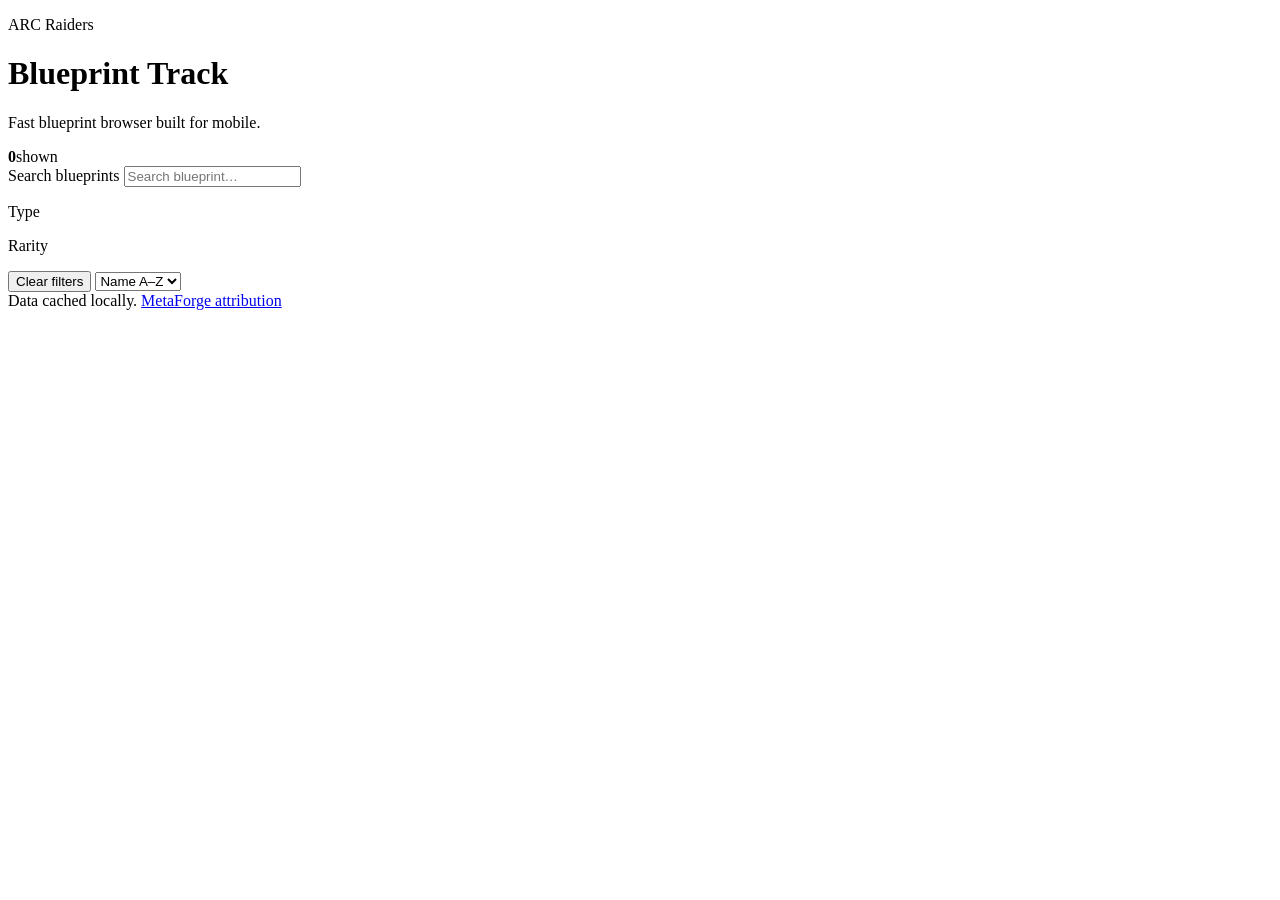
==== index.html @ 200c7482 "Add initial catalog UI" ====
<!doctype html>
<html lang="en">
<head>
  <meta charset="utf-8" />
  <meta name="viewport" content="width=device-width, initial-scale=1" />
  <meta name="theme-color" content="#101316" />
  <title>ARC BP Track</title>
  <link rel="stylesheet" href="css/app.css" />
</head>
<body>
  <header class="site-header">
    <div>
      <p class="eyebrow">ARC Raiders</p>
      <h1>Blueprint Track</h1>
      <p class="subtitle">Fast blueprint browser built for mobile.</p>
    </div>
    <div class="count-pill"><strong id="visibleCount">0</strong><span>shown</span></div>
  </header>

  <main>
    <section class="controls" aria-label="Blueprint filters">
      <label class="search-box">
        <span class="sr-only">Search blueprints</span>
        <input id="searchInput" type="search" placeholder="Search blueprint…" autocomplete="off" />
      </label>

      <div>
        <p class="filter-label">Type</p>
        <div id="typeFilters" class="chip-row"></div>
      </div>

      <div>
        <p class="filter-label">Rarity</p>
        <div id="rarityFilters" class="chip-row"></div>
      </div>

      <div class="toolbar">
        <button id="clearFilters" class="text-button" type="button">Clear filters</button>
        <select id="sortSelect" aria-label="Sort blueprints">
          <option value="name">Name A–Z</option>
          <option value="rarity">Rarity</option>
          <option value="type">Type</option>
        </select>
      </div>
    </section>

    <section id="grid" class="blueprint-grid" aria-live="polite"></section>

    <div id="emptyState" class="empty-state" hidden>
      No blueprint matches these filters.
    </div>
  </main>

  <dialog id="detailDialog" class="detail-dialog">
    <article>
      <button id="closeDialog" class="close-button" type="button" aria-label="Close">×</button>
      <div id="detailHero" class="detail-hero"></div>
      <div id="detailContent"></div>
    </article>
  </dialog>

  <footer>
    <span>Data cached locally.</span>
    <a href="https://metaforge.app/arc-raiders" rel="noopener noreferrer">MetaForge attribution</a>
  </footer>

  <script type="module" src="js/app.js"></script>
</body>
</html>
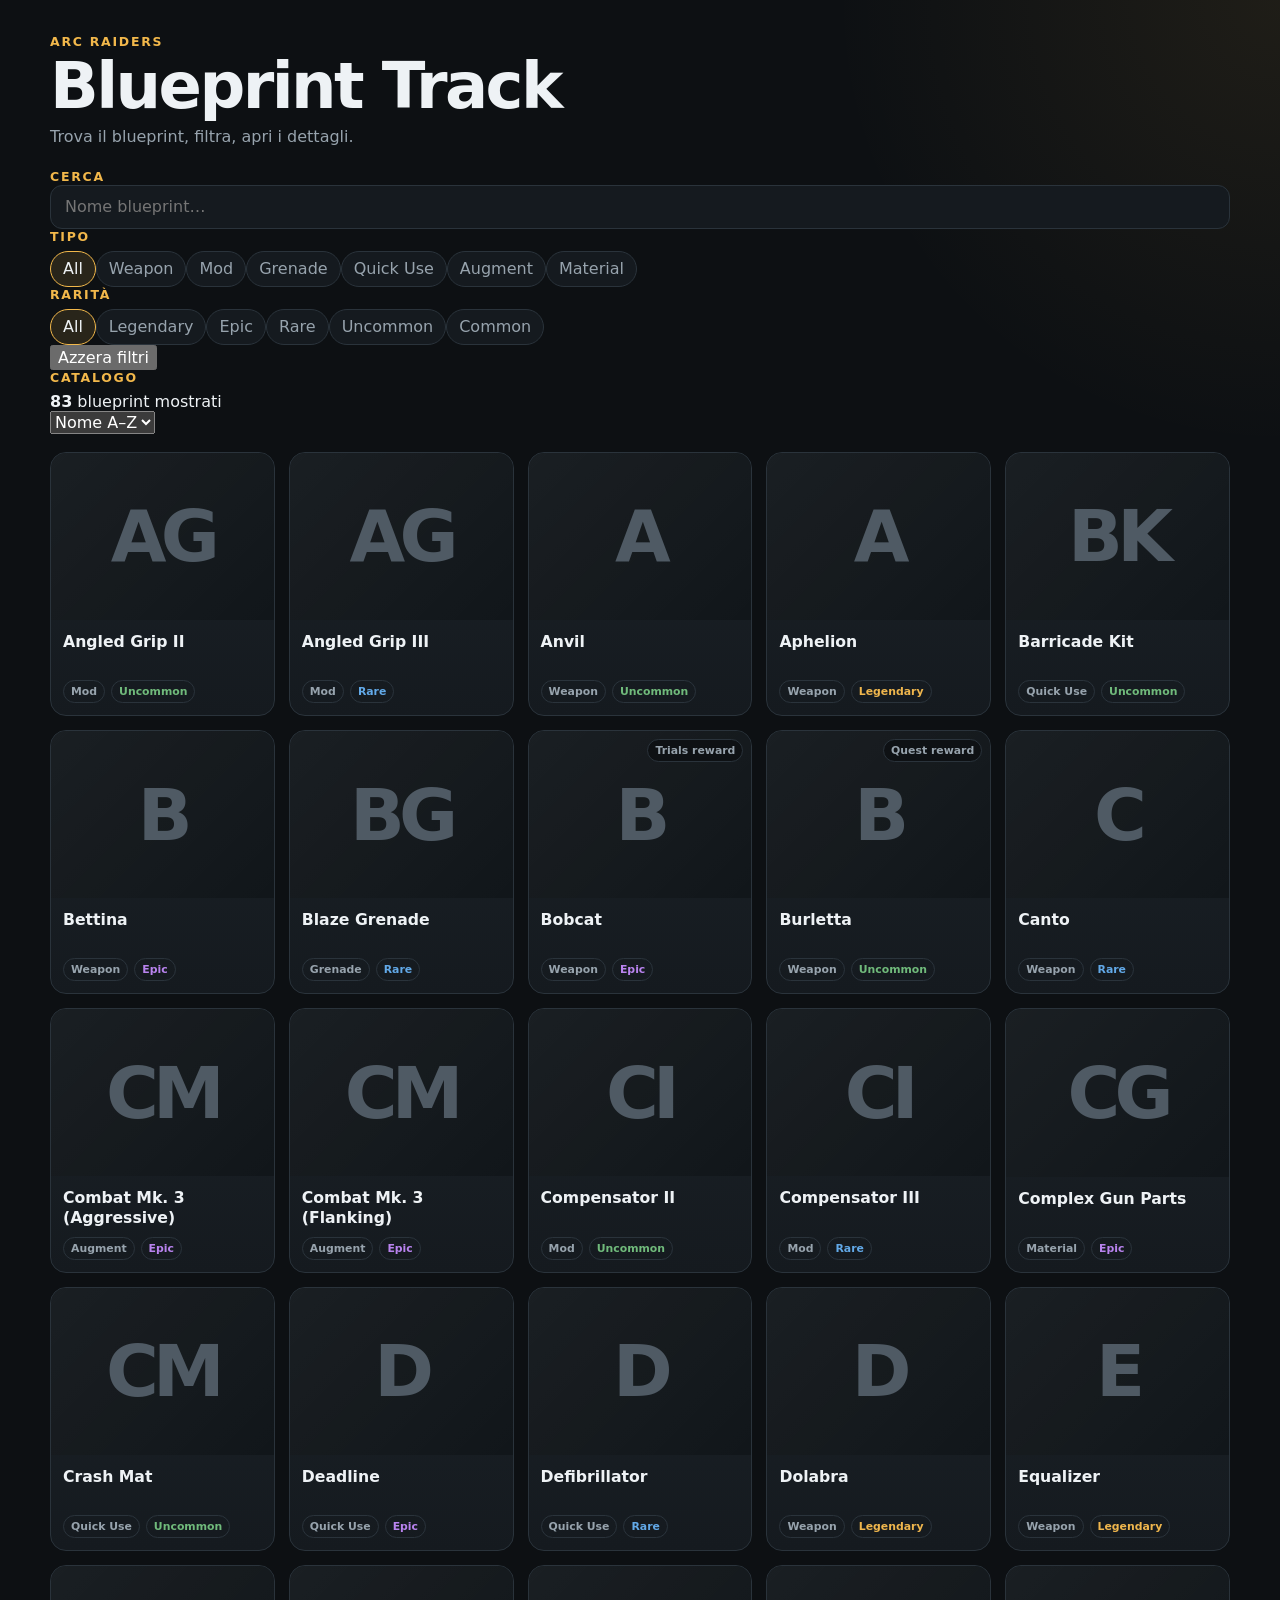
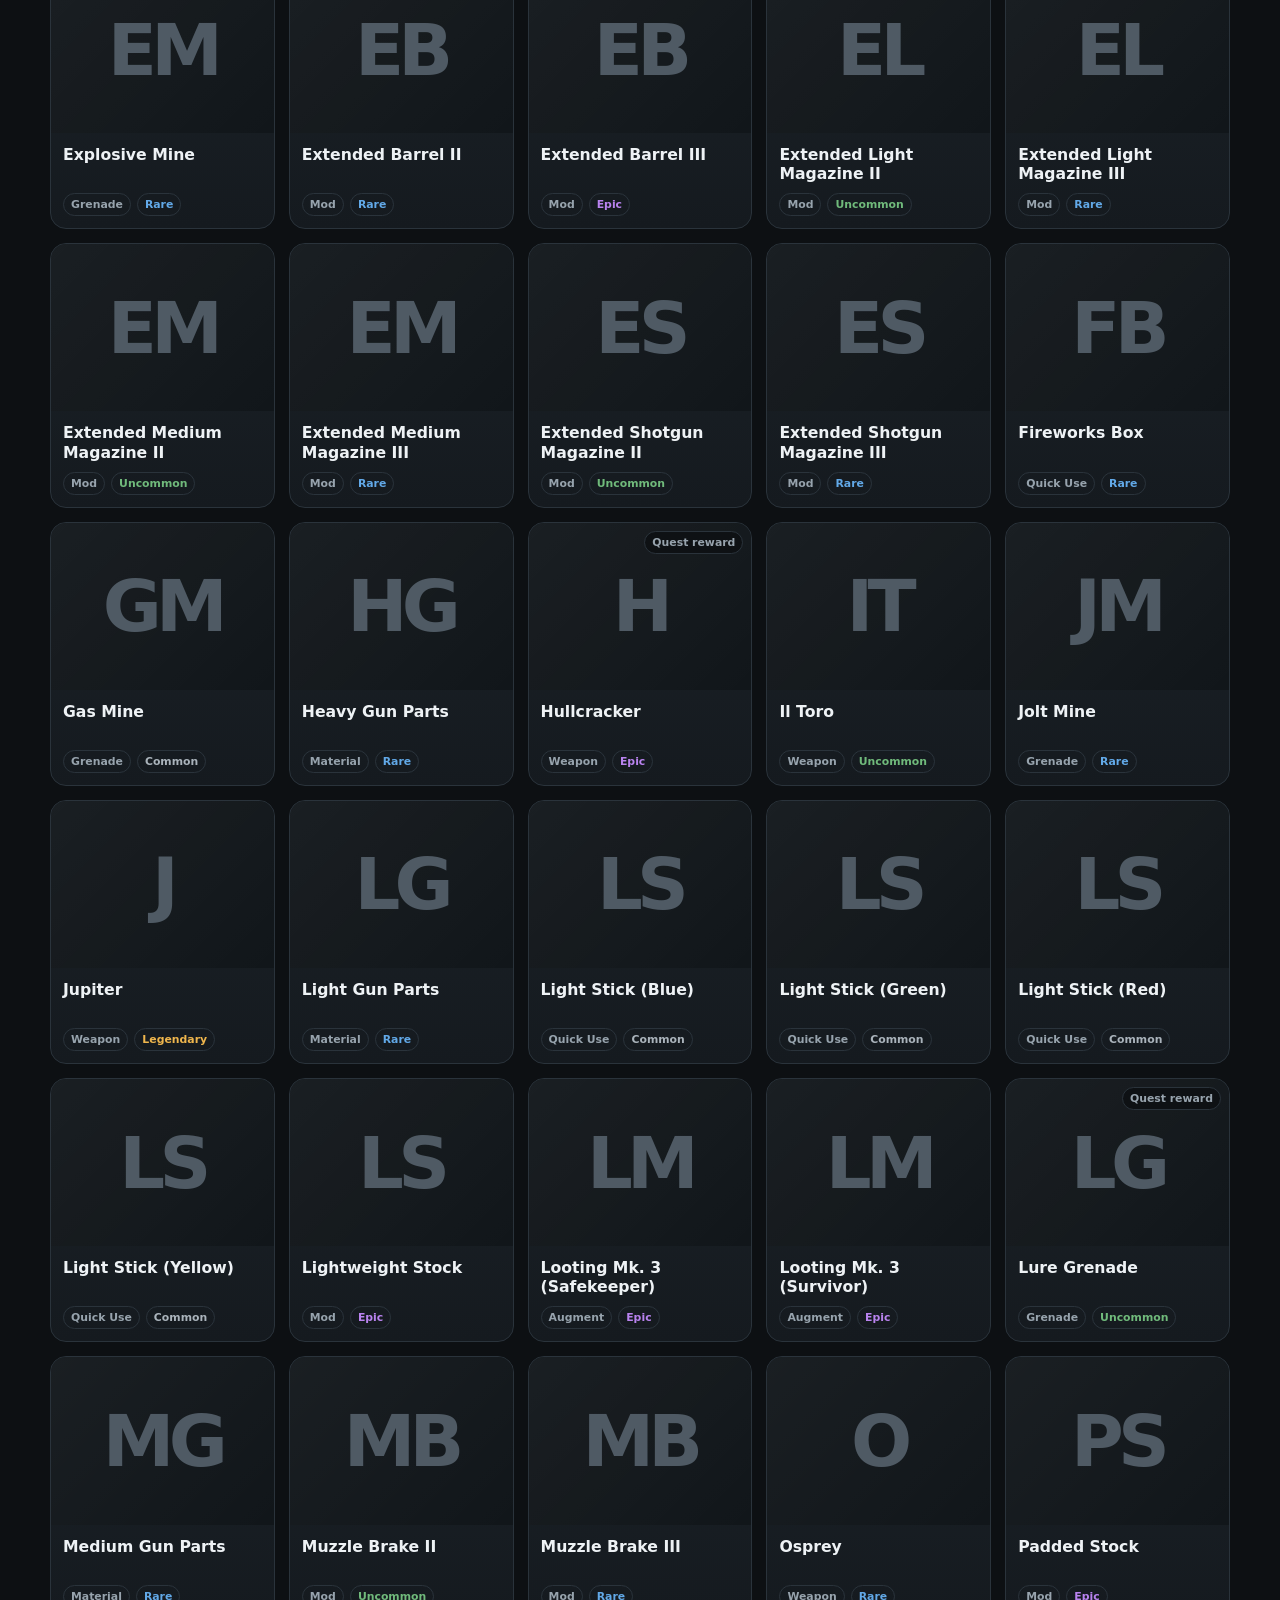
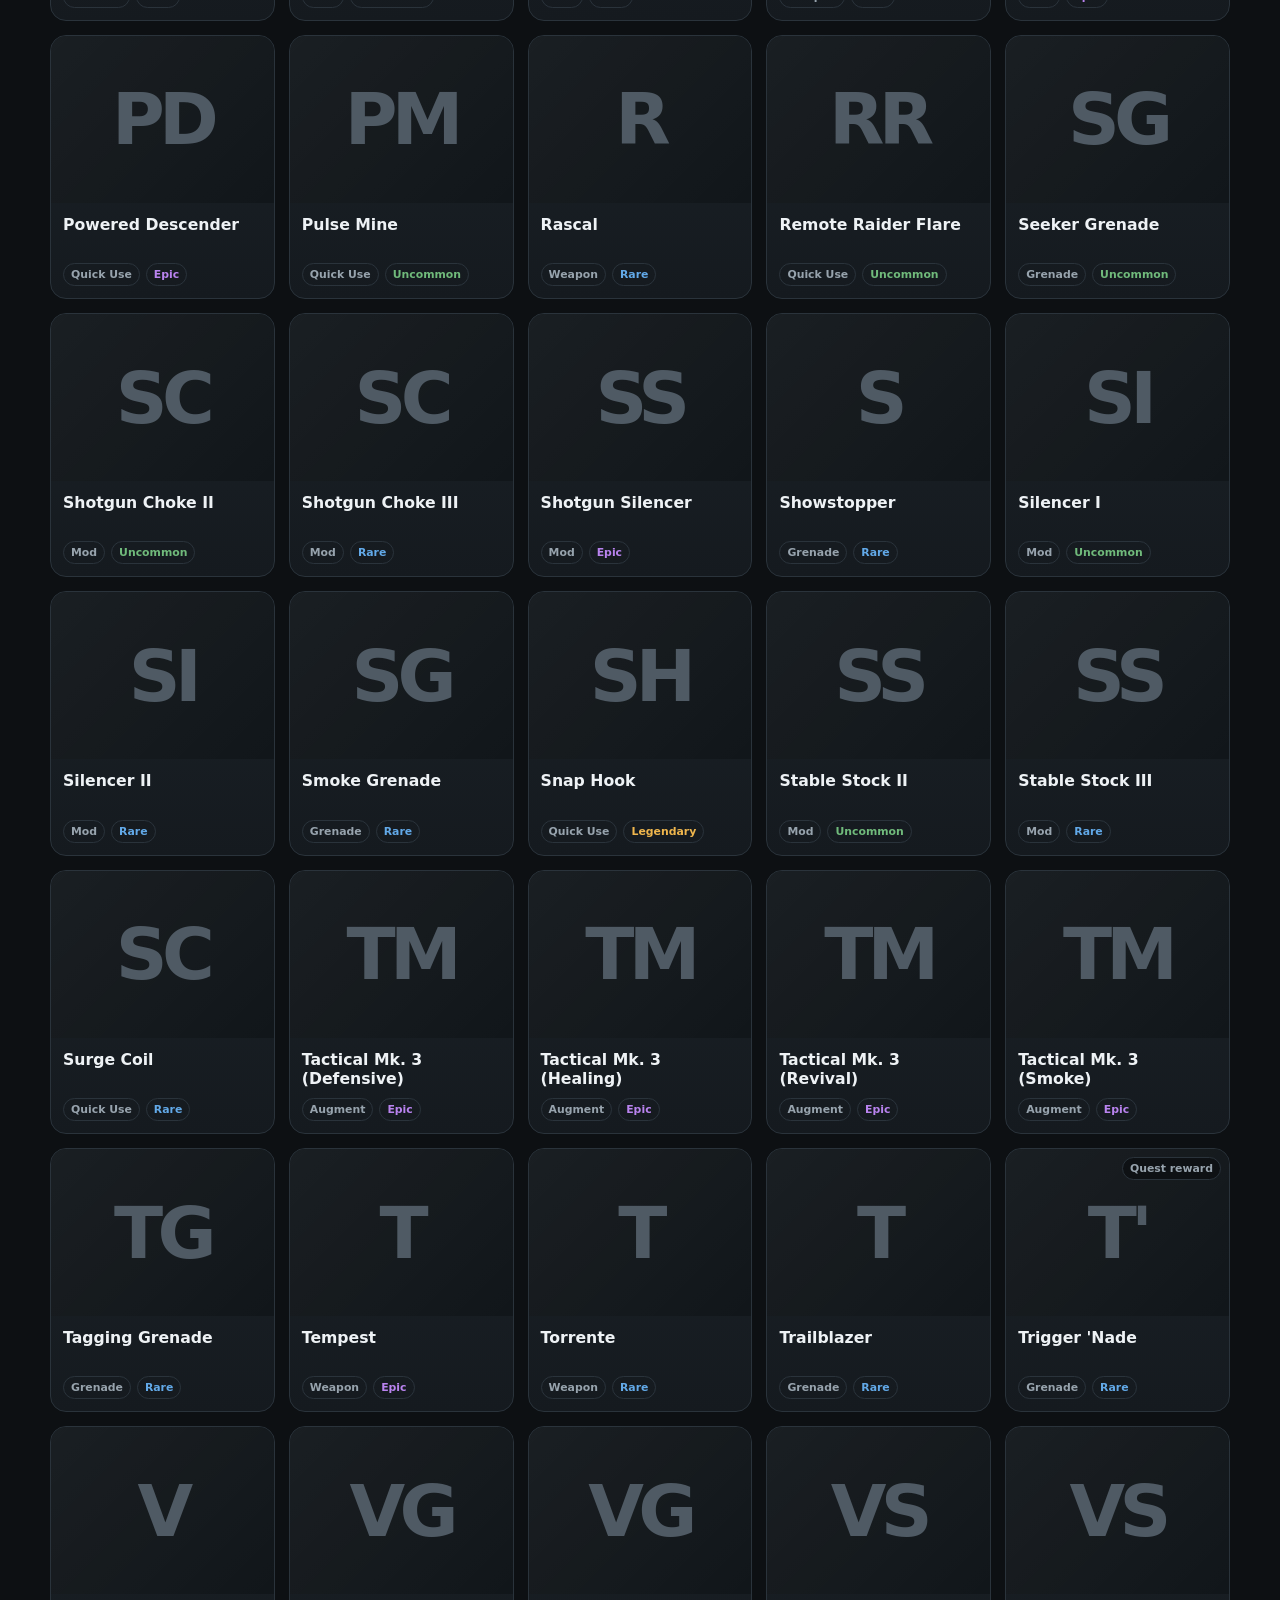
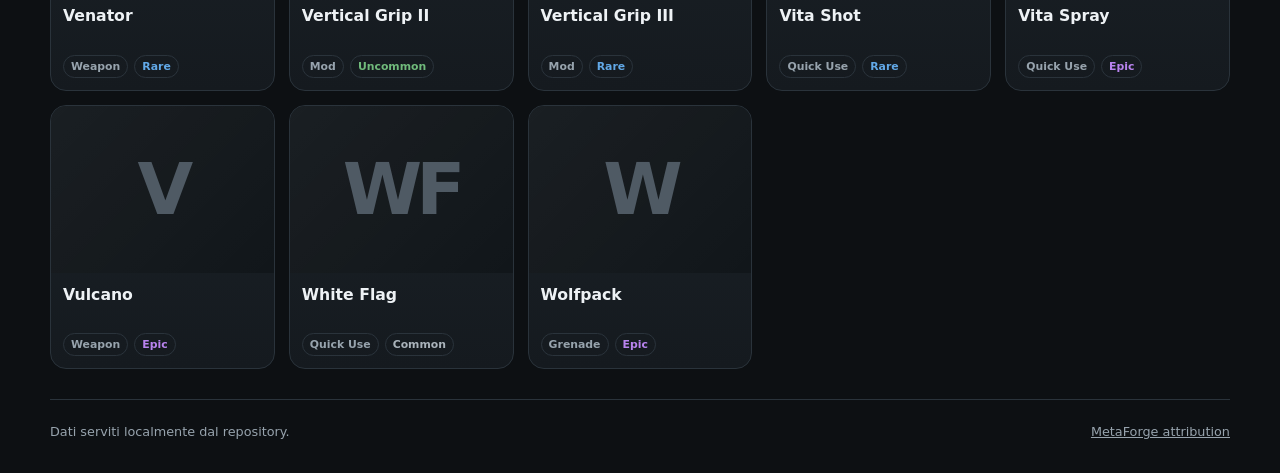
==== commit 3aa9fc93: "Redesign catalog with left filter sidebar" ====
--- a/index.html
+++ b/index.html
@@ -1,5 +1,5 @@
 <!doctype html>
-<html lang="en">
+<html lang="it">
 <head>
   <meta charset="utf-8" />
   <meta name="viewport" content="width=device-width, initial-scale=1" />
@@ -12,55 +12,62 @@
     <div>
       <p class="eyebrow">ARC Raiders</p>
       <h1>Blueprint Track</h1>
-      <p class="subtitle">Fast blueprint browser built for mobile.</p>
+      <p class="subtitle">Trova il blueprint, filtra, apri i dettagli.</p>
     </div>
-    <div class="count-pill"><strong id="visibleCount">0</strong><span>shown</span></div>
   </header>
 
-  <main>
-    <section class="controls" aria-label="Blueprint filters">
+  <main class="app-layout">
+    <aside class="filters-panel" aria-label="Filtri blueprint">
       <label class="search-box">
-        <span class="sr-only">Search blueprints</span>
-        <input id="searchInput" type="search" placeholder="Search blueprint…" autocomplete="off" />
+        <span class="filter-label">Cerca</span>
+        <input id="searchInput" type="search" placeholder="Nome blueprint…" autocomplete="off" />
       </label>
 
-      <div>
-        <p class="filter-label">Type</p>
-        <div id="typeFilters" class="chip-row"></div>
+      <section class="filter-group">
+        <p class="filter-label">Tipo</p>
+        <div id="typeFilters" class="chip-stack"></div>
+      </section>
+
+      <section class="filter-group">
+        <p class="filter-label">Rarità</p>
+        <div id="rarityFilters" class="chip-stack"></div>
+      </section>
+
+      <button id="clearFilters" class="clear-button" type="button">Azzera filtri</button>
+    </aside>
+
+    <section class="catalog-panel">
+      <div class="catalog-toolbar">
+        <div>
+          <p class="eyebrow">Catalogo</p>
+          <div class="catalog-count"><strong id="visibleCount">0</strong> blueprint mostrati</div>
+        </div>
+
+        <select id="sortSelect" aria-label="Ordina blueprint">
+          <option value="name">Nome A–Z</option>
+          <option value="rarity">Rarità</option>
+          <option value="type">Tipo</option>
+        </select>
       </div>
 
-      <div>
-        <p class="filter-label">Rarity</p>
-        <div id="rarityFilters" class="chip-row"></div>
-      </div>
+      <section id="grid" class="blueprint-grid" aria-live="polite"></section>
 
-      <div class="toolbar">
-        <button id="clearFilters" class="text-button" type="button">Clear filters</button>
-        <select id="sortSelect" aria-label="Sort blueprints">
-          <option value="name">Name A–Z</option>
-          <option value="rarity">Rarity</option>
-          <option value="type">Type</option>
-        </select>
+      <div id="emptyState" class="empty-state" hidden>
+        Nessun blueprint corrisponde ai filtri selezionati.
       </div>
     </section>
-
-    <section id="grid" class="blueprint-grid" aria-live="polite"></section>
-
-    <div id="emptyState" class="empty-state" hidden>
-      No blueprint matches these filters.
-    </div>
   </main>
 
   <dialog id="detailDialog" class="detail-dialog">
     <article>
-      <button id="closeDialog" class="close-button" type="button" aria-label="Close">×</button>
+      <button id="closeDialog" class="close-button" type="button" aria-label="Chiudi">×</button>
       <div id="detailHero" class="detail-hero"></div>
       <div id="detailContent"></div>
     </article>
   </dialog>
 
   <footer>
-    <span>Data cached locally.</span>
+    <span>Dati serviti localmente dal repository.</span>
     <a href="https://metaforge.app/arc-raiders" rel="noopener noreferrer">MetaForge attribution</a>
   </footer>
 
--- a/css/app.css
+++ b/css/app.css
@@ -0,0 +1,369 @@
+:root {
+  color-scheme: dark;
+  --bg: #0d1013;
+  --panel: #151a1f;
+  --panel-2: #1b2228;
+  --border: #2a333b;
+  --text: #eef2f5;
+  --muted: #97a3ad;
+  --accent: #f2b84b;
+  --common: #aab3bb;
+  --uncommon: #70ba7b;
+  --rare: #62a9e8;
+  --epic: #b983ef;
+  --legendary: #efb64d;
+  --radius: 16px;
+}
+
+* { box-sizing: border-box; }
+
+html { background: var(--bg); }
+
+body {
+  margin: 0;
+  min-height: 100vh;
+  background:
+    radial-gradient(circle at top right, rgba(242,184,75,.08), transparent 28rem),
+    var(--bg);
+  color: var(--text);
+  font-family: Inter, ui-sans-serif, system-ui, -apple-system, BlinkMacSystemFont, "Segoe UI", sans-serif;
+}
+
+button, input, select { font: inherit; }
+
+.site-header,
+main,
+footer {
+  width: min(1180px, calc(100% - 28px));
+  margin-inline: auto;
+}
+
+.site-header {
+  display: flex;
+  justify-content: space-between;
+  align-items: end;
+  gap: 18px;
+  padding: 34px 0 20px;
+}
+
+.eyebrow,
+.filter-label {
+  margin: 0 0 7px;
+  color: var(--accent);
+  font-size: .78rem;
+  font-weight: 800;
+  letter-spacing: .14em;
+  text-transform: uppercase;
+}
+
+h1 {
+  margin: 0;
+  font-size: clamp(2rem, 7vw, 4rem);
+  line-height: .95;
+  letter-spacing: -.04em;
+}
+
+.subtitle {
+  margin: 10px 0 0;
+  color: var(--muted);
+}
+
+.count-pill {
+  min-width: 82px;
+  padding: 10px 14px;
+  border: 1px solid var(--border);
+  border-radius: 999px;
+  background: rgba(21,26,31,.85);
+  text-align: center;
+}
+
+.count-pill strong,
+.count-pill span {
+  display: block;
+}
+
+.count-pill strong { font-size: 1.2rem; }
+.count-pill span { color: var(--muted); font-size: .72rem; }
+
+.controls {
+  position: sticky;
+  top: 0;
+  z-index: 10;
+  display: grid;
+  gap: 16px;
+  padding: 14px;
+  border: 1px solid var(--border);
+  border-radius: var(--radius);
+  background: rgba(13,16,19,.93);
+  backdrop-filter: blur(14px);
+  box-shadow: 0 14px 38px rgba(0,0,0,.24);
+}
+
+.search-box input,
+.toolbar select {
+  width: 100%;
+  min-height: 44px;
+  border: 1px solid var(--border);
+  border-radius: 12px;
+  background: var(--panel);
+  color: var(--text);
+}
+
+.search-box input { padding: 0 14px; }
+.toolbar select { padding: 0 10px; }
+
+.chip-row {
+  display: flex;
+  gap: 8px;
+  overflow-x: auto;
+  padding-bottom: 2px;
+  scrollbar-width: thin;
+}
+
+.chip {
+  flex: 0 0 auto;
+  min-height: 36px;
+  padding: 0 12px;
+  border: 1px solid var(--border);
+  border-radius: 999px;
+  background: var(--panel);
+  color: var(--muted);
+  cursor: pointer;
+}
+
+.chip[aria-pressed="true"] {
+  border-color: var(--accent);
+  background: rgba(242,184,75,.12);
+  color: var(--text);
+}
+
+.toolbar {
+  display: grid;
+  grid-template-columns: 1fr minmax(140px, 200px);
+  gap: 10px;
+}
+
+.text-button {
+  border: 0;
+  background: transparent;
+  color: var(--muted);
+  text-align: left;
+  cursor: pointer;
+}
+
+.blueprint-grid {
+  display: grid;
+  grid-template-columns: repeat(2, minmax(0, 1fr));
+  gap: 10px;
+  padding: 18px 0 30px;
+}
+
+.card {
+  position: relative;
+  min-width: 0;
+  overflow: hidden;
+  border: 1px solid var(--border);
+  border-radius: var(--radius);
+  background: linear-gradient(180deg, var(--panel-2), var(--panel));
+  cursor: pointer;
+  transition: transform .14s ease, border-color .14s ease;
+}
+
+.card:hover {
+  transform: translateY(-2px);
+  border-color: #46525d;
+}
+
+.card-image {
+  display: grid;
+  place-items: center;
+  aspect-ratio: 4 / 3;
+  background:
+    linear-gradient(135deg, rgba(255,255,255,.04), transparent),
+    #11161a;
+  color: #4f5a64;
+  font-size: clamp(2rem, 10vw, 4.5rem);
+  font-weight: 900;
+  letter-spacing: -.08em;
+}
+
+.card-image img {
+  width: 100%;
+  height: 100%;
+  object-fit: contain;
+}
+
+.card-body { padding: 12px; }
+
+.card h2 {
+  min-height: 2.5em;
+  margin: 0 0 9px;
+  font-size: .98rem;
+  line-height: 1.22;
+}
+
+.badges {
+  display: flex;
+  flex-wrap: wrap;
+  gap: 6px;
+}
+
+.badge {
+  padding: 4px 7px;
+  border: 1px solid var(--border);
+  border-radius: 999px;
+  color: var(--muted);
+  font-size: .68rem;
+  font-weight: 700;
+}
+
+.badge.rarity-common { color: var(--common); }
+.badge.rarity-uncommon { color: var(--uncommon); }
+.badge.rarity-rare { color: var(--rare); }
+.badge.rarity-epic { color: var(--epic); }
+.badge.rarity-legendary { color: var(--legendary); }
+
+.reward-badge {
+  position: absolute;
+  top: 8px;
+  right: 8px;
+  background: rgba(13,16,19,.86);
+}
+
+.empty-state {
+  margin: 36px 0;
+  padding: 30px;
+  border: 1px dashed var(--border);
+  border-radius: var(--radius);
+  color: var(--muted);
+  text-align: center;
+}
+
+.detail-dialog {
+  width: min(680px, calc(100% - 22px));
+  max-height: calc(100dvh - 22px);
+  padding: 0;
+  border: 1px solid var(--border);
+  border-radius: 22px;
+  background: var(--panel);
+  color: var(--text);
+}
+
+.detail-dialog::backdrop {
+  background: rgba(0,0,0,.76);
+  backdrop-filter: blur(5px);
+}
+
+.detail-dialog article {
+  position: relative;
+  padding: 18px;
+}
+
+.close-button {
+  position: absolute;
+  top: 12px;
+  right: 12px;
+  z-index: 2;
+  width: 40px;
+  height: 40px;
+  border: 1px solid var(--border);
+  border-radius: 50%;
+  background: rgba(13,16,19,.85);
+  color: var(--text);
+  font-size: 1.6rem;
+  cursor: pointer;
+}
+
+.detail-hero {
+  display: grid;
+  grid-template-columns: 110px 1fr;
+  gap: 16px;
+  align-items: center;
+  padding-right: 36px;
+}
+
+.detail-thumb {
+  display: grid;
+  place-items: center;
+  aspect-ratio: 1;
+  border-radius: 16px;
+  background: #101519;
+  color: #53606a;
+  font-size: 2.4rem;
+  font-weight: 900;
+}
+
+.detail-hero h2 {
+  margin: 0 0 10px;
+  font-size: 1.8rem;
+}
+
+.detail-section {
+  margin-top: 18px;
+  padding: 15px;
+  border: 1px solid var(--border);
+  border-radius: 14px;
+  background: #11161a;
+}
+
+.detail-section h3 {
+  margin: 0 0 8px;
+  font-size: 1rem;
+}
+
+.detail-section p {
+  margin: 0;
+  color: var(--muted);
+  line-height: 1.55;
+}
+
+footer {
+  display: flex;
+  justify-content: space-between;
+  gap: 14px;
+  padding: 24px 0 34px;
+  border-top: 1px solid var(--border);
+  color: var(--muted);
+  font-size: .8rem;
+}
+
+footer a { color: inherit; }
+
+.sr-only {
+  position: absolute;
+  width: 1px;
+  height: 1px;
+  padding: 0;
+  margin: -1px;
+  overflow: hidden;
+  clip: rect(0, 0, 0, 0);
+  white-space: nowrap;
+  border: 0;
+}
+
+@media (min-width: 700px) {
+  .controls {
+    grid-template-columns: minmax(220px, 1fr) 1.2fr 1fr;
+    align-items: end;
+  }
+
+  .toolbar { grid-column: 1 / -1; }
+
+  .blueprint-grid {
+    grid-template-columns: repeat(4, minmax(0, 1fr));
+    gap: 14px;
+  }
+}
+
+@media (min-width: 1050px) {
+  .blueprint-grid {
+    grid-template-columns: repeat(5, minmax(0, 1fr));
+  }
+}
+
+@media (max-width: 520px) {
+  .site-header { align-items: center; padding-top: 24px; }
+  .subtitle { display: none; }
+  .controls { margin-inline: -5px; }
+  footer { flex-direction: column; }
+}
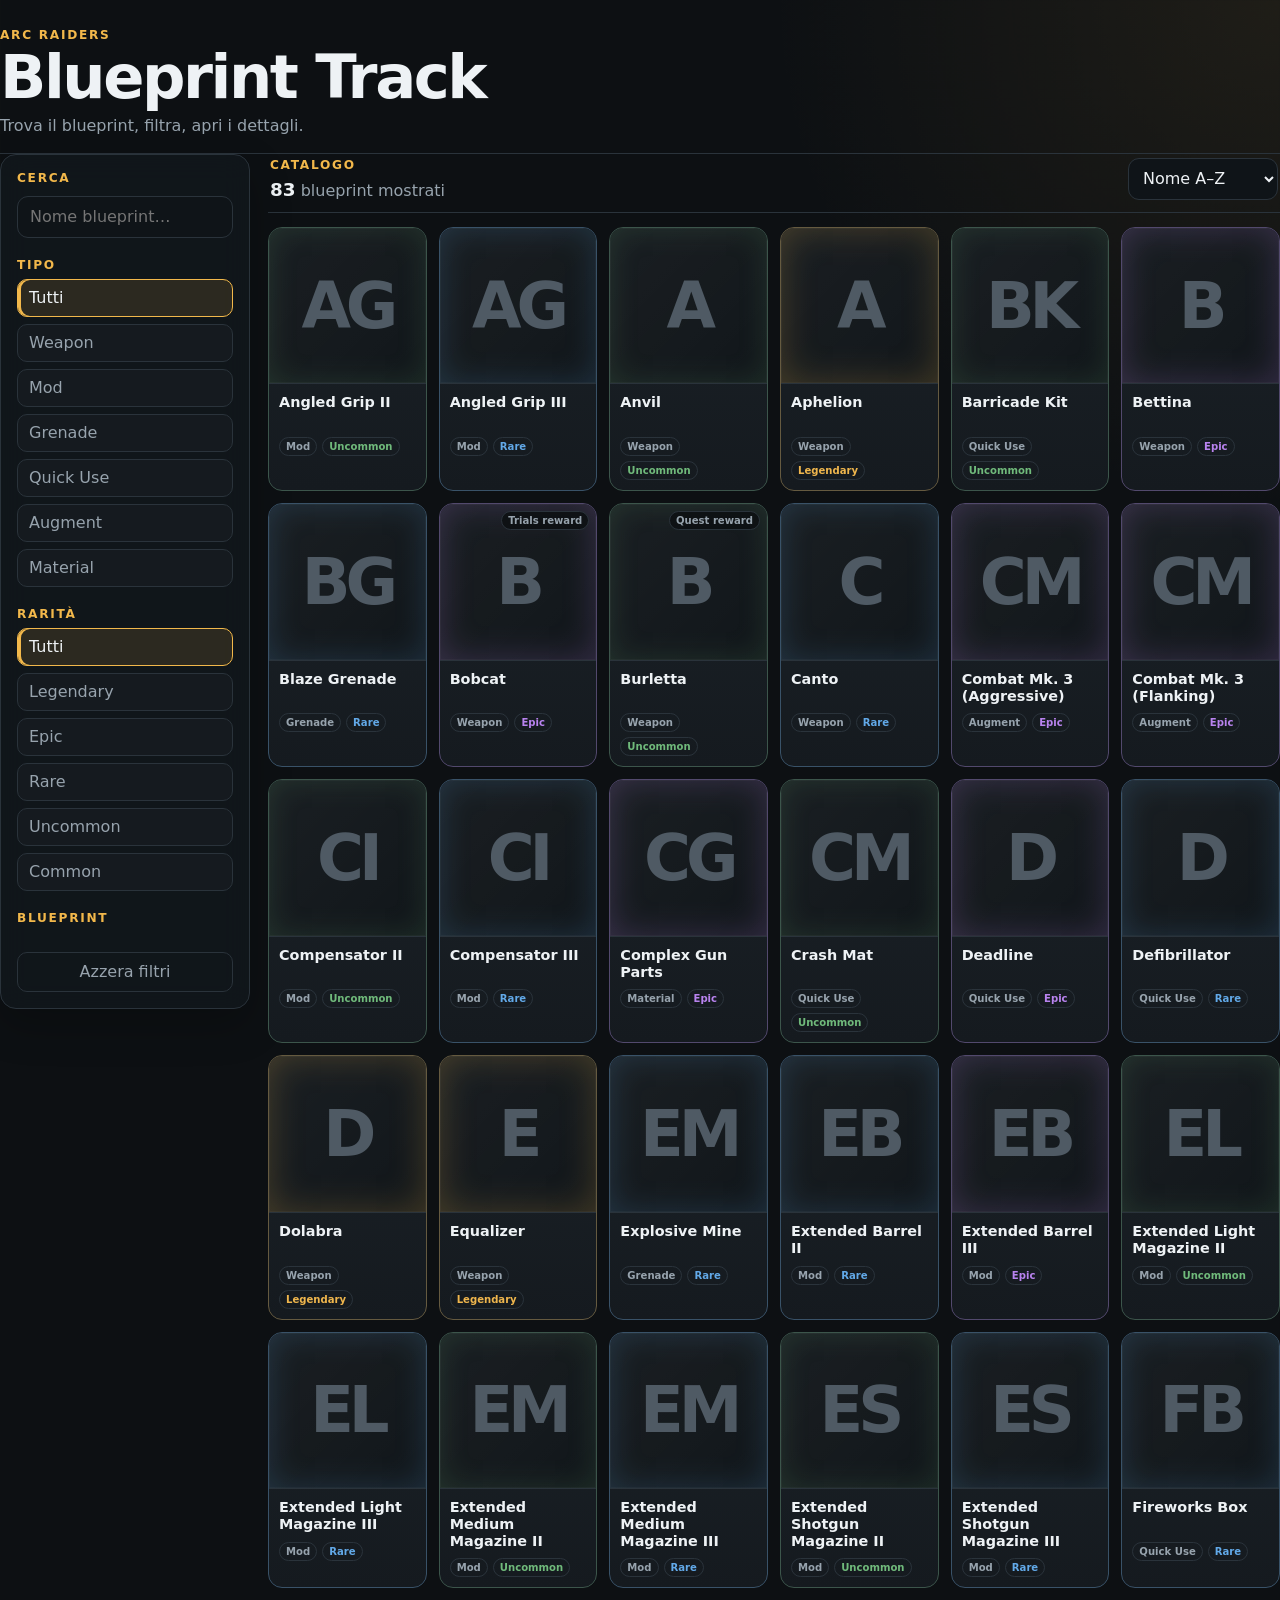
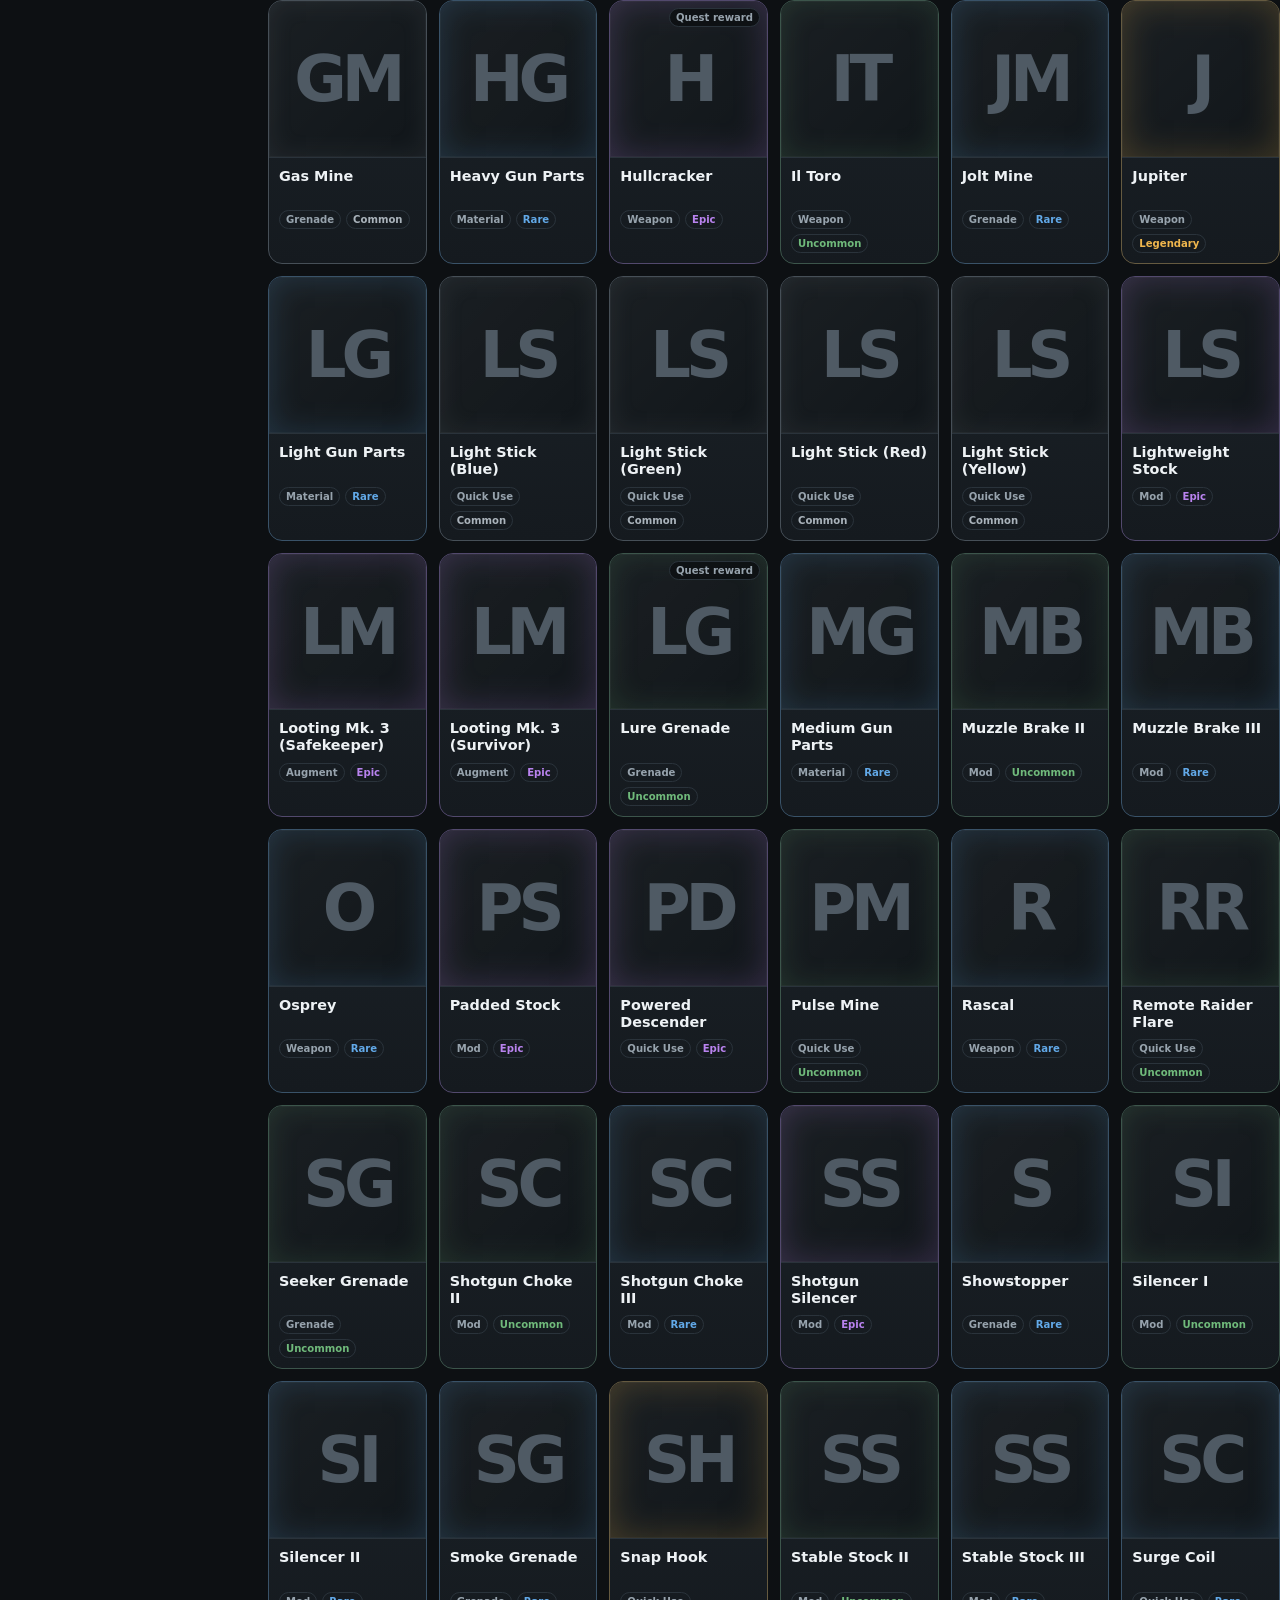
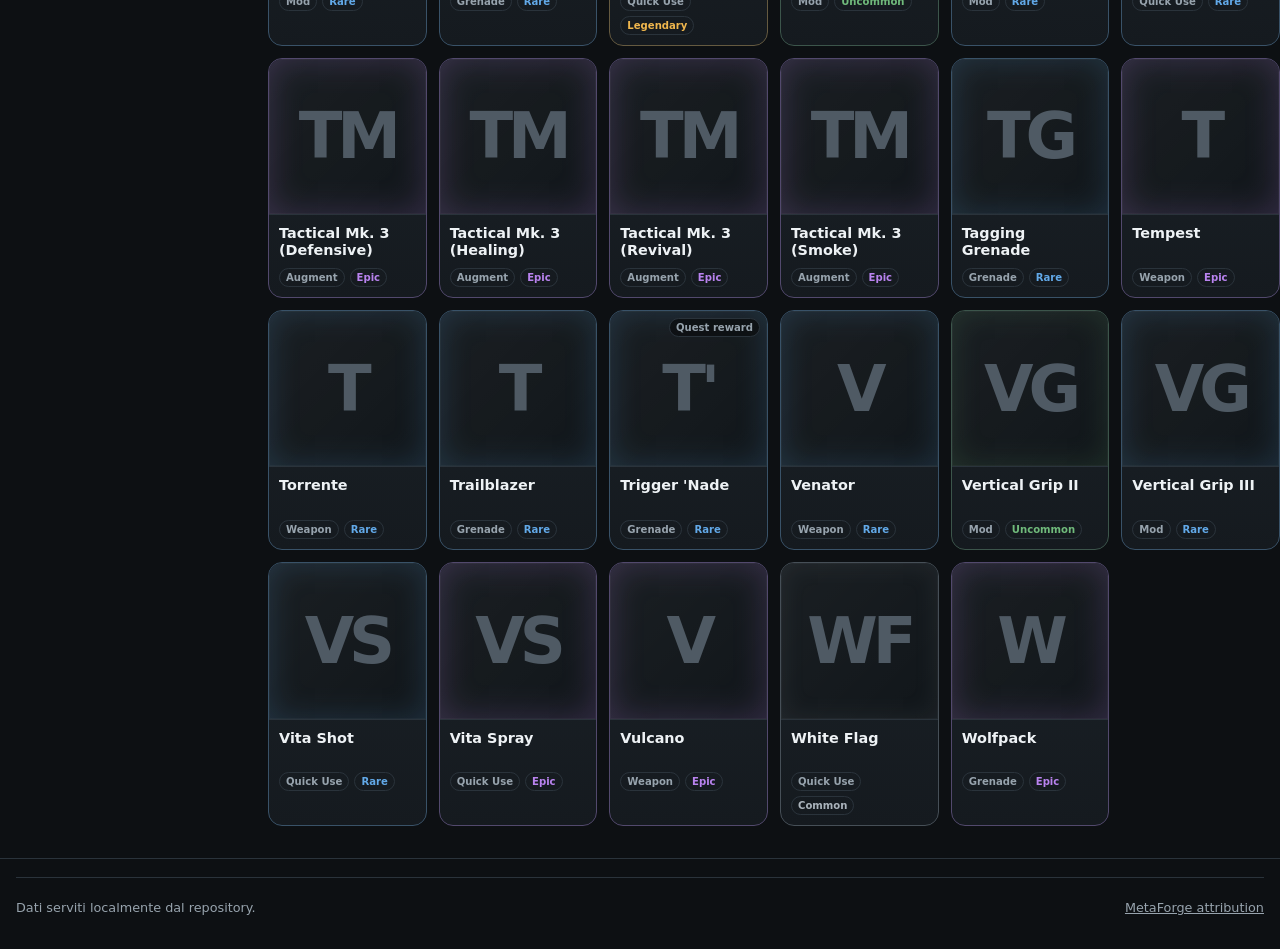
==== commit 59965800: "Add blueprint availability filter" ====
--- a/index.html
+++ b/index.html
@@ -31,6 +31,11 @@
       <section class="filter-group">
         <p class="filter-label">Rarità</p>
         <div id="rarityFilters" class="chip-stack"></div>
+      </section>
+
+      <section class="filter-group">
+        <p class="filter-label">Blueprint</p>
+        <div id="blueprintFilters" class="chip-stack"></div>
       </section>
 
       <button id="clearFilters" class="clear-button" type="button">Azzera filtri</button>
--- a/css/app.css
+++ b/css/app.css
@@ -23,7 +23,7 @@
   margin: 0;
   min-height: 100vh;
   background:
-    radial-gradient(circle at top right, rgba(242,184,75,.08), transparent 28rem),
+    radial-gradient(circle at top right, rgba(242,184,75,.08), transparent 32rem),
     var(--bg);
   color: var(--text);
   font-family: Inter, ui-sans-serif, system-ui, -apple-system, BlinkMacSystemFont, "Segoe UI", sans-serif;
@@ -32,25 +32,80 @@
 button, input, select { font: inherit; }
 
 .site-header,
-main,
+.app-layout,
+
+/* Rarity halo: subtle visual cue around the item image */
+.card-image {
+  position: relative;
+  border-bottom: 1px solid var(--border);
+}
+
+.card-image::after,
+.detail-thumb::after {
+  content: "";
+  position: absolute;
+  inset: 0;
+  pointer-events: none;
+  border-radius: inherit;
+  box-shadow: inset 0 0 0 1px rgba(255,255,255,.03);
+}
+
+.card-image.rarity-common,
+.detail-thumb.rarity-common {
+  box-shadow: inset 0 0 26px rgba(170,179,187,.10);
+}
+
+.card-image.rarity-uncommon,
+.detail-thumb.rarity-uncommon {
+  box-shadow: inset 0 0 30px rgba(112,186,123,.16);
+}
+
+.card-image.rarity-rare,
+.detail-thumb.rarity-rare {
+  box-shadow: inset 0 0 32px rgba(98,169,232,.19);
+}
+
+.card-image.rarity-epic,
+.detail-thumb.rarity-epic {
+  box-shadow: inset 0 0 34px rgba(185,131,239,.22);
+}
+
+.card-image.rarity-legendary,
+.detail-thumb.rarity-legendary {
+  box-shadow: inset 0 0 36px rgba(239,182,77,.23);
+}
+
+.card.rarity-common { border-color: color-mix(in srgb, var(--common) 22%, var(--border)); }
+.card.rarity-uncommon { border-color: color-mix(in srgb, var(--uncommon) 25%, var(--border)); }
+.card.rarity-rare { border-color: color-mix(in srgb, var(--rare) 26%, var(--border)); }
+.card.rarity-epic { border-color: color-mix(in srgb, var(--epic) 28%, var(--border)); }
+.card.rarity-legendary { border-color: color-mix(in srgb, var(--legendary) 30%, var(--border)); }
+
+.detail-thumb {
+  position: relative;
+  overflow: hidden;
+}
+
+.detail-thumb img {
+  width: 100%;
+  height: 100%;
+  object-fit: contain;
+}
+
 footer {
-  width: min(1180px, calc(100% - 28px));
+  width: min(1480px, calc(100% - 32px));
   margin-inline: auto;
 }
 
 .site-header {
-  display: flex;
-  justify-content: space-between;
-  align-items: end;
-  gap: 18px;
-  padding: 34px 0 20px;
+  padding: 28px 0 18px;
 }
 
 .eyebrow,
 .filter-label {
   margin: 0 0 7px;
   color: var(--accent);
-  font-size: .78rem;
+  font-size: .76rem;
   font-weight: 800;
   letter-spacing: .14em;
   text-transform: uppercase;
@@ -58,104 +113,130 @@
 
 h1 {
   margin: 0;
-  font-size: clamp(2rem, 7vw, 4rem);
+  font-size: clamp(2rem, 5vw, 3.8rem);
   line-height: .95;
   letter-spacing: -.04em;
 }
 
 .subtitle {
-  margin: 10px 0 0;
-  color: var(--muted);
-}
-
-.count-pill {
-  min-width: 82px;
-  padding: 10px 14px;
-  border: 1px solid var(--border);
-  border-radius: 999px;
-  background: rgba(21,26,31,.85);
-  text-align: center;
-}
-
-.count-pill strong,
-.count-pill span {
-  display: block;
-}
-
-.count-pill strong { font-size: 1.2rem; }
-.count-pill span { color: var(--muted); font-size: .72rem; }
-
-.controls {
+  margin: 9px 0 0;
+  color: var(--muted);
+}
+
+.app-layout {
+  display: grid;
+  grid-template-columns: 250px minmax(0, 1fr);
+  gap: 18px;
+  align-items: start;
+}
+
+.filters-panel {
   position: sticky;
-  top: 0;
-  z-index: 10;
-  display: grid;
-  gap: 16px;
-  padding: 14px;
+  top: 14px;
+  display: grid;
+  gap: 20px;
+  padding: 16px;
   border: 1px solid var(--border);
   border-radius: var(--radius);
-  background: rgba(13,16,19,.93);
+  background: rgba(18,23,27,.94);
+  box-shadow: 0 16px 42px rgba(0,0,0,.22);
   backdrop-filter: blur(14px);
-  box-shadow: 0 14px 38px rgba(0,0,0,.24);
+}
+
+.search-box {
+  display: grid;
+  gap: 4px;
 }
 
 .search-box input,
-.toolbar select {
+.catalog-toolbar select {
   width: 100%;
-  min-height: 44px;
-  border: 1px solid var(--border);
-  border-radius: 12px;
+  min-height: 42px;
+  border: 1px solid var(--border);
+  border-radius: 11px;
+  background: #0f1418;
+  color: var(--text);
+}
+
+.search-box input { padding: 0 12px; }
+.catalog-toolbar select { padding: 0 10px; }
+
+.filter-group {
+  min-width: 0;
+}
+
+.chip-stack {
+  display: grid;
+  gap: 7px;
+}
+
+.chip {
+  width: 100%;
+  min-height: 38px;
+  padding: 7px 11px;
+  border: 1px solid var(--border);
+  border-radius: 10px;
   background: var(--panel);
-  color: var(--text);
-}
-
-.search-box input { padding: 0 14px; }
-.toolbar select { padding: 0 10px; }
-
-.chip-row {
-  display: flex;
-  gap: 8px;
-  overflow-x: auto;
-  padding-bottom: 2px;
-  scrollbar-width: thin;
-}
-
-.chip {
-  flex: 0 0 auto;
-  min-height: 36px;
-  padding: 0 12px;
-  border: 1px solid var(--border);
-  border-radius: 999px;
-  background: var(--panel);
-  color: var(--muted);
+  color: var(--muted);
+  text-align: left;
   cursor: pointer;
+  transition: border-color .12s ease, background .12s ease, color .12s ease;
+}
+
+.chip:hover {
+  border-color: #46525d;
+  color: var(--text);
 }
 
 .chip[aria-pressed="true"] {
   border-color: var(--accent);
   background: rgba(242,184,75,.12);
   color: var(--text);
-}
-
-.toolbar {
-  display: grid;
-  grid-template-columns: 1fr minmax(140px, 200px);
-  gap: 10px;
-}
-
-.text-button {
-  border: 0;
+  box-shadow: inset 3px 0 0 var(--accent);
+}
+
+.clear-button {
+  min-height: 40px;
+  border: 1px solid var(--border);
+  border-radius: 10px;
   background: transparent;
   color: var(--muted);
-  text-align: left;
   cursor: pointer;
 }
 
+.catalog-panel {
+  min-width: 0;
+}
+
+.catalog-toolbar {
+  display: flex;
+  justify-content: space-between;
+  align-items: end;
+  gap: 14px;
+  min-height: 58px;
+  padding: 4px 2px 12px;
+  border-bottom: 1px solid var(--border);
+}
+
+.catalog-count {
+  color: var(--muted);
+}
+
+.catalog-count strong {
+  color: var(--text);
+  font-size: 1.15rem;
+}
+
+.catalog-toolbar select {
+  width: auto;
+  min-width: 150px;
+}
+
 .blueprint-grid {
   display: grid;
-  grid-template-columns: repeat(2, minmax(0, 1fr));
-  gap: 10px;
-  padding: 18px 0 30px;
+  grid-template-columns: repeat(auto-fill, minmax(145px, 1fr));
+  gap: 12px;
+  padding: 14px 0 32px;
 }
 
 .card {
@@ -163,26 +244,27 @@
   min-width: 0;
   overflow: hidden;
   border: 1px solid var(--border);
-  border-radius: var(--radius);
+  border-radius: 14px;
   background: linear-gradient(180deg, var(--panel-2), var(--panel));
   cursor: pointer;
-  transition: transform .14s ease, border-color .14s ease;
+  transition: transform .14s ease, border-color .14s ease, box-shadow .14s ease;
 }
 
 .card:hover {
   transform: translateY(-2px);
   border-color: #46525d;
+  box-shadow: 0 12px 28px rgba(0,0,0,.18);
 }
 
 .card-image {
   display: grid;
   place-items: center;
-  aspect-ratio: 4 / 3;
+  aspect-ratio: 1 / 1;
   background:
     linear-gradient(135deg, rgba(255,255,255,.04), transparent),
     #11161a;
   color: #4f5a64;
-  font-size: clamp(2rem, 10vw, 4.5rem);
+  font-size: clamp(2rem, 5vw, 4.2rem);
   font-weight: 900;
   letter-spacing: -.08em;
 }
@@ -193,27 +275,27 @@
   object-fit: contain;
 }
 
-.card-body { padding: 12px; }
+.card-body { padding: 10px; }
 
 .card h2 {
-  min-height: 2.5em;
-  margin: 0 0 9px;
-  font-size: .98rem;
-  line-height: 1.22;
+  min-height: 2.4em;
+  margin: 0 0 8px;
+  font-size: .9rem;
+  line-height: 1.18;
 }
 
 .badges {
   display: flex;
   flex-wrap: wrap;
-  gap: 6px;
+  gap: 5px;
 }
 
 .badge {
-  padding: 4px 7px;
+  padding: 3px 6px;
   border: 1px solid var(--border);
   border-radius: 999px;
   color: var(--muted);
-  font-size: .68rem;
+  font-size: .63rem;
   font-weight: 700;
 }
 
@@ -225,13 +307,13 @@
 
 .reward-badge {
   position: absolute;
-  top: 8px;
-  right: 8px;
-  background: rgba(13,16,19,.86);
+  top: 7px;
+  right: 7px;
+  background: rgba(13,16,19,.88);
 }
 
 .empty-state {
-  margin: 36px 0;
+  margin: 30px 0;
   padding: 30px;
   border: 1px dashed var(--border);
   border-radius: var(--radius);
@@ -321,7 +403,8 @@
   display: flex;
   justify-content: space-between;
   gap: 14px;
-  padding: 24px 0 34px;
+  margin-top: 18px;
+  padding: 22px 0 34px;
   border-top: 1px solid var(--border);
   color: var(--muted);
   font-size: .8rem;
@@ -329,41 +412,78 @@
 
 footer a { color: inherit; }
 
-.sr-only {
-  position: absolute;
-  width: 1px;
-  height: 1px;
-  padding: 0;
-  margin: -1px;
-  overflow: hidden;
-  clip: rect(0, 0, 0, 0);
-  white-space: nowrap;
-  border: 0;
-}
-
-@media (min-width: 700px) {
-  .controls {
-    grid-template-columns: minmax(220px, 1fr) 1.2fr 1fr;
-    align-items: end;
-  }
-
-  .toolbar { grid-column: 1 / -1; }
+@media (max-width: 760px) {
+  .site-header,
+  .app-layout,
+  footer {
+    width: min(100% - 20px, 1480px);
+  }
+
+  .site-header {
+    padding: 20px 0 14px;
+  }
+
+  .subtitle { display: none; }
+
+  .app-layout {
+    grid-template-columns: 1fr;
+    gap: 12px;
+  }
+
+  .filters-panel {
+    position: static;
+    gap: 14px;
+    padding: 12px;
+  }
+
+  .filter-group {
+    overflow: hidden;
+  }
+
+  .chip-stack {
+    display: flex;
+    gap: 7px;
+    overflow-x: auto;
+    padding-bottom: 3px;
+    scrollbar-width: thin;
+  }
+
+  .chip {
+    flex: 0 0 auto;
+    width: auto;
+    white-space: nowrap;
+  }
+
+  .chip[aria-pressed="true"] {
+    box-shadow: none;
+  }
+
+  .clear-button {
+    justify-self: start;
+    padding-inline: 12px;
+  }
+
+  .catalog-toolbar {
+    min-height: 50px;
+  }
+
+  .catalog-toolbar select {
+    min-width: 128px;
+  }
 
   .blueprint-grid {
-    grid-template-columns: repeat(4, minmax(0, 1fr));
-    gap: 14px;
-  }
-}
-
-@media (min-width: 1050px) {
+    grid-template-columns: repeat(auto-fill, minmax(118px, 1fr));
+    gap: 9px;
+  }
+
+  .card-body { padding: 8px; }
+  .card h2 { font-size: .82rem; }
+
+  footer { flex-direction: column; }
+}
+
+@media (max-width: 390px) {
   .blueprint-grid {
-    grid-template-columns: repeat(5, minmax(0, 1fr));
-  }
-}
-
-@media (max-width: 520px) {
-  .site-header { align-items: center; padding-top: 24px; }
-  .subtitle { display: none; }
-  .controls { margin-inline: -5px; }
-  footer { flex-direction: column; }
-}
+    grid-template-columns: repeat(2, minmax(0, 1fr));
+  }
+}
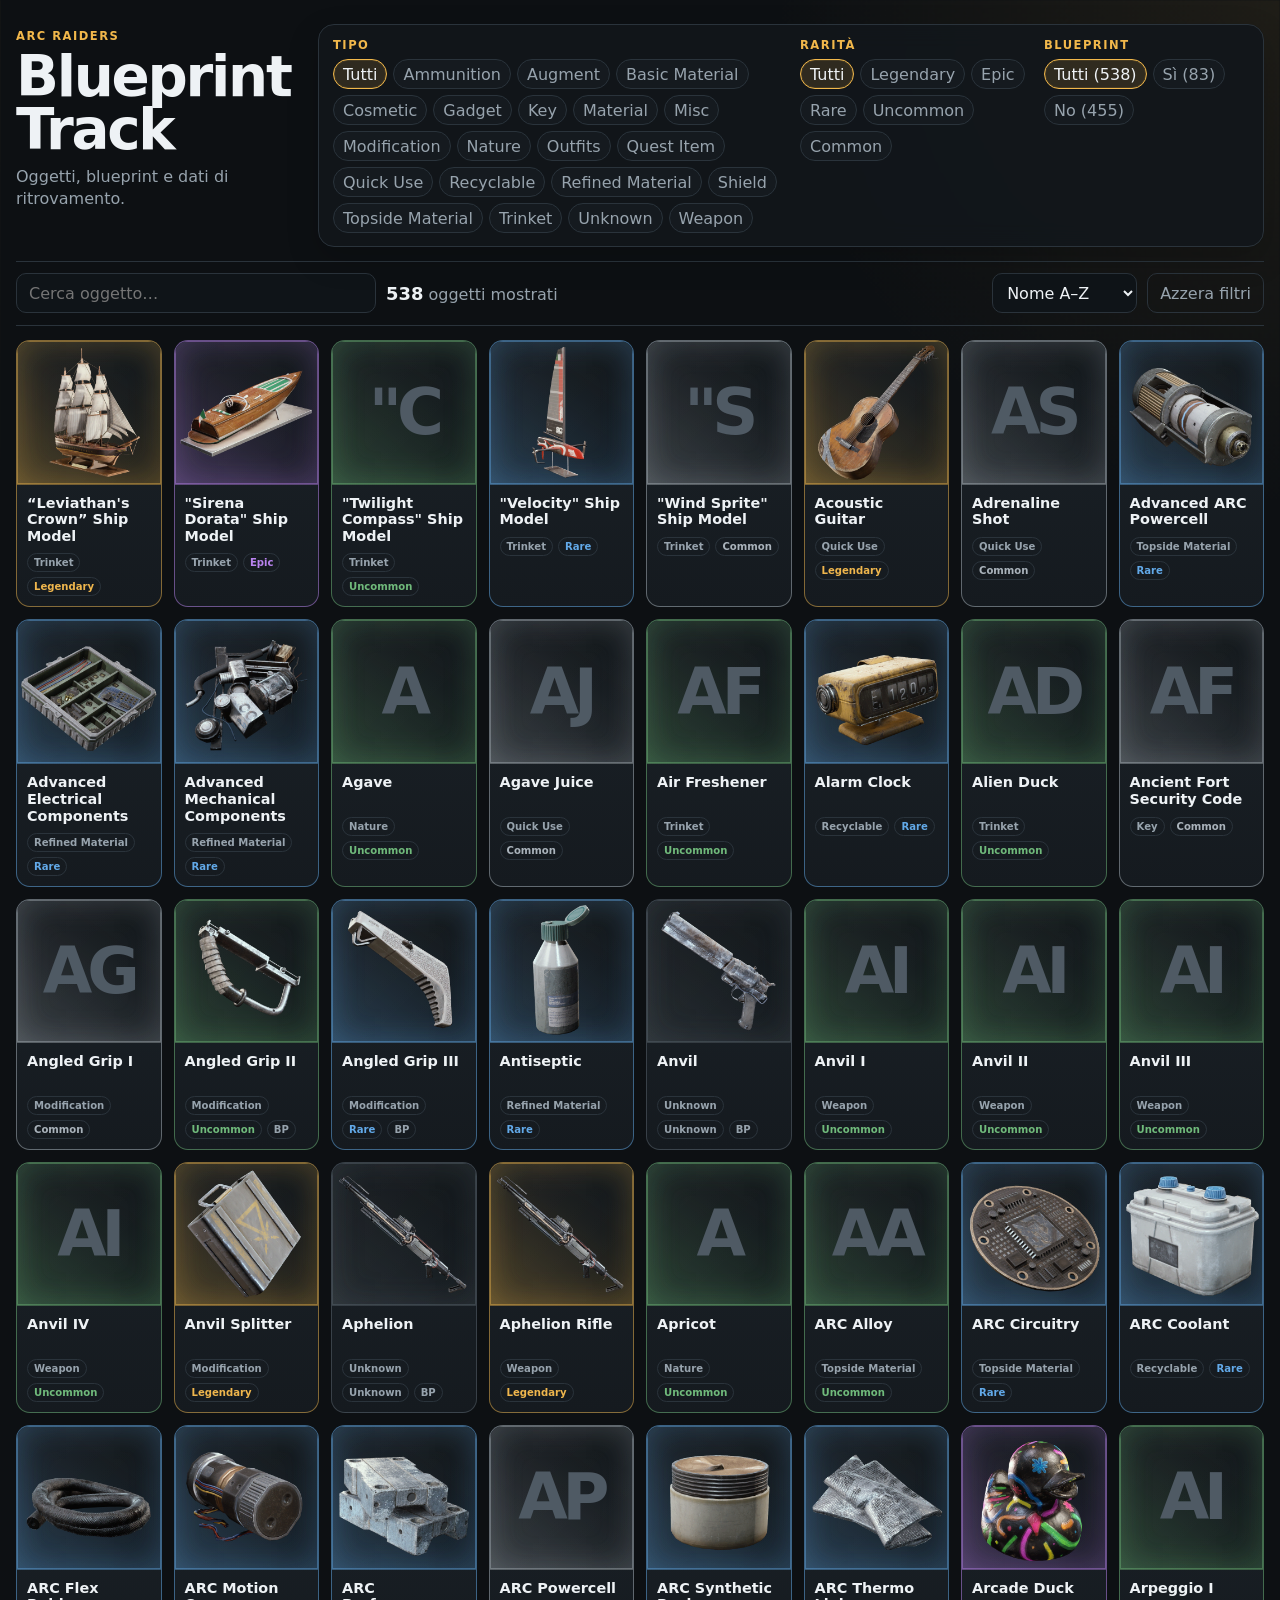
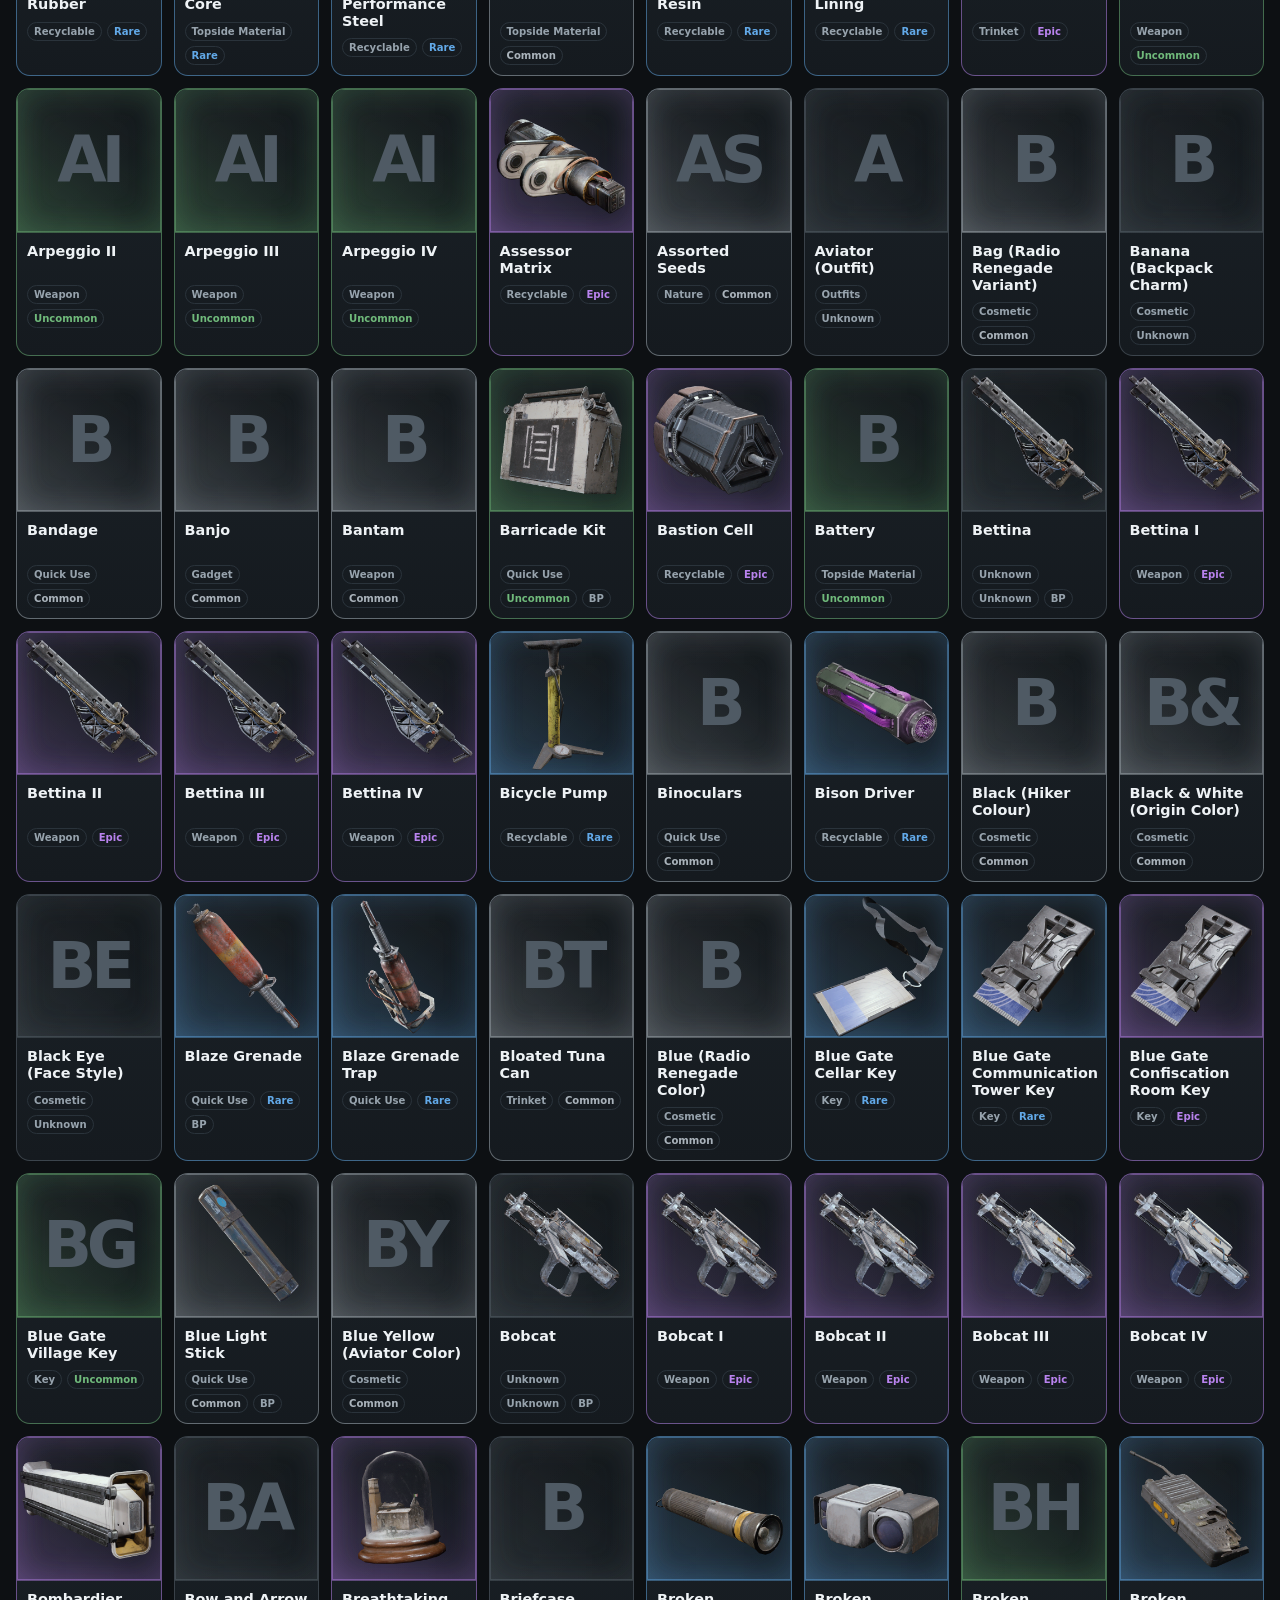
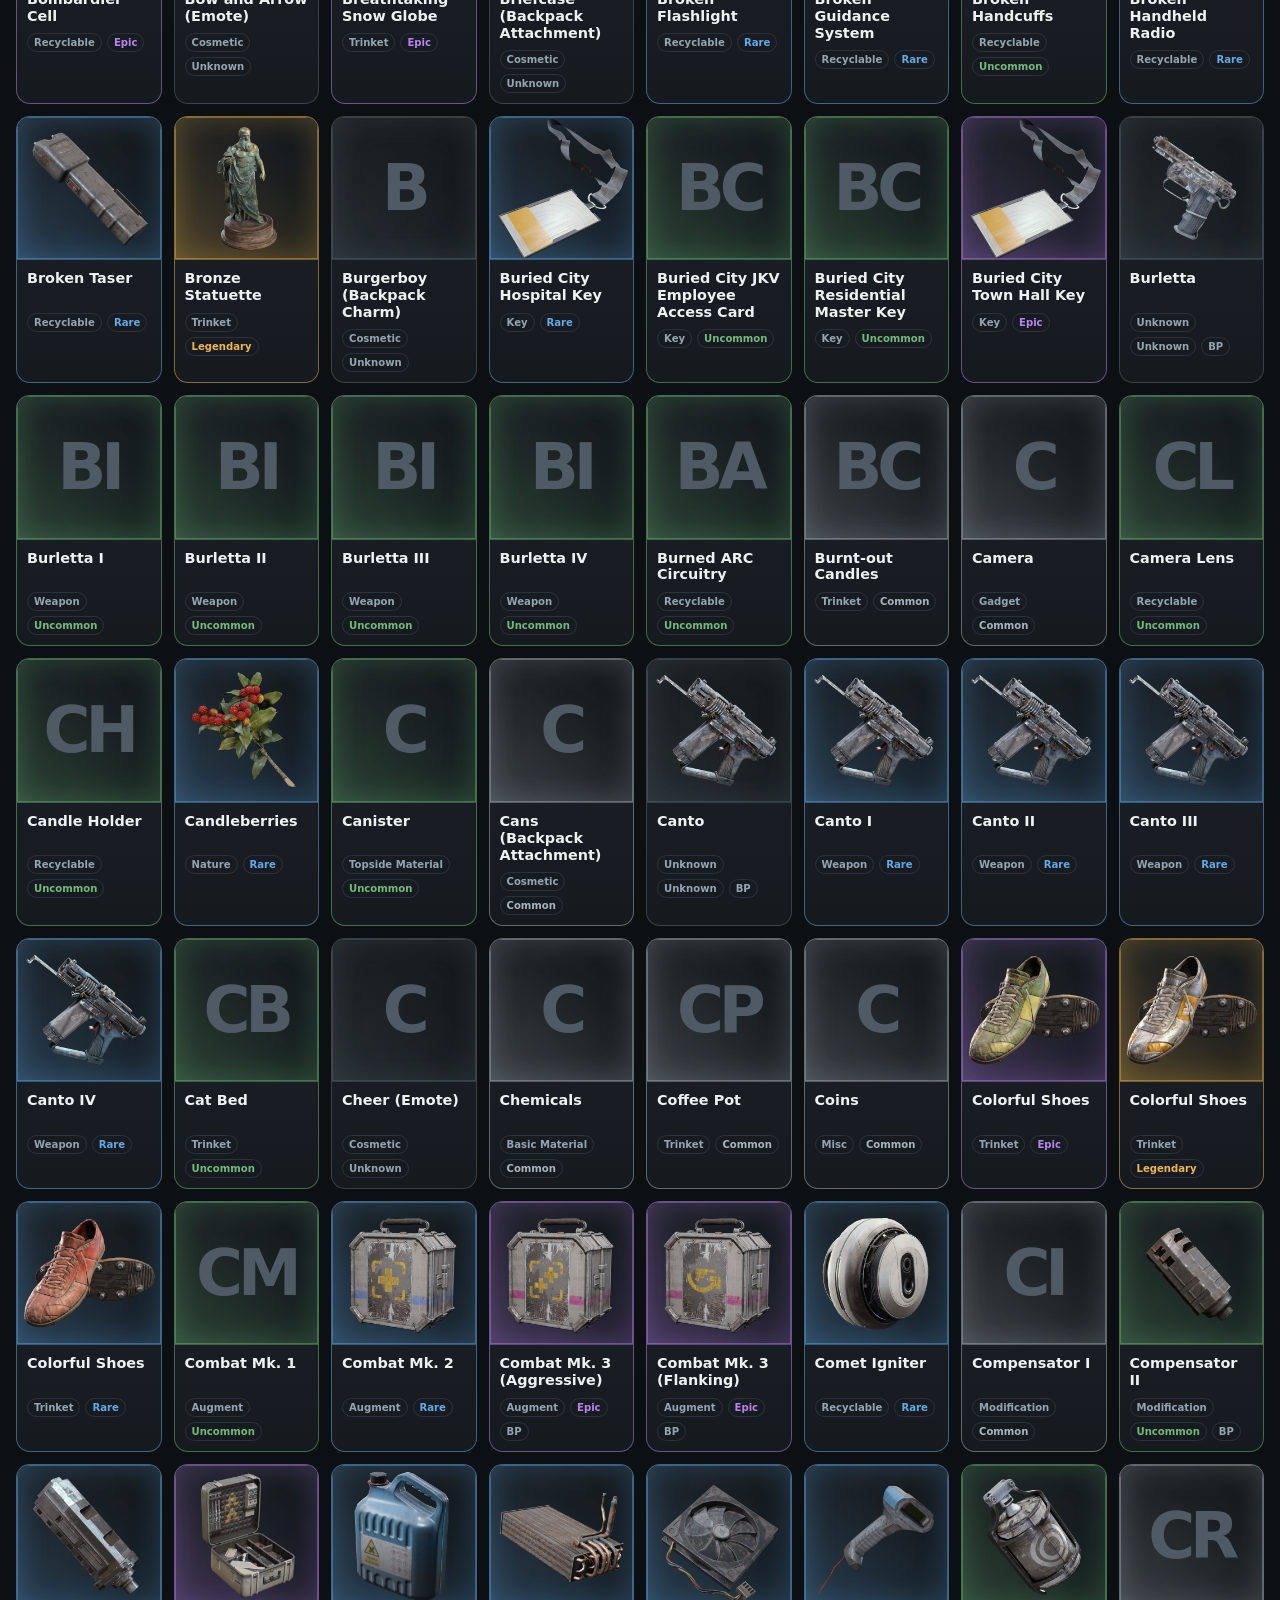
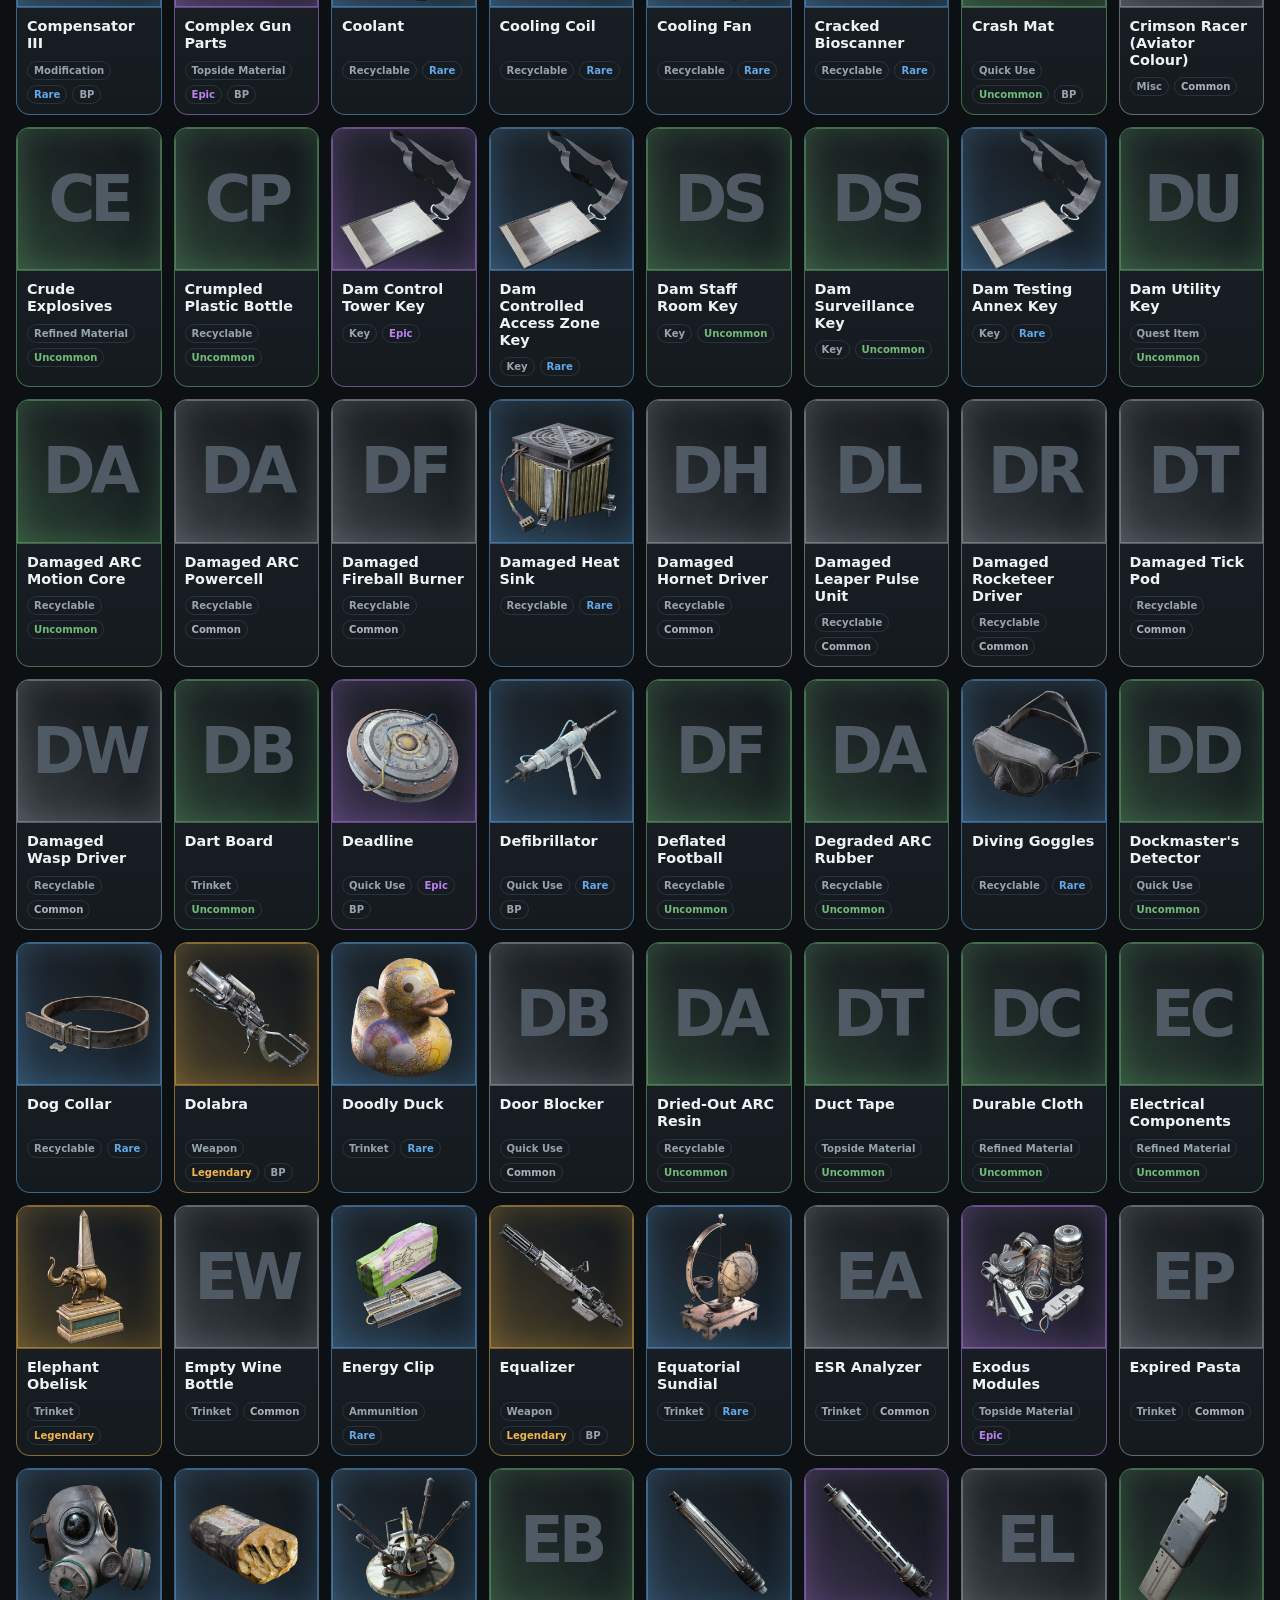
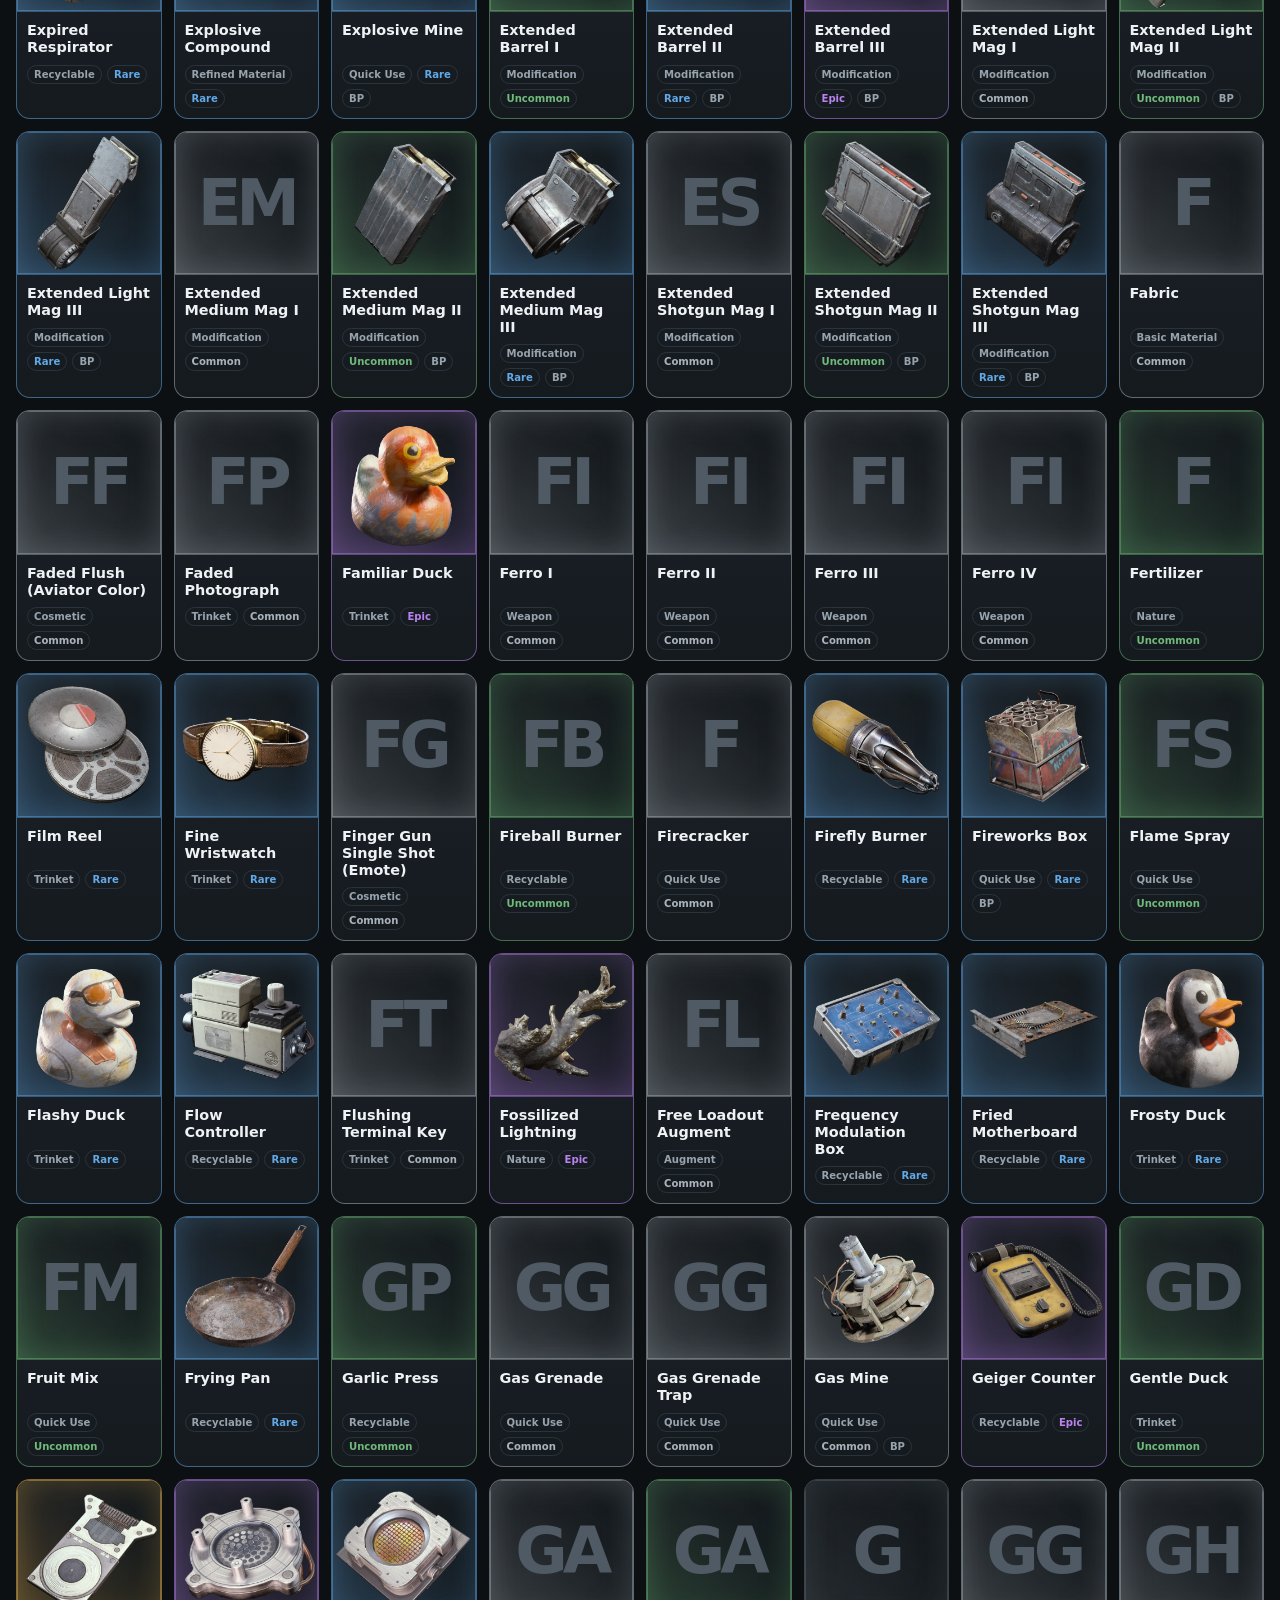
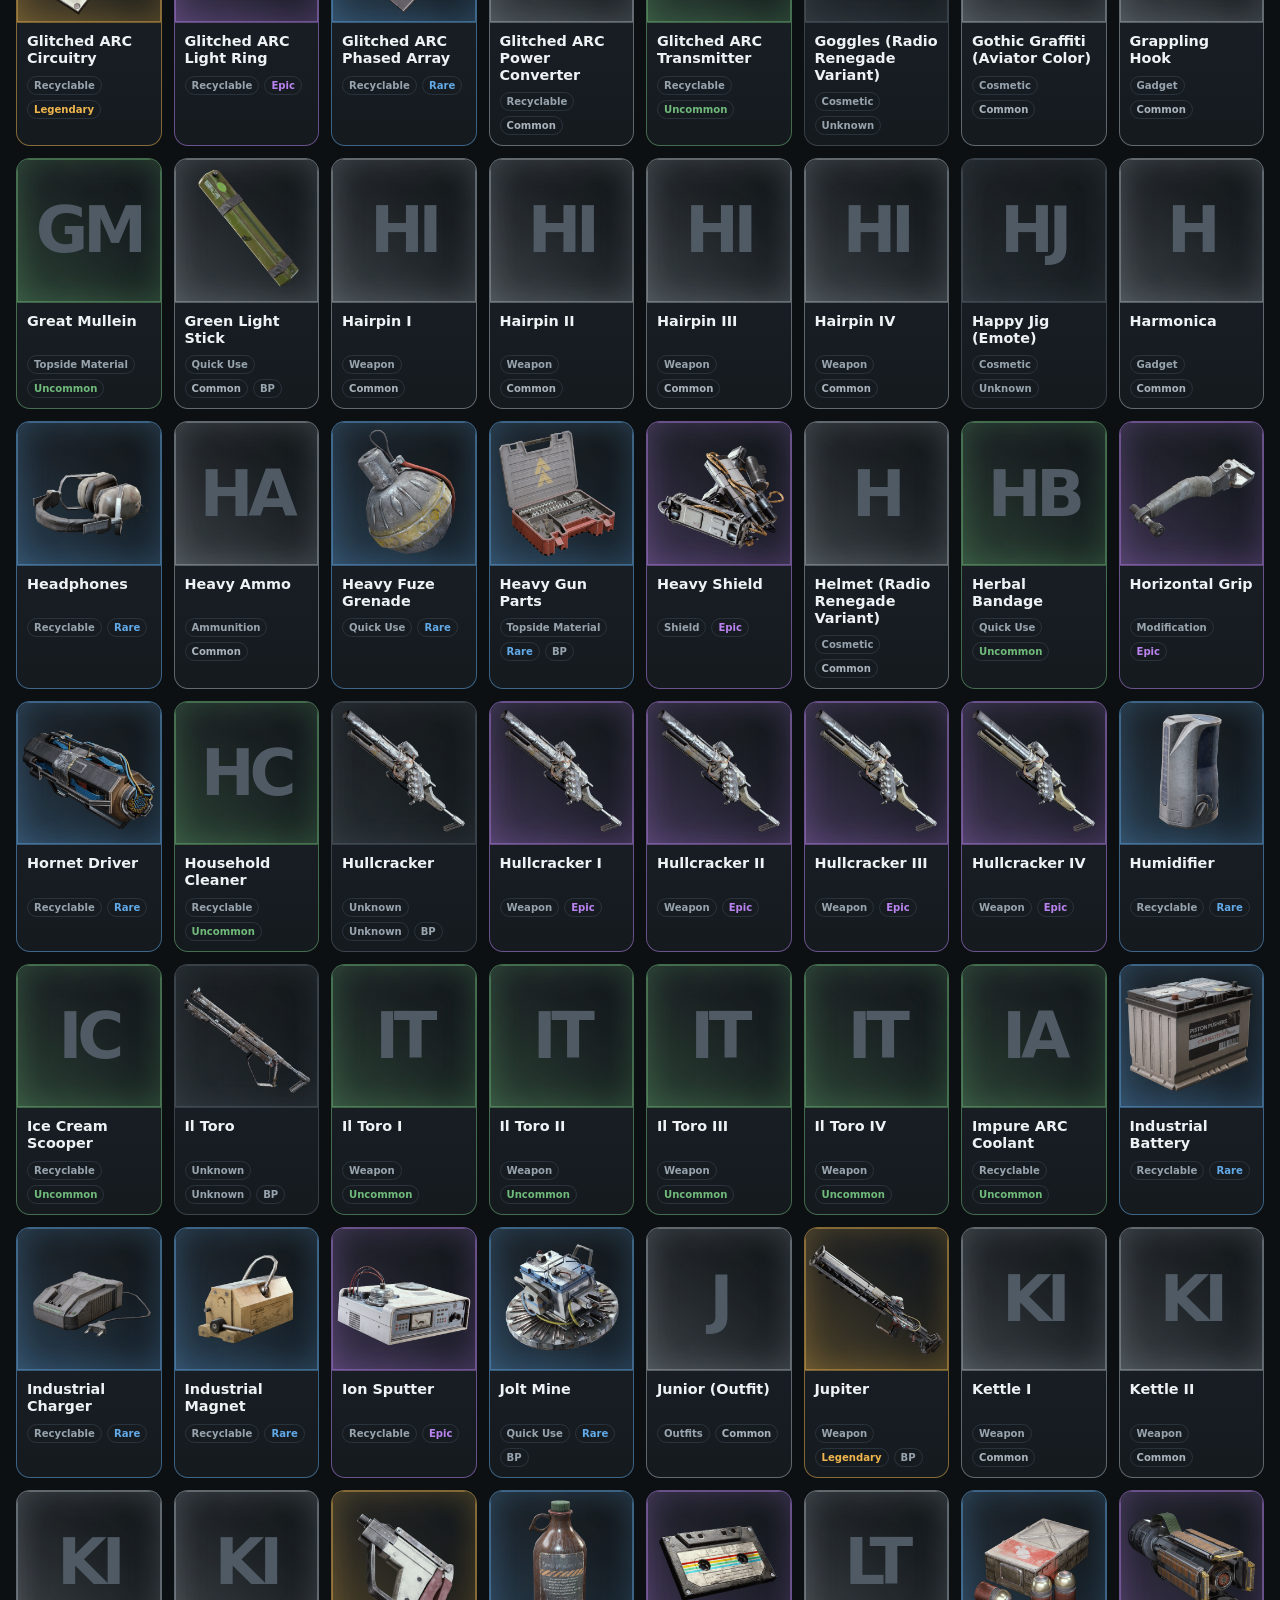
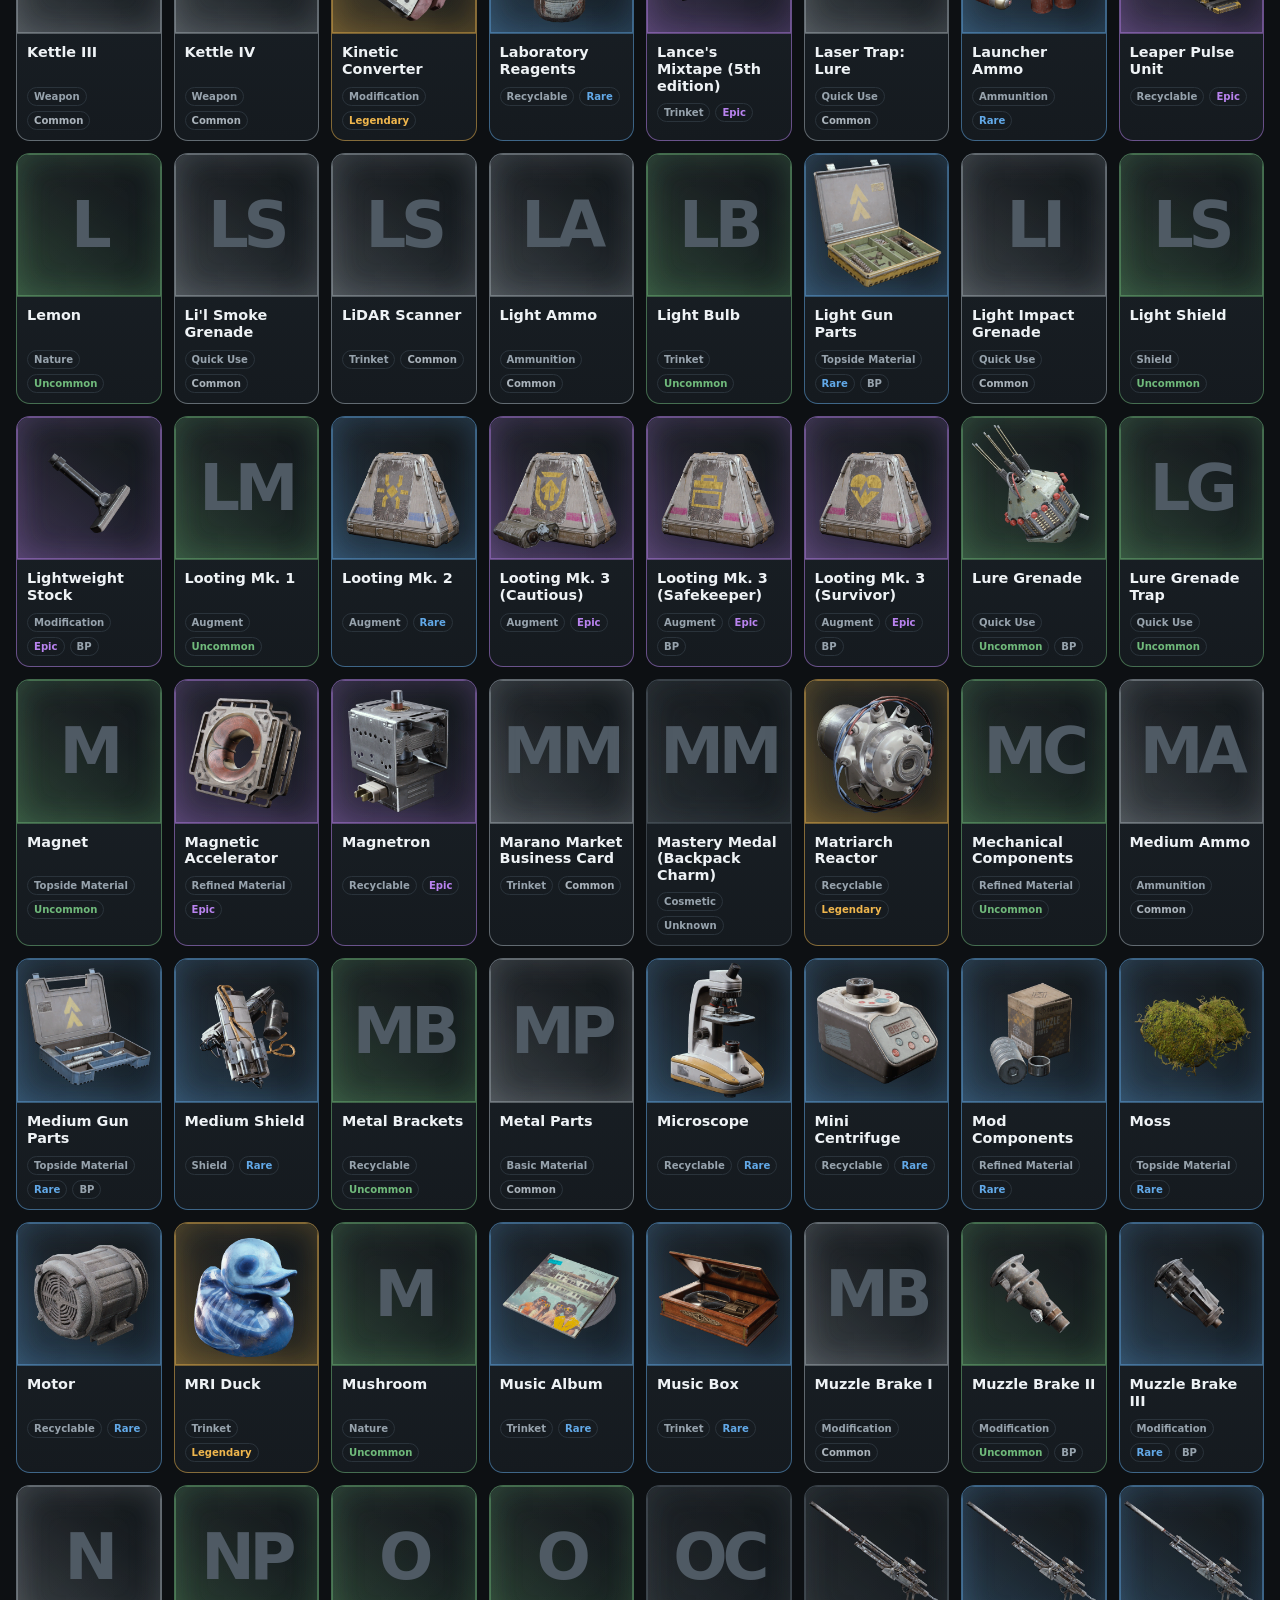
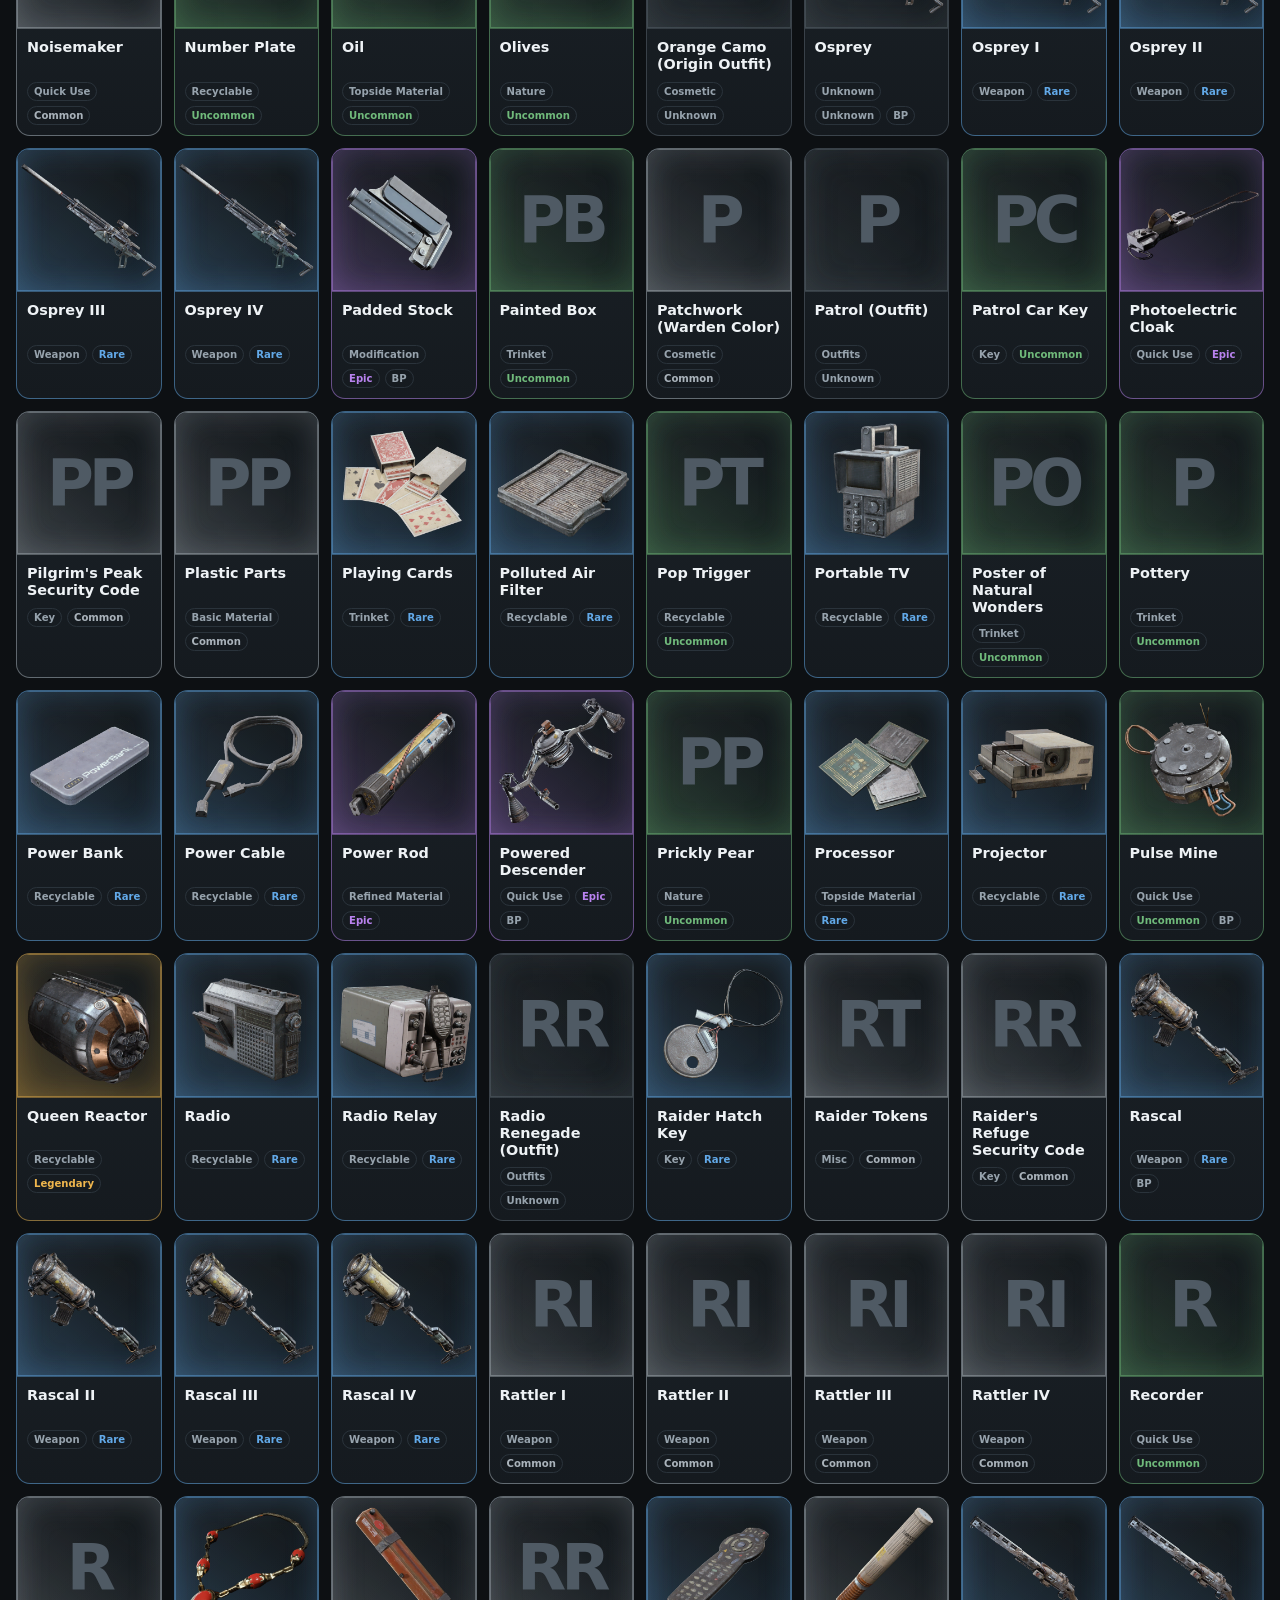
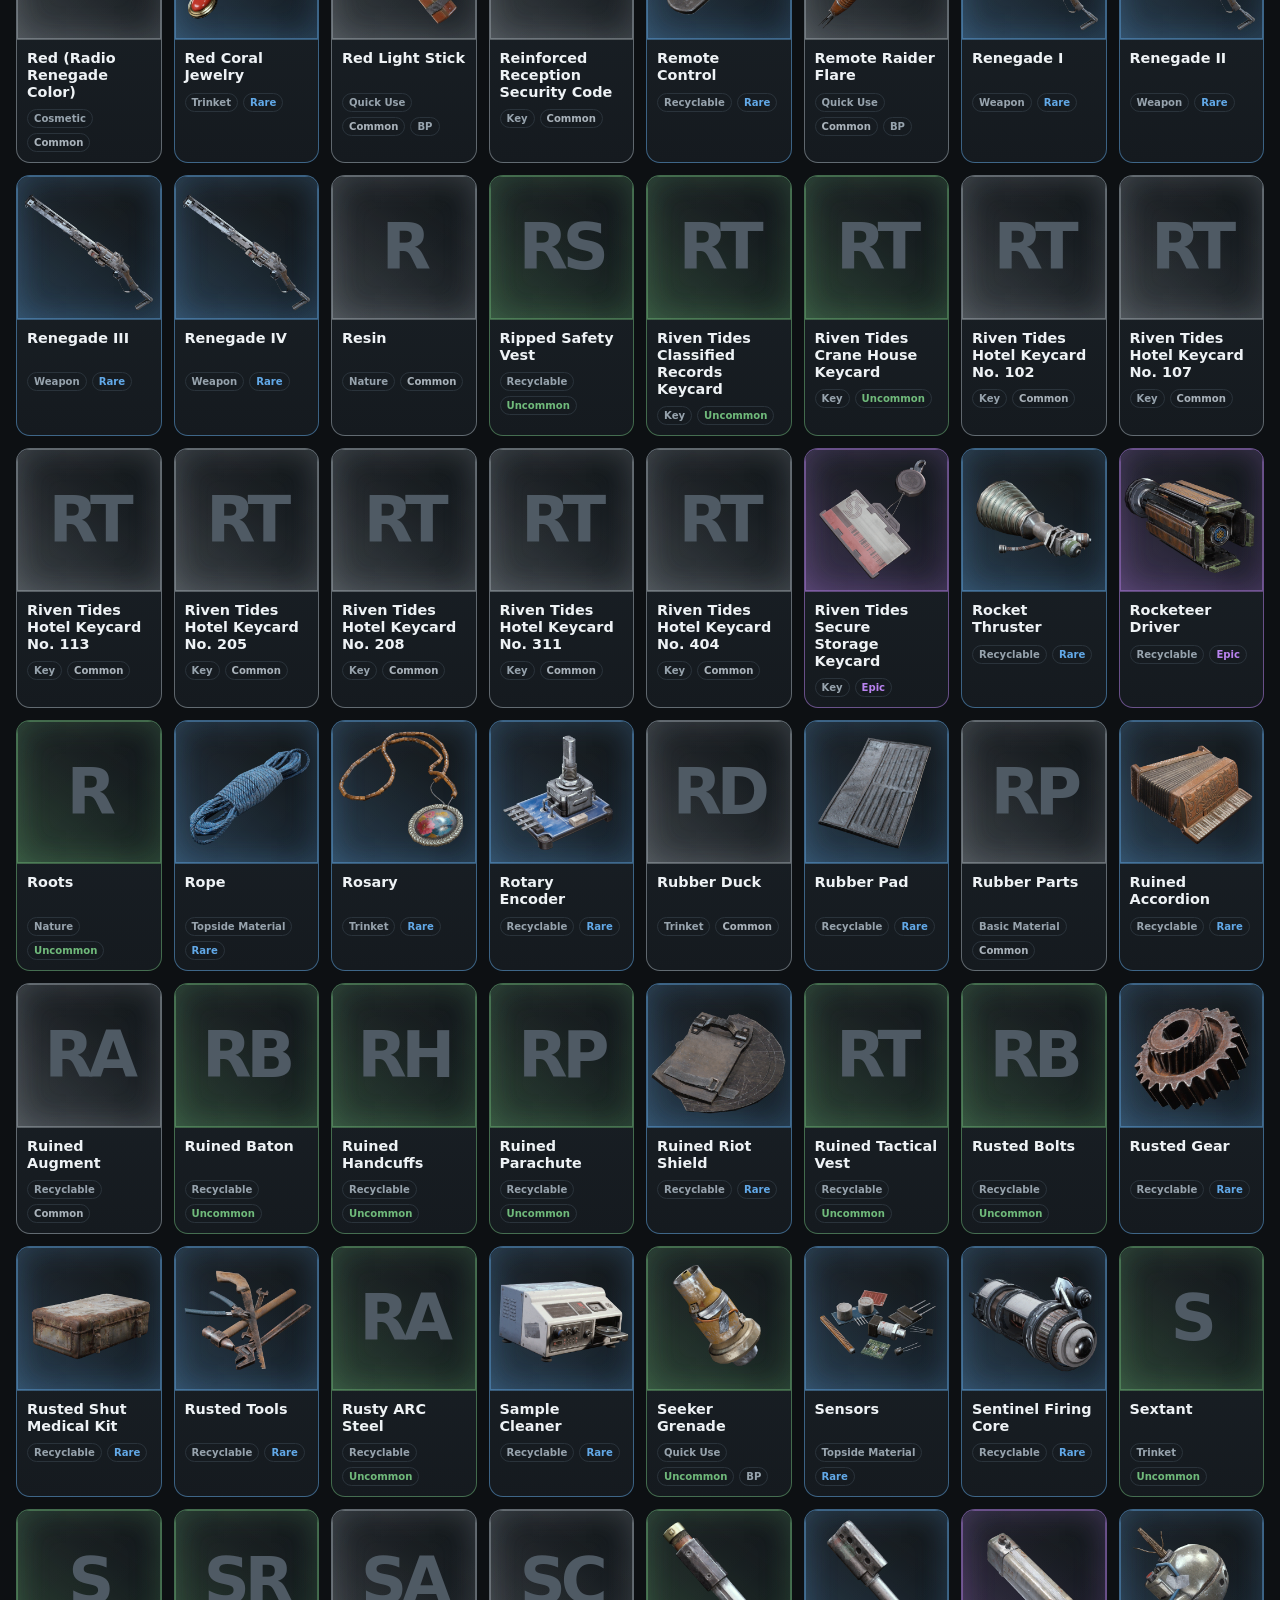
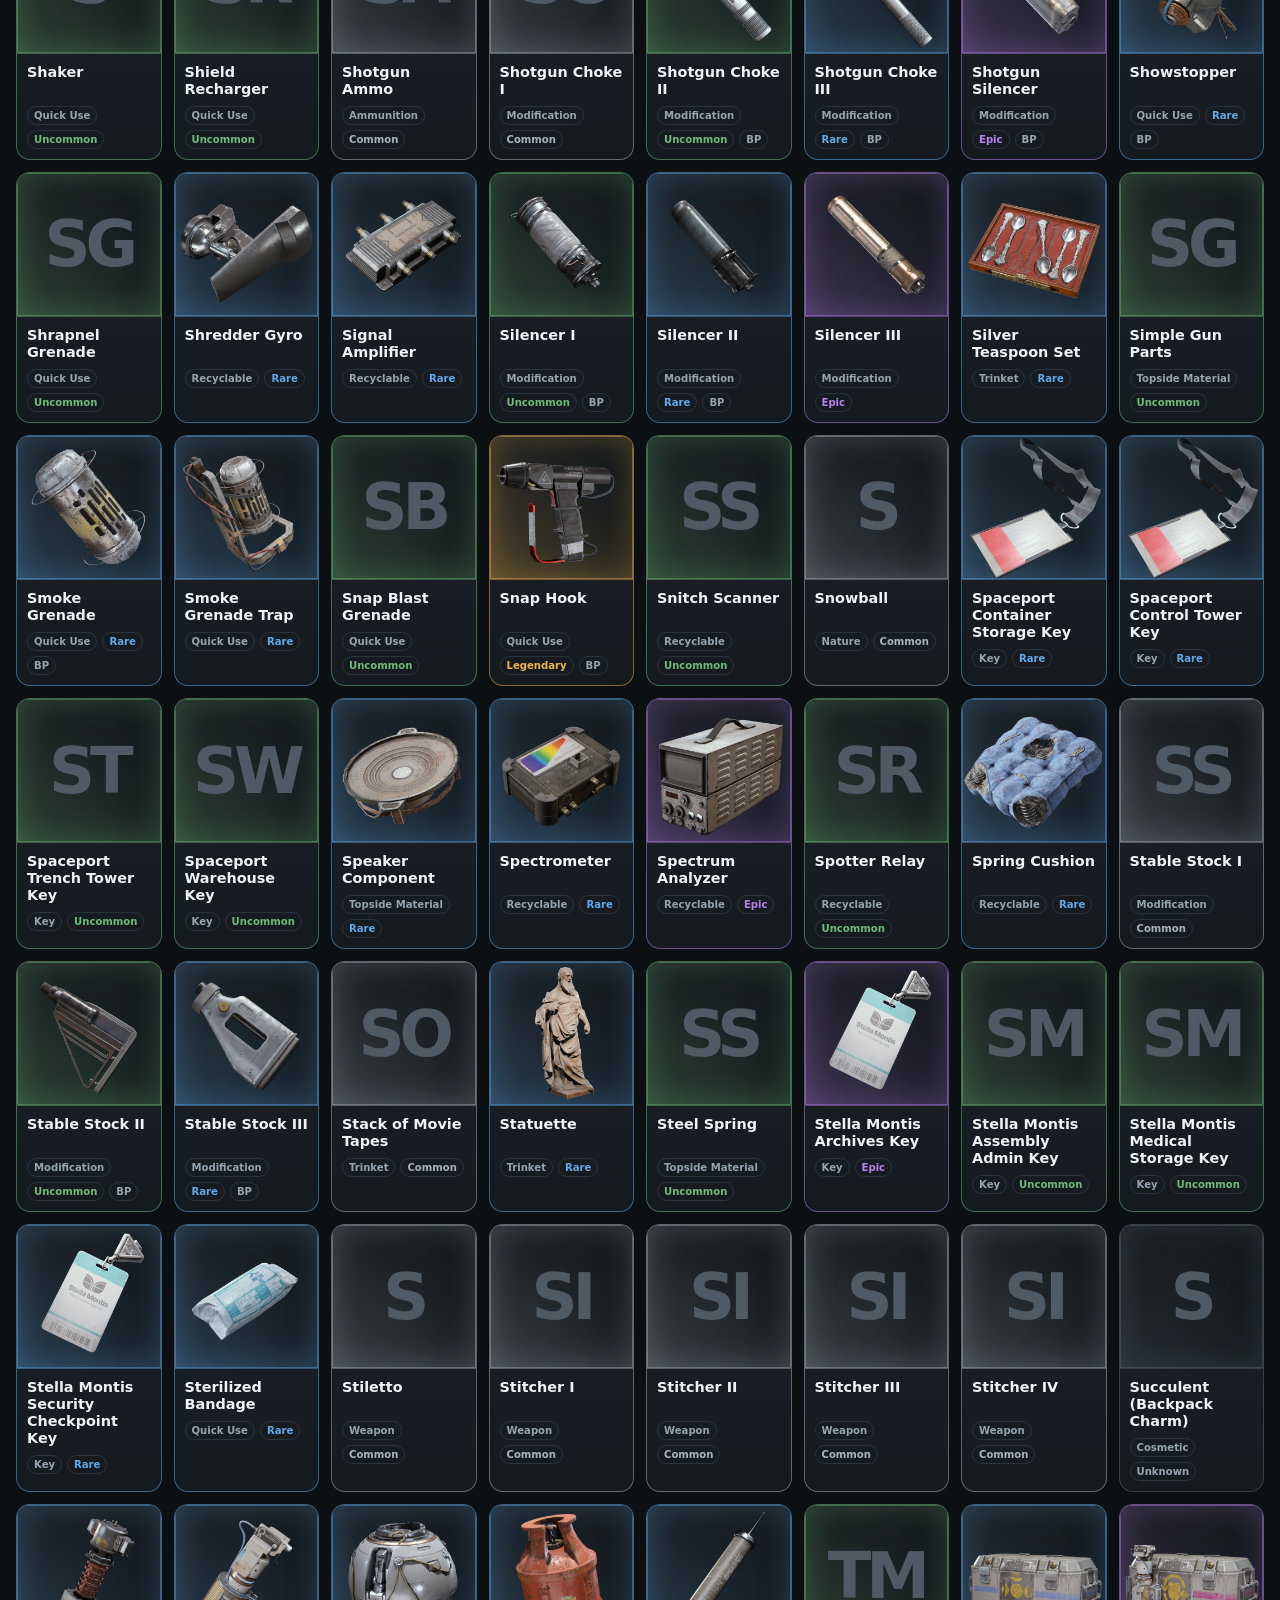
==== commit 169e2c38: "Move filters into responsive header and fix blueprint filtering" ====
--- a/index.html
+++ b/index.html
@@ -9,58 +9,55 @@
 </head>
 <body>
   <header class="site-header">
-    <div>
-      <p class="eyebrow">ARC Raiders</p>
-      <h1>Blueprint Track</h1>
-      <p class="subtitle">Trova il blueprint, filtra, apri i dettagli.</p>
+    <div class="header-layout">
+      <div class="brand-block">
+        <p class="eyebrow">ARC Raiders</p>
+        <h1>Blueprint Track</h1>
+        <p class="subtitle">Oggetti, blueprint e dati di ritrovamento.</p>
+      </div>
+
+      <section class="filters-panel" aria-label="Filtri catalogo">
+        <div class="filter-group filter-type">
+          <p class="filter-label">Tipo</p>
+          <div id="typeFilters" class="chip-wrap"></div>
+        </div>
+
+        <div class="filter-group">
+          <p class="filter-label">Rarità</p>
+          <div id="rarityFilters" class="chip-wrap"></div>
+        </div>
+
+        <div class="filter-group">
+          <p class="filter-label">Blueprint</p>
+          <div id="blueprintFilters" class="chip-wrap"></div>
+        </div>
+      </section>
     </div>
   </header>
 
-  <main class="app-layout">
-    <aside class="filters-panel" aria-label="Filtri blueprint">
+  <main class="catalog-shell">
+    <section class="catalog-toolbar">
       <label class="search-box">
-        <span class="filter-label">Cerca</span>
-        <input id="searchInput" type="search" placeholder="Nome blueprint…" autocomplete="off" />
+        <span class="sr-only">Cerca oggetto</span>
+        <input id="searchInput" type="search" placeholder="Cerca oggetto…" autocomplete="off" />
       </label>
 
-      <section class="filter-group">
-        <p class="filter-label">Tipo</p>
-        <div id="typeFilters" class="chip-stack"></div>
-      </section>
+      <div class="catalog-count"><strong id="visibleCount">0</strong> oggetti mostrati</div>
 
-      <section class="filter-group">
-        <p class="filter-label">Rarità</p>
-        <div id="rarityFilters" class="chip-stack"></div>
-      </section>
-
-      <section class="filter-group">
-        <p class="filter-label">Blueprint</p>
-        <div id="blueprintFilters" class="chip-stack"></div>
-      </section>
+      <select id="sortSelect" aria-label="Ordina oggetti">
+        <option value="name">Nome A–Z</option>
+        <option value="rarity">Rarità</option>
+        <option value="type">Tipo</option>
+      </select>
 
       <button id="clearFilters" class="clear-button" type="button">Azzera filtri</button>
-    </aside>
+    </section>
 
-    <section class="catalog-panel">
-      <div class="catalog-toolbar">
-        <div>
-          <p class="eyebrow">Catalogo</p>
-          <div class="catalog-count"><strong id="visibleCount">0</strong> blueprint mostrati</div>
-        </div>
+    <section id="grid" class="blueprint-grid" aria-live="polite"></section>
 
-        <select id="sortSelect" aria-label="Ordina blueprint">
-          <option value="name">Nome A–Z</option>
-          <option value="rarity">Rarità</option>
-          <option value="type">Tipo</option>
-        </select>
-      </div>
-
-      <section id="grid" class="blueprint-grid" aria-live="polite"></section>
-
-      <div id="emptyState" class="empty-state" hidden>
-        Nessun blueprint corrisponde ai filtri selezionati.
-      </div>
-    </section>
+    <div id="emptyState" class="empty-state" hidden>
+      Nessun oggetto corrisponde ai filtri selezionati.
+    </div>
   </main>
 
   <dialog id="detailDialog" class="detail-dialog">
@@ -72,7 +69,7 @@
   </dialog>
 
   <footer>
-    <span>Dati serviti localmente dal repository.</span>
+    <span>Dati cache locali nel repository.</span>
     <a href="https://metaforge.app/arc-raiders" rel="noopener noreferrer">MetaForge attribution</a>
   </footer>
 
--- a/css/app.css
+++ b/css/app.css
@@ -32,12 +32,200 @@
 button, input, select { font: inherit; }
 
 .site-header,
-.app-layout,
-
-/* Rarity halo: subtle visual cue around the item image */
+.catalog-shell,
+footer {
+  width: min(1480px, calc(100% - 32px));
+  margin-inline: auto;
+}
+
+.site-header { padding: 24px 0 14px; }
+
+.header-layout {
+  display: grid;
+  grid-template-columns: minmax(210px, 280px) minmax(0, 1fr);
+  gap: 22px;
+  align-items: start;
+}
+
+.brand-block { padding-top: 5px; }
+
+.eyebrow,
+.filter-label {
+  margin: 0 0 7px;
+  color: var(--accent);
+  font-size: .72rem;
+  font-weight: 800;
+  letter-spacing: .13em;
+  text-transform: uppercase;
+}
+
+h1 {
+  margin: 0;
+  font-size: clamp(2rem, 4.4vw, 3.65rem);
+  line-height: .95;
+  letter-spacing: -.04em;
+}
+
+.subtitle {
+  margin: 9px 0 0;
+  color: var(--muted);
+  line-height: 1.35;
+}
+
+.filters-panel {
+  display: grid;
+  grid-template-columns: minmax(0, 2fr) minmax(230px, .85fr) minmax(205px, .75fr);
+  gap: 14px;
+  padding: 13px 14px;
+  border: 1px solid var(--border);
+  border-radius: var(--radius);
+  background: rgba(18,23,27,.9);
+  box-shadow: 0 12px 32px rgba(0,0,0,.18);
+  backdrop-filter: blur(12px);
+}
+
+.filter-group { min-width: 0; }
+
+.chip-wrap {
+  display: flex;
+  flex-wrap: wrap;
+  gap: 6px;
+}
+
+.chip {
+  min-height: 30px;
+  padding: 4px 9px;
+  border: 1px solid var(--border);
+  border-radius: 999px;
+  background: var(--panel);
+  color: var(--muted);
+  white-space: nowrap;
+  cursor: pointer;
+  transition: border-color .12s ease, background .12s ease, color .12s ease, transform .12s ease;
+}
+
+.chip:hover {
+  border-color: #4a5660;
+  color: var(--text);
+  transform: translateY(-1px);
+}
+
+.chip[aria-pressed="true"] {
+  border-color: var(--accent);
+  background: rgba(242,184,75,.13);
+  color: var(--text);
+  box-shadow: inset 0 0 0 1px rgba(242,184,75,.12);
+}
+
+.catalog-shell { min-width: 0; }
+
+.catalog-toolbar {
+  display: grid;
+  grid-template-columns: minmax(200px, 360px) 1fr auto auto;
+  gap: 10px;
+  align-items: center;
+  padding: 11px 0 12px;
+  border-top: 1px solid var(--border);
+  border-bottom: 1px solid var(--border);
+}
+
+.search-box input,
+.catalog-toolbar select {
+  width: 100%;
+  min-height: 40px;
+  border: 1px solid var(--border);
+  border-radius: 10px;
+  background: #0f1418;
+  color: var(--text);
+}
+
+.search-box input { padding: 0 12px; }
+
+.catalog-toolbar select {
+  min-width: 145px;
+  padding: 0 10px;
+}
+
+.catalog-count {
+  color: var(--muted);
+  white-space: nowrap;
+}
+
+.catalog-count strong {
+  color: var(--text);
+  font-size: 1.12rem;
+}
+
+.clear-button {
+  min-height: 40px;
+  padding: 0 12px;
+  border: 1px solid var(--border);
+  border-radius: 10px;
+  background: transparent;
+  color: var(--muted);
+  cursor: pointer;
+}
+
+.clear-button:hover {
+  border-color: #4a5660;
+  color: var(--text);
+}
+
+.blueprint-grid {
+  display: grid;
+  grid-template-columns: repeat(auto-fill, minmax(145px, 1fr));
+  gap: 12px;
+  padding: 14px 0 32px;
+}
+
+.rarity-common { --rarity-rgb: 170, 179, 187; }
+.rarity-uncommon { --rarity-rgb: 112, 186, 123; }
+.rarity-rare { --rarity-rgb: 98, 169, 232; }
+.rarity-epic { --rarity-rgb: 185, 131, 239; }
+.rarity-legendary { --rarity-rgb: 239, 182, 77; }
+.rarity-unknown { --rarity-rgb: 92, 103, 112; }
+
+.card {
+  position: relative;
+  min-width: 0;
+  overflow: hidden;
+  border: 1px solid rgba(var(--rarity-rgb, 42, 51, 59), .5);
+  border-radius: 14px;
+  background: linear-gradient(180deg, var(--panel-2), var(--panel));
+  cursor: pointer;
+  transition: transform .14s ease, border-color .14s ease, box-shadow .14s ease;
+}
+
+.card:hover {
+  transform: translateY(-2px);
+  border-color: rgba(var(--rarity-rgb, 90, 105, 118), .78);
+  box-shadow:
+    0 12px 28px rgba(0,0,0,.18),
+    0 0 0 1px rgba(var(--rarity-rgb, 90, 105, 118), .14);
+}
+
 .card-image {
   position: relative;
-  border-bottom: 1px solid var(--border);
+  display: grid;
+  place-items: center;
+  overflow: hidden;
+  aspect-ratio: 1 / 1;
+  border-bottom: 1px solid rgba(var(--rarity-rgb, 42, 51, 59), .42);
+  background:
+    linear-gradient(
+      35deg,
+      rgba(var(--rarity-rgb, 42, 51, 59), .25) 0%,
+      rgba(var(--rarity-rgb, 42, 51, 59), .11) 38%,
+      rgba(var(--rarity-rgb, 42, 51, 59), .035) 62%,
+      transparent 80%
+    ),
+    linear-gradient(135deg, rgba(255,255,255,.035), transparent),
+    #11161a;
+  box-shadow: inset 0 0 34px rgba(var(--rarity-rgb, 42, 51, 59), .18);
+  color: #4f5a64;
+  font-size: clamp(2rem, 5vw, 4.2rem);
+  font-weight: 900;
+  letter-spacing: -.08em;
 }
 
 .card-image::after,
@@ -45,231 +233,18 @@
   content: "";
   position: absolute;
   inset: 0;
+  z-index: 2;
   pointer-events: none;
   border-radius: inherit;
-  box-shadow: inset 0 0 0 1px rgba(255,255,255,.03);
-}
-
-.card-image.rarity-common,
-.detail-thumb.rarity-common {
-  box-shadow: inset 0 0 26px rgba(170,179,187,.10);
-}
-
-.card-image.rarity-uncommon,
-.detail-thumb.rarity-uncommon {
-  box-shadow: inset 0 0 30px rgba(112,186,123,.16);
-}
-
-.card-image.rarity-rare,
-.detail-thumb.rarity-rare {
-  box-shadow: inset 0 0 32px rgba(98,169,232,.19);
-}
-
-.card-image.rarity-epic,
-.detail-thumb.rarity-epic {
-  box-shadow: inset 0 0 34px rgba(185,131,239,.22);
-}
-
-.card-image.rarity-legendary,
-.detail-thumb.rarity-legendary {
-  box-shadow: inset 0 0 36px rgba(239,182,77,.23);
-}
-
-.card.rarity-common { border-color: color-mix(in srgb, var(--common) 22%, var(--border)); }
-.card.rarity-uncommon { border-color: color-mix(in srgb, var(--uncommon) 25%, var(--border)); }
-.card.rarity-rare { border-color: color-mix(in srgb, var(--rare) 26%, var(--border)); }
-.card.rarity-epic { border-color: color-mix(in srgb, var(--epic) 28%, var(--border)); }
-.card.rarity-legendary { border-color: color-mix(in srgb, var(--legendary) 30%, var(--border)); }
-
-.detail-thumb {
+  box-shadow:
+    inset 0 0 0 1px rgba(var(--rarity-rgb, 255, 255, 255), .42),
+    inset 0 0 30px rgba(var(--rarity-rgb, 42, 51, 59), .11);
+}
+
+.card-image img,
+.detail-thumb img {
   position: relative;
-  overflow: hidden;
-}
-
-.detail-thumb img {
-  width: 100%;
-  height: 100%;
-  object-fit: contain;
-}
-
-footer {
-  width: min(1480px, calc(100% - 32px));
-  margin-inline: auto;
-}
-
-.site-header {
-  padding: 28px 0 18px;
-}
-
-.eyebrow,
-.filter-label {
-  margin: 0 0 7px;
-  color: var(--accent);
-  font-size: .76rem;
-  font-weight: 800;
-  letter-spacing: .14em;
-  text-transform: uppercase;
-}
-
-h1 {
-  margin: 0;
-  font-size: clamp(2rem, 5vw, 3.8rem);
-  line-height: .95;
-  letter-spacing: -.04em;
-}
-
-.subtitle {
-  margin: 9px 0 0;
-  color: var(--muted);
-}
-
-.app-layout {
-  display: grid;
-  grid-template-columns: 250px minmax(0, 1fr);
-  gap: 18px;
-  align-items: start;
-}
-
-.filters-panel {
-  position: sticky;
-  top: 14px;
-  display: grid;
-  gap: 20px;
-  padding: 16px;
-  border: 1px solid var(--border);
-  border-radius: var(--radius);
-  background: rgba(18,23,27,.94);
-  box-shadow: 0 16px 42px rgba(0,0,0,.22);
-  backdrop-filter: blur(14px);
-}
-
-.search-box {
-  display: grid;
-  gap: 4px;
-}
-
-.search-box input,
-.catalog-toolbar select {
-  width: 100%;
-  min-height: 42px;
-  border: 1px solid var(--border);
-  border-radius: 11px;
-  background: #0f1418;
-  color: var(--text);
-}
-
-.search-box input { padding: 0 12px; }
-.catalog-toolbar select { padding: 0 10px; }
-
-.filter-group {
-  min-width: 0;
-}
-
-.chip-stack {
-  display: grid;
-  gap: 7px;
-}
-
-.chip {
-  width: 100%;
-  min-height: 38px;
-  padding: 7px 11px;
-  border: 1px solid var(--border);
-  border-radius: 10px;
-  background: var(--panel);
-  color: var(--muted);
-  text-align: left;
-  cursor: pointer;
-  transition: border-color .12s ease, background .12s ease, color .12s ease;
-}
-
-.chip:hover {
-  border-color: #46525d;
-  color: var(--text);
-}
-
-.chip[aria-pressed="true"] {
-  border-color: var(--accent);
-  background: rgba(242,184,75,.12);
-  color: var(--text);
-  box-shadow: inset 3px 0 0 var(--accent);
-}
-
-.clear-button {
-  min-height: 40px;
-  border: 1px solid var(--border);
-  border-radius: 10px;
-  background: transparent;
-  color: var(--muted);
-  cursor: pointer;
-}
-
-.catalog-panel {
-  min-width: 0;
-}
-
-.catalog-toolbar {
-  display: flex;
-  justify-content: space-between;
-  align-items: end;
-  gap: 14px;
-  min-height: 58px;
-  padding: 4px 2px 12px;
-  border-bottom: 1px solid var(--border);
-}
-
-.catalog-count {
-  color: var(--muted);
-}
-
-.catalog-count strong {
-  color: var(--text);
-  font-size: 1.15rem;
-}
-
-.catalog-toolbar select {
-  width: auto;
-  min-width: 150px;
-}
-
-.blueprint-grid {
-  display: grid;
-  grid-template-columns: repeat(auto-fill, minmax(145px, 1fr));
-  gap: 12px;
-  padding: 14px 0 32px;
-}
-
-.card {
-  position: relative;
-  min-width: 0;
-  overflow: hidden;
-  border: 1px solid var(--border);
-  border-radius: 14px;
-  background: linear-gradient(180deg, var(--panel-2), var(--panel));
-  cursor: pointer;
-  transition: transform .14s ease, border-color .14s ease, box-shadow .14s ease;
-}
-
-.card:hover {
-  transform: translateY(-2px);
-  border-color: #46525d;
-  box-shadow: 0 12px 28px rgba(0,0,0,.18);
-}
-
-.card-image {
-  display: grid;
-  place-items: center;
-  aspect-ratio: 1 / 1;
-  background:
-    linear-gradient(135deg, rgba(255,255,255,.04), transparent),
-    #11161a;
-  color: #4f5a64;
-  font-size: clamp(2rem, 5vw, 4.2rem);
-  font-weight: 900;
-  letter-spacing: -.08em;
-}
-
-.card-image img {
+  z-index: 1;
   width: 100%;
   height: 100%;
   object-fit: contain;
@@ -365,11 +340,17 @@
 }
 
 .detail-thumb {
+  position: relative;
   display: grid;
   place-items: center;
+  overflow: hidden;
   aspect-ratio: 1;
+  border: 1px solid rgba(var(--rarity-rgb, 42, 51, 59), .52);
   border-radius: 16px;
-  background: #101519;
+  background:
+    linear-gradient(35deg, rgba(var(--rarity-rgb, 42, 51, 59), .24), transparent 72%),
+    #101519;
+  box-shadow: inset 0 0 34px rgba(var(--rarity-rgb, 42, 51, 59), .18);
   color: #53606a;
   font-size: 2.4rem;
   font-weight: 900;
@@ -412,63 +393,81 @@
 
 footer a { color: inherit; }
 
+.sr-only {
+  position: absolute;
+  width: 1px;
+  height: 1px;
+  padding: 0;
+  margin: -1px;
+  overflow: hidden;
+  clip: rect(0, 0, 0, 0);
+  white-space: nowrap;
+  border: 0;
+}
+
+@media (max-width: 1050px) {
+  .header-layout {
+    grid-template-columns: 220px minmax(0, 1fr);
+  }
+
+  .filters-panel {
+    grid-template-columns: 1fr 1fr;
+  }
+
+  .filter-type { grid-column: 1 / -1; }
+}
+
 @media (max-width: 760px) {
   .site-header,
-  .app-layout,
+  .catalog-shell,
   footer {
     width: min(100% - 20px, 1480px);
   }
 
-  .site-header {
-    padding: 20px 0 14px;
+  .site-header { padding-top: 18px; }
+
+  .header-layout {
+    grid-template-columns: 1fr;
+    gap: 13px;
   }
 
   .subtitle { display: none; }
 
-  .app-layout {
+  .filters-panel {
     grid-template-columns: 1fr;
     gap: 12px;
-  }
-
-  .filters-panel {
-    position: static;
-    gap: 14px;
-    padding: 12px;
-  }
-
-  .filter-group {
-    overflow: hidden;
-  }
-
-  .chip-stack {
+    padding: 11px;
+  }
+
+  .filter-type { grid-column: auto; }
+
+  .chip-wrap {
     display: flex;
-    gap: 7px;
-    overflow-x: auto;
-    padding-bottom: 3px;
-    scrollbar-width: thin;
+    flex-wrap: wrap;
+    gap: 6px;
+    overflow: visible;
   }
 
   .chip {
     flex: 0 0 auto;
-    width: auto;
-    white-space: nowrap;
-  }
-
-  .chip[aria-pressed="true"] {
-    box-shadow: none;
+    min-height: 29px;
+  }
+
+  .catalog-toolbar {
+    grid-template-columns: 1fr auto;
+  }
+
+  .search-box { grid-column: 1 / -1; }
+
+  .catalog-count { white-space: normal; }
+
+  .catalog-toolbar select {
+    min-width: 125px;
   }
 
   .clear-button {
+    grid-column: 1 / -1;
     justify-self: start;
-    padding-inline: 12px;
-  }
-
-  .catalog-toolbar {
-    min-height: 50px;
-  }
-
-  .catalog-toolbar select {
-    min-width: 128px;
   }
 
   .blueprint-grid {
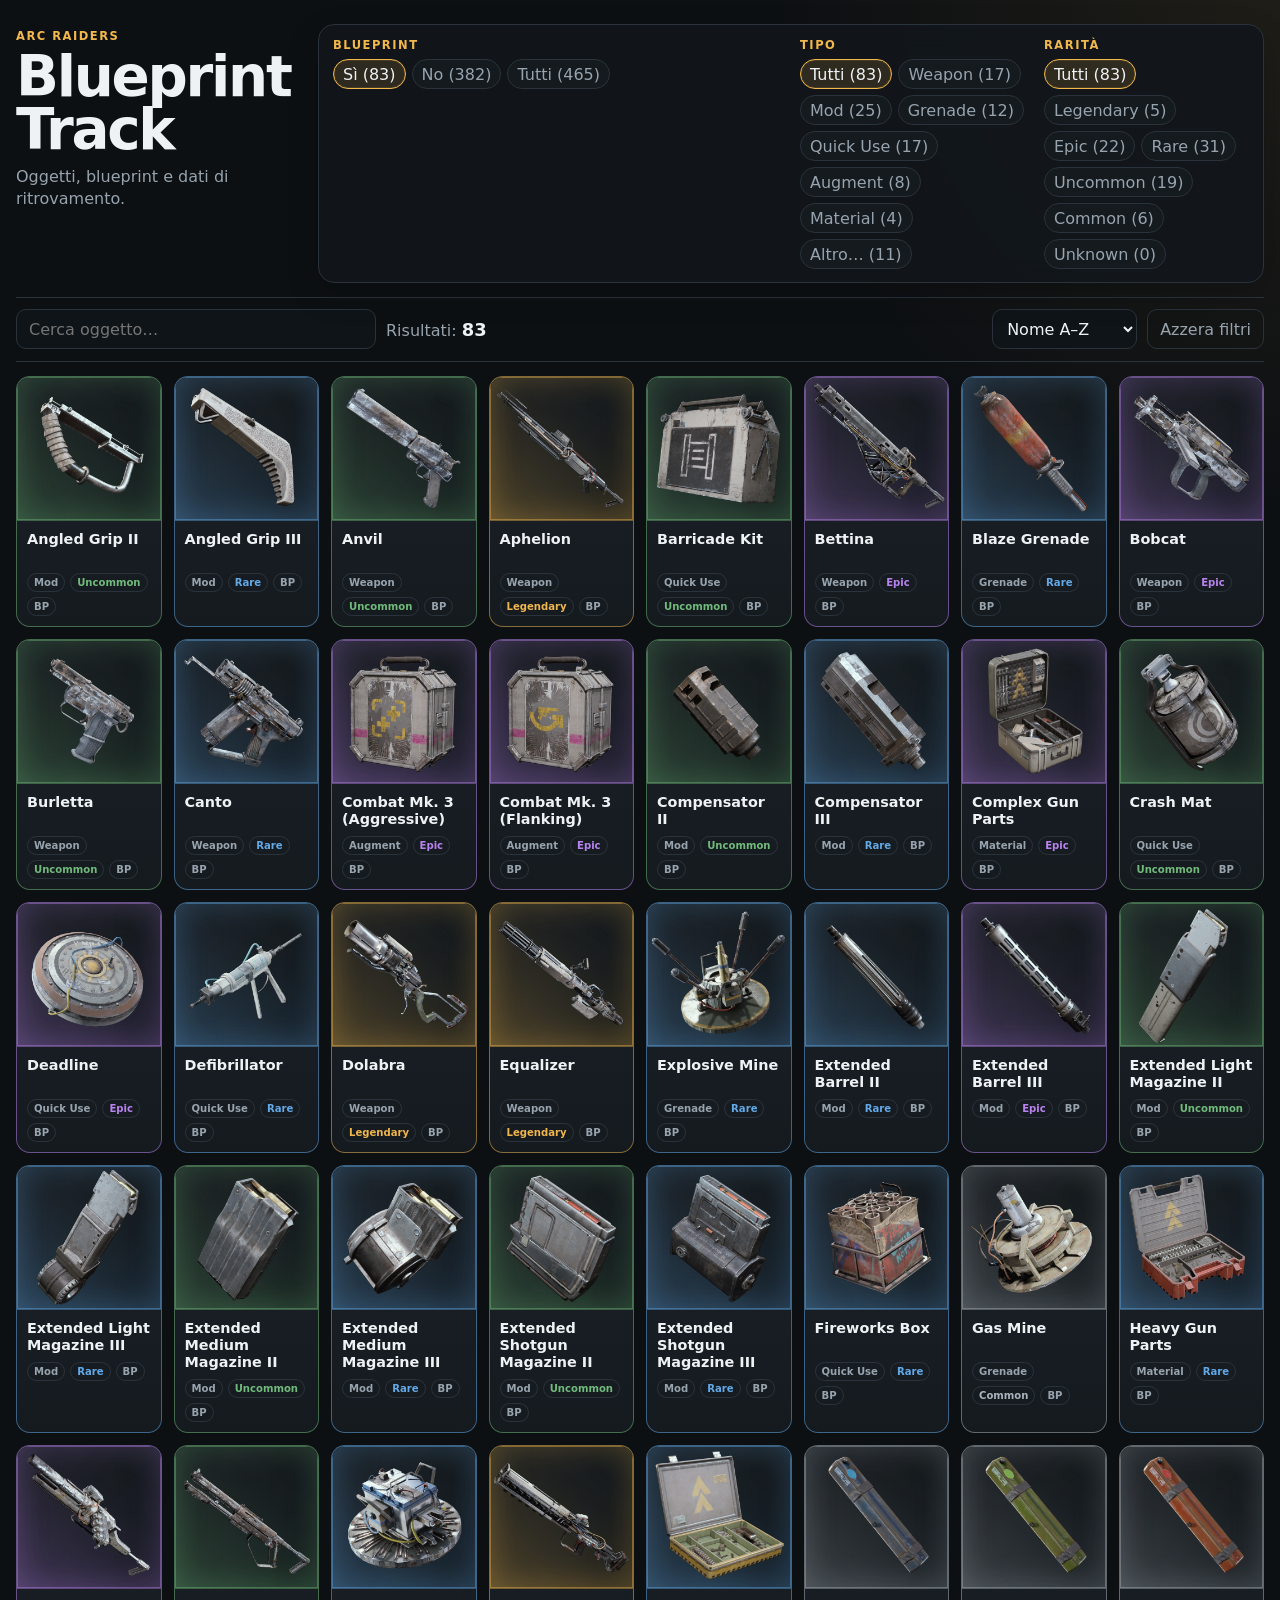
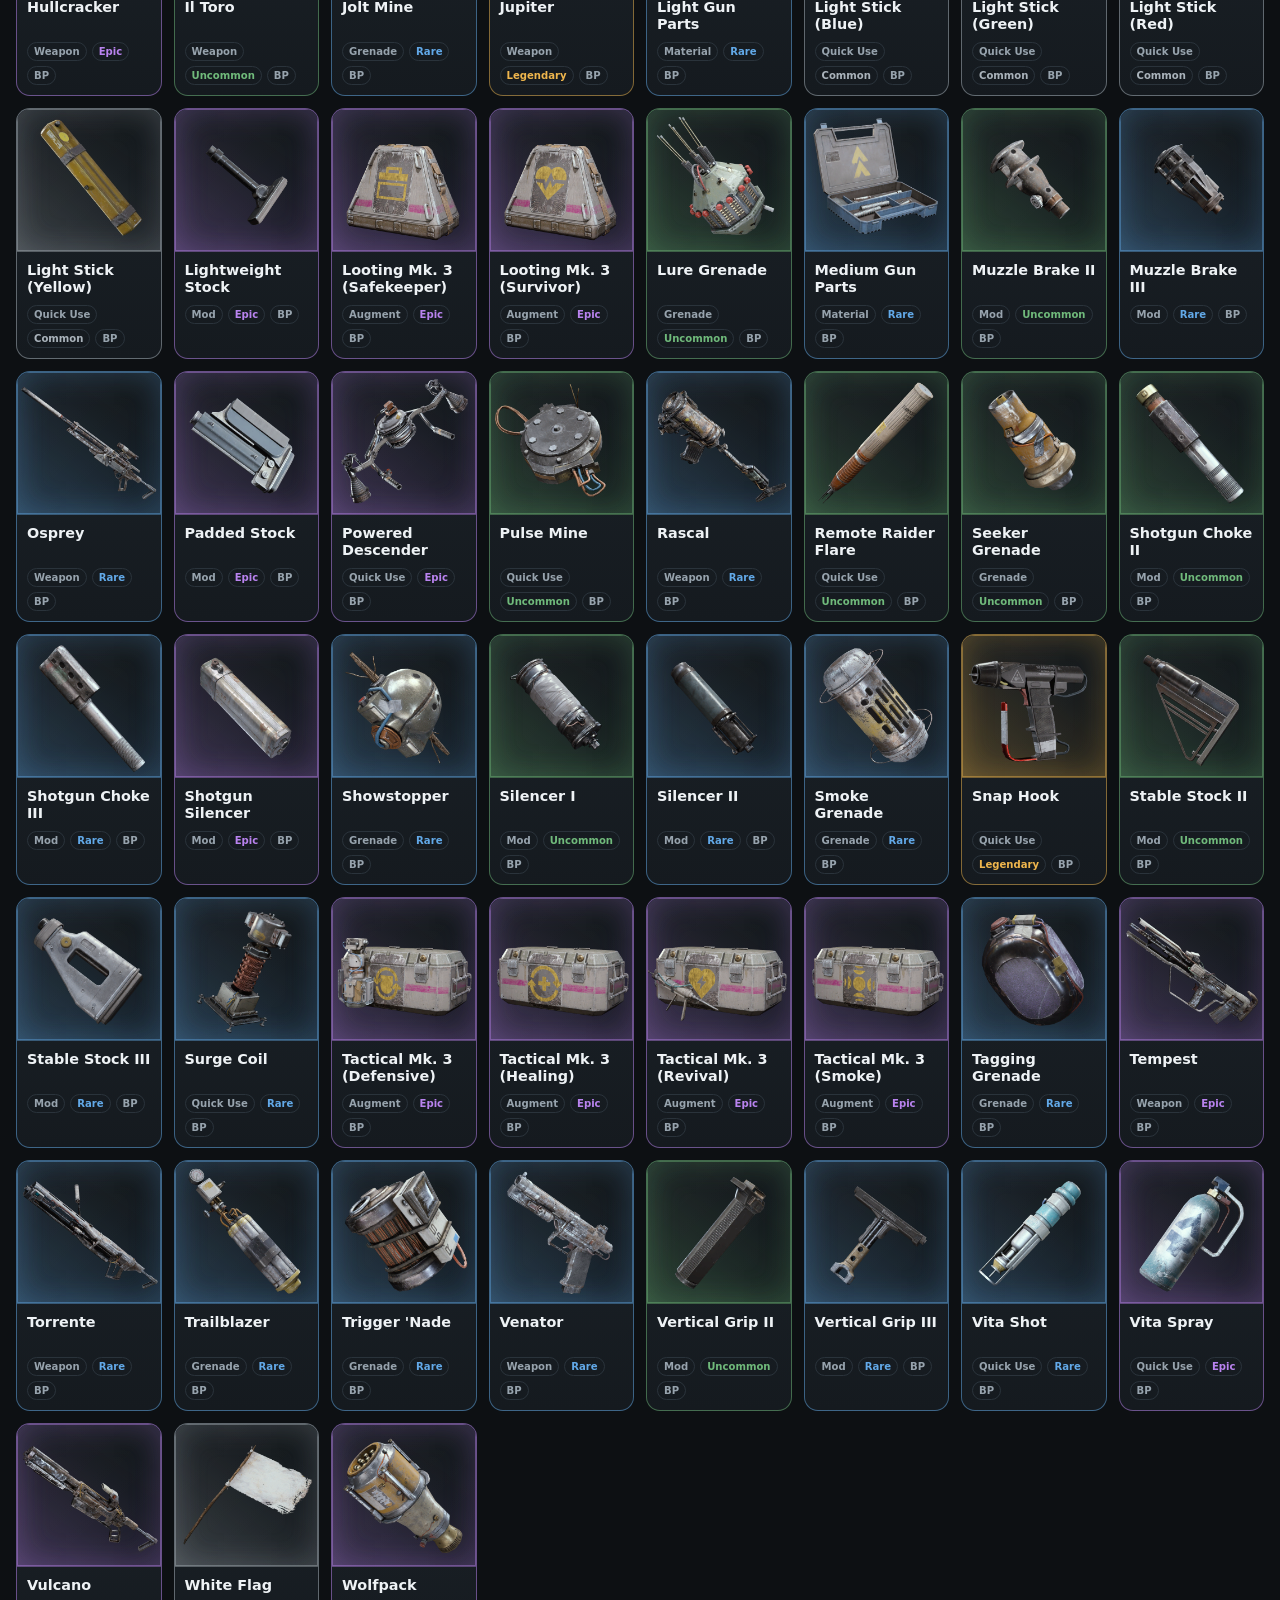
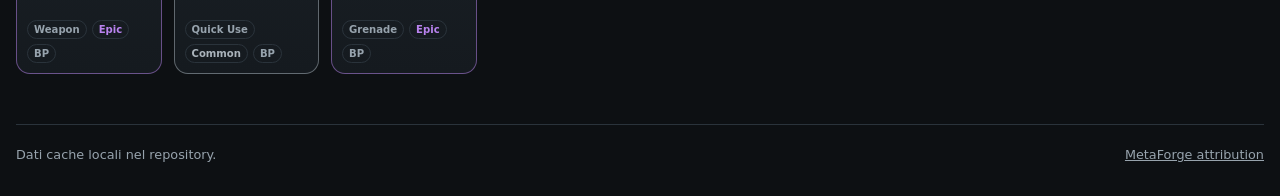
==== commit c3a3a7d1: "Put blueprint filter first and emphasize results count" ====
--- a/index.html
+++ b/index.html
@@ -17,6 +17,11 @@
       </div>
 
       <section class="filters-panel" aria-label="Filtri catalogo">
+        <div class="filter-group">
+          <p class="filter-label">Blueprint</p>
+          <div id="blueprintFilters" class="chip-wrap"></div>
+        </div>
+
         <div class="filter-group filter-type">
           <p class="filter-label">Tipo</p>
           <div id="typeFilters" class="chip-wrap"></div>
@@ -25,11 +30,6 @@
         <div class="filter-group">
           <p class="filter-label">Rarità</p>
           <div id="rarityFilters" class="chip-wrap"></div>
-        </div>
-
-        <div class="filter-group">
-          <p class="filter-label">Blueprint</p>
-          <div id="blueprintFilters" class="chip-wrap"></div>
         </div>
       </section>
     </div>
@@ -42,7 +42,7 @@
         <input id="searchInput" type="search" placeholder="Cerca oggetto…" autocomplete="off" />
       </label>
 
-      <div class="catalog-count"><strong id="visibleCount">0</strong> oggetti mostrati</div>
+      <div class="catalog-count">Risultati: <strong id="visibleCount">0</strong></div>
 
       <select id="sortSelect" aria-label="Ordina oggetti">
         <option value="name">Nome A–Z</option>
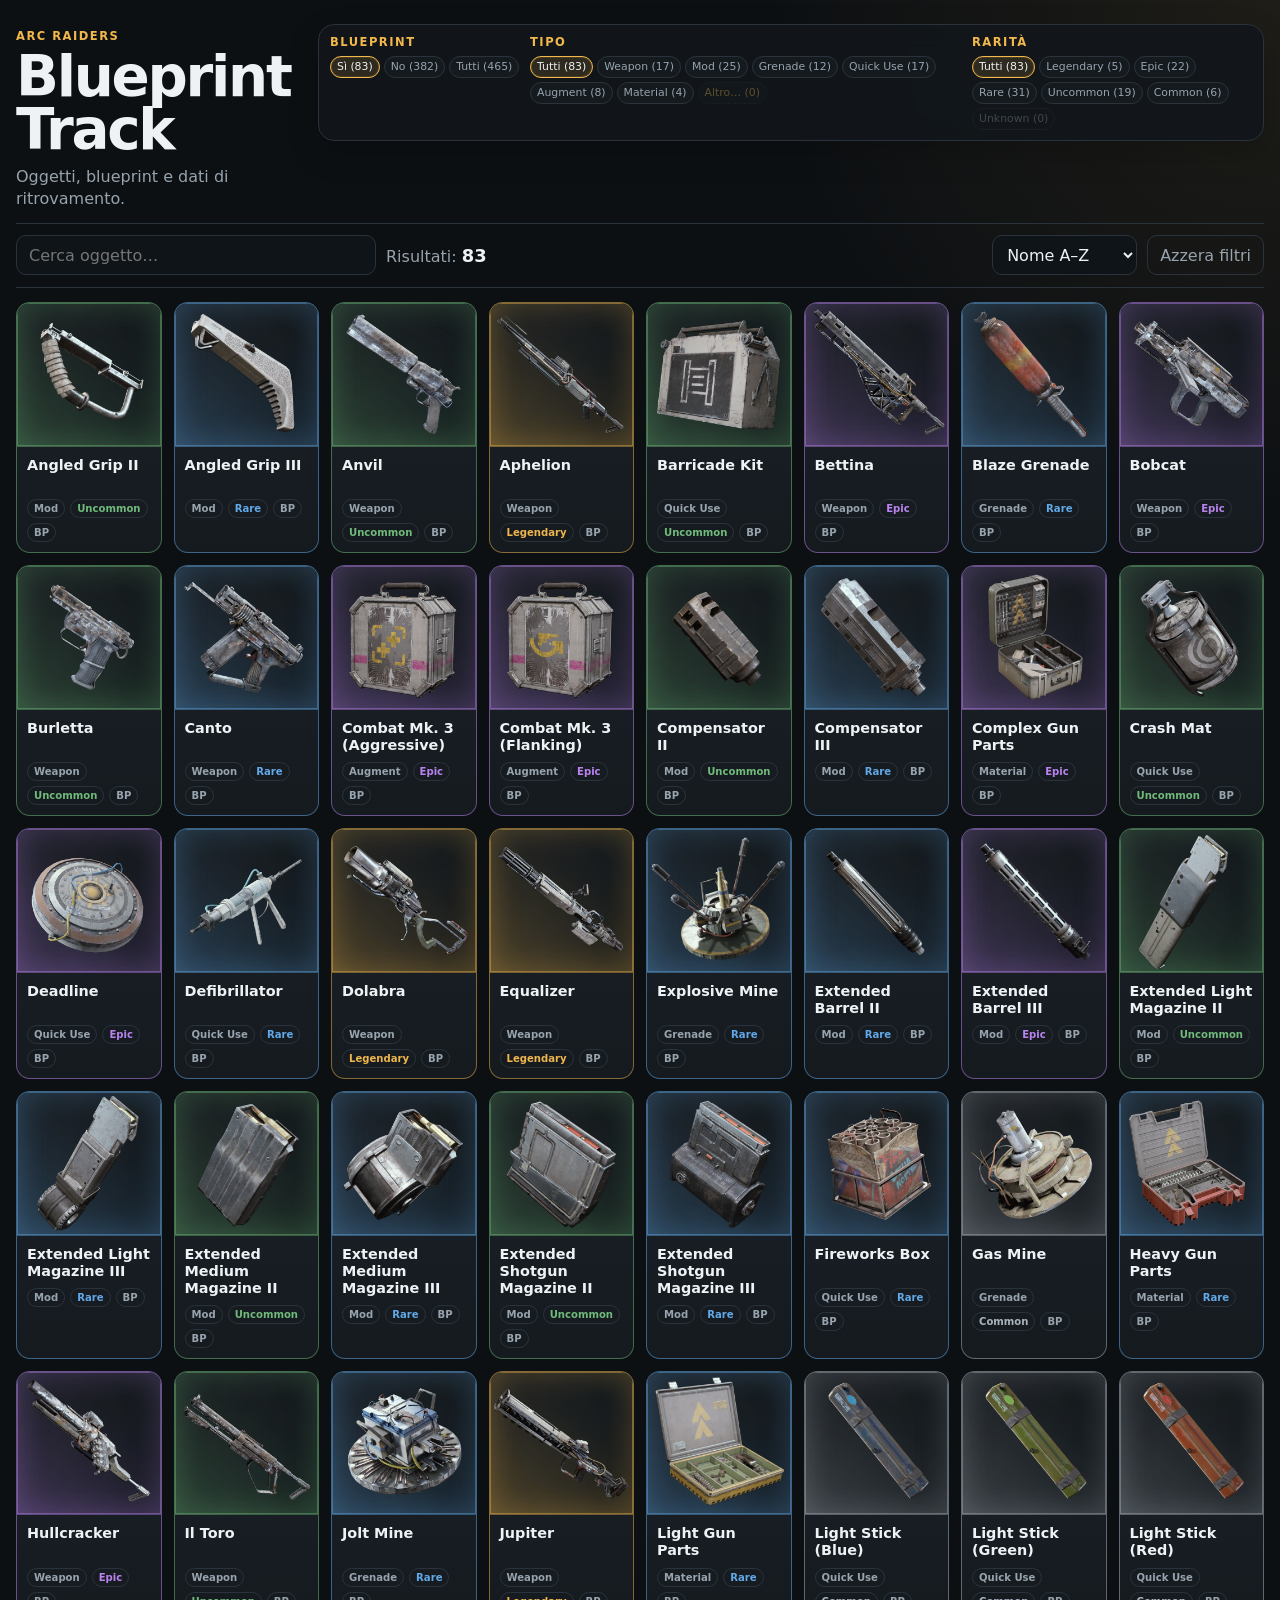
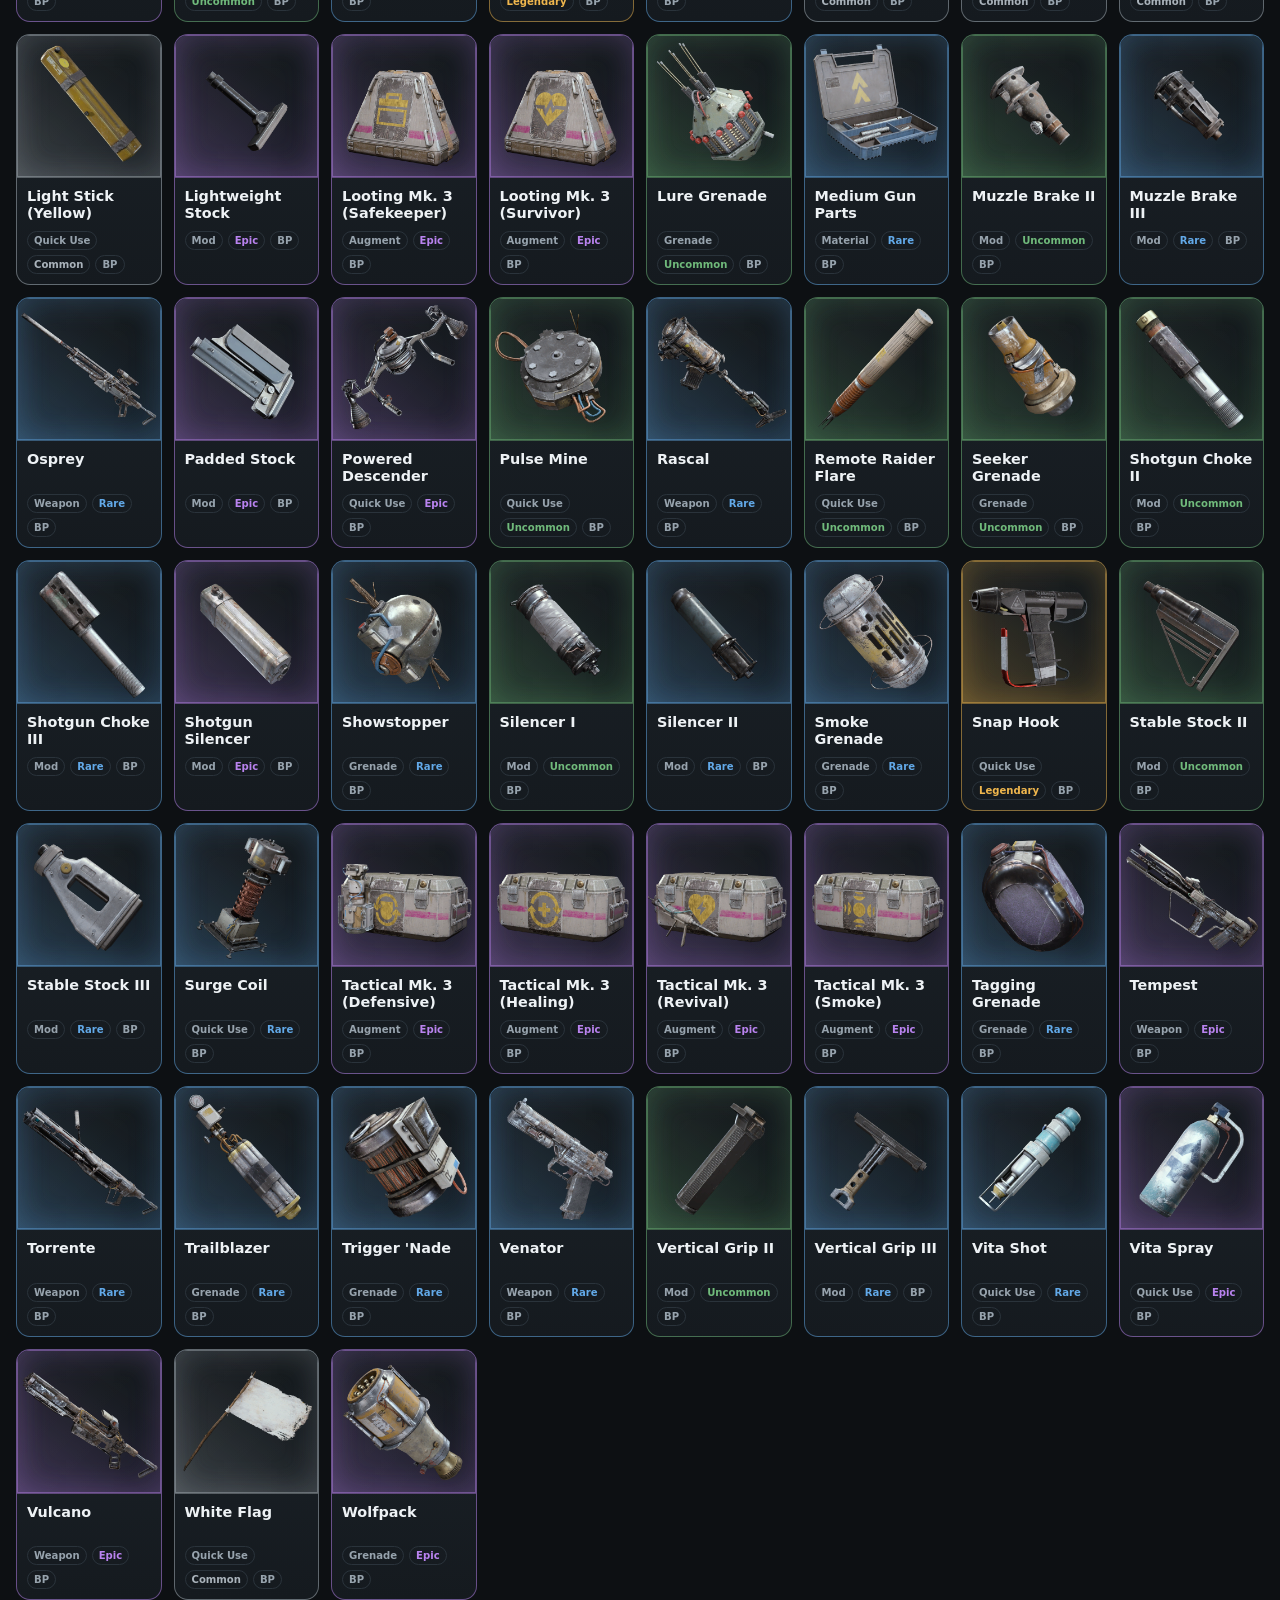
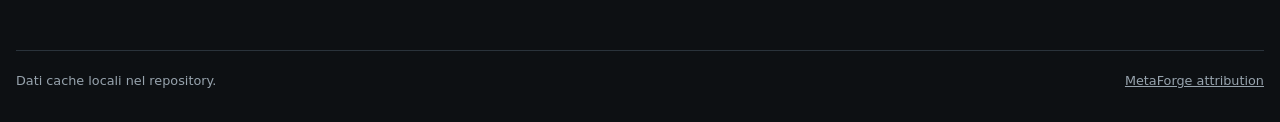
==== commit 9e35d8aa: "Remove obsolete catalog detail dialog" ====
--- a/index.html
+++ b/index.html
@@ -60,13 +60,6 @@
     </div>
   </main>
 
-  <dialog id="detailDialog" class="detail-dialog">
-    <article>
-      <button id="closeDialog" class="close-button" type="button" aria-label="Chiudi">×</button>
-      <div id="detailHero" class="detail-hero"></div>
-      <div id="detailContent"></div>
-    </article>
-  </dialog>
 
   <footer>
     <span>Dati cache locali nel repository.</span>
--- a/css/app.css
+++ b/css/app.css
@@ -74,9 +74,9 @@
 
 .filters-panel {
   display: grid;
-  grid-template-columns: minmax(0, 2fr) minmax(230px, .85fr) minmax(205px, .75fr);
-  gap: 14px;
-  padding: 13px 14px;
+  grid-template-columns: minmax(190px, .65fr) minmax(420px, 1.65fr) minmax(280px, 1fr);
+  gap: 10px;
+  padding: 10px 11px;
   border: 1px solid var(--border);
   border-radius: var(--radius);
   background: rgba(18,23,27,.9);
@@ -89,17 +89,19 @@
 .chip-wrap {
   display: flex;
   flex-wrap: wrap;
-  gap: 6px;
+  gap: 4px;
 }
 
 .chip {
-  min-height: 30px;
-  padding: 4px 9px;
+  min-height: 22px;
+  padding: 2px 6px;
   border: 1px solid var(--border);
   border-radius: 999px;
   background: var(--panel);
   color: var(--muted);
   white-space: nowrap;
+  font-size: .68rem;
+  line-height: 1.15;
   cursor: pointer;
   transition: border-color .12s ease, background .12s ease, color .12s ease, transform .12s ease;
 }
@@ -450,7 +452,9 @@
 
   .chip {
     flex: 0 0 auto;
-    min-height: 29px;
+    min-height: 28px;
+    padding: 4px 8px;
+    font-size: .78rem;
   }
 
   .catalog-toolbar {
@@ -486,3 +490,740 @@
     grid-template-columns: repeat(2, minmax(0, 1fr));
   }
 }
+
+
+.chip:disabled {
+  opacity: .34;
+  cursor: default;
+  transform: none;
+}
+
+.chip-more {
+  border-style: dashed;
+  color: var(--accent);
+}
+
+
+.finding-section {
+  padding: 13px;
+}
+
+.source-list {
+  display: grid;
+  gap: 8px;
+}
+
+.source-row {
+  display: grid;
+  grid-template-columns: minmax(128px, auto) minmax(0, 1fr) auto;
+  gap: 10px;
+  align-items: center;
+  min-height: 42px;
+  padding: 9px 10px;
+  border: 1px solid var(--border);
+  border-radius: 11px;
+  background: #0f1418;
+}
+
+details.source-row {
+  display: block;
+  padding: 0;
+  overflow: hidden;
+}
+
+details.source-row > summary {
+  display: grid;
+  grid-template-columns: minmax(128px, auto) minmax(0, 1fr) auto;
+  gap: 10px;
+  align-items: center;
+  min-height: 42px;
+  padding: 9px 10px;
+  cursor: pointer;
+  list-style: none;
+}
+
+details.source-row > summary::-webkit-details-marker {
+  display: none;
+}
+
+.source-name {
+  color: var(--text);
+  font-weight: 750;
+  font-size: .82rem;
+}
+
+.source-preview {
+  min-width: 0;
+  overflow: hidden;
+  color: var(--muted);
+  font-size: .78rem;
+  text-overflow: ellipsis;
+  white-space: nowrap;
+}
+
+.source-status {
+  padding: 2px 6px;
+  border: 1px solid var(--border);
+  border-radius: 999px;
+  color: var(--muted);
+  font-size: .62rem;
+  text-transform: uppercase;
+  letter-spacing: .06em;
+}
+
+.source-available {
+  border-color: #34414a;
+}
+
+.source-available .source-status {
+  border-color: rgba(112,186,123,.34);
+  color: var(--uncommon);
+}
+
+.source-empty {
+  opacity: .68;
+}
+
+.source-pending {
+  opacity: .78;
+  border-style: dashed;
+}
+
+.source-pending .source-status {
+  color: var(--accent);
+}
+
+.source-body {
+  padding: 0 10px 10px;
+  color: var(--muted);
+  font-size: .78rem;
+  line-height: 1.5;
+}
+
+.source-body > div + div {
+  margin-top: 4px;
+}
+
+@media (max-width: 560px) {
+  .source-row,
+  details.source-row > summary {
+    grid-template-columns: 1fr auto;
+    gap: 4px 8px;
+  }
+
+  .source-preview {
+    grid-column: 1 / -1;
+    grid-row: 2;
+    white-space: normal;
+  }
+
+  .source-status {
+    grid-column: 2;
+    grid-row: 1;
+  }
+}
+
+
+.source-body-votes {
+  display: grid;
+  gap: 12px;
+}
+
+.vote-group {
+  display: grid;
+  gap: 5px;
+}
+
+.vote-group-title {
+  color: var(--text);
+  font-size: .72rem;
+  font-weight: 800;
+  letter-spacing: .08em;
+  text-transform: uppercase;
+}
+
+.vote-list {
+  display: grid;
+  gap: 4px;
+}
+
+.vote-row {
+  display: grid;
+  grid-template-columns: minmax(0, 1fr) auto;
+  gap: 10px;
+  align-items: center;
+  padding: 5px 7px;
+  border-radius: 7px;
+  background: rgba(255,255,255,.025);
+}
+
+.vote-row span:last-child {
+  color: var(--text);
+  font-variant-numeric: tabular-nums;
+}
+
+
+.vote-more {
+  margin-top: 2px;
+}
+
+.vote-more > summary {
+  width: fit-content;
+  padding: 3px 0;
+  color: var(--accent);
+  font-size: .72rem;
+  font-weight: 700;
+  cursor: pointer;
+  list-style: none;
+}
+
+.vote-more > summary::-webkit-details-marker {
+  display: none;
+}
+
+.vote-more-list {
+  display: grid;
+  gap: 4px;
+  margin-top: 4px;
+}
+
+
+/* Dedicated item detail page */
+.detail-page .site-header { display:none; }
+
+.detail-topbar {
+  width: min(1180px, calc(100% - 28px));
+  margin: 0 auto;
+  padding: 18px 0 10px;
+  display: flex;
+  align-items: center;
+  justify-content: space-between;
+  gap: 14px;
+}
+
+.back-button {
+  min-height: 38px;
+  padding: 0 12px;
+  border: 1px solid var(--border);
+  border-radius: 10px;
+  background: #11161a;
+  color: var(--text);
+  cursor: pointer;
+}
+
+.back-button:hover {
+  border-color: #4a5660;
+}
+
+.detail-brand {
+  color: var(--muted);
+  font-size: .78rem;
+  font-weight: 800;
+  letter-spacing: .1em;
+  text-decoration: none;
+  text-transform: uppercase;
+}
+
+.detail-page-shell {
+  width: min(1180px, calc(100% - 28px));
+  margin: 0 auto;
+  padding-bottom: 26px;
+}
+
+.detail-loading {
+  padding: 50px 0;
+  color: var(--muted);
+  text-align: center;
+}
+
+.page-hero {
+  display: grid;
+  grid-template-columns: minmax(180px, 260px) minmax(0, 1fr);
+  gap: 26px;
+  align-items: center;
+  padding: 22px;
+  border: 1px solid var(--border);
+  border-radius: 20px;
+  background:
+    radial-gradient(circle at top right, rgba(var(--rarity-rgb, 242,184,75), .11), transparent 45%),
+    var(--panel);
+}
+
+.page-hero-image {
+  --rarity-rgb: 92, 103, 112;
+  position: relative;
+  display: grid;
+  place-items: center;
+  width: 100%;
+  aspect-ratio: 1;
+  overflow: hidden;
+  border: 1px solid rgba(var(--rarity-rgb), .54);
+  border-radius: 18px;
+  background:
+    linear-gradient(35deg, rgba(var(--rarity-rgb), .24), transparent 70%),
+    #101519;
+  color: #53606a;
+  font-size: 4rem;
+  font-weight: 900;
+}
+
+.page-hero-image img {
+  width: 100%;
+  height: 100%;
+  object-fit: contain;
+}
+
+.page-hero-copy h1 {
+  margin: 0 0 12px;
+  font-size: clamp(2.2rem, 6vw, 4.6rem);
+  line-height: .96;
+  letter-spacing: -.045em;
+}
+
+.page-description {
+  max-width: 70ch;
+  margin: 18px 0 0;
+  color: var(--muted);
+  line-height: 1.55;
+}
+
+.page-section {
+  margin-top: 16px;
+  padding: 18px;
+  border: 1px solid var(--border);
+  border-radius: 18px;
+  background: var(--panel);
+}
+
+.page-section-heading {
+  margin-bottom: 14px;
+}
+
+.page-section-heading h2,
+.compact-heading h2 {
+  margin: 0;
+  font-size: 1.35rem;
+}
+
+.section-subtitle {
+  margin: 6px 0 0;
+  color: var(--muted);
+  line-height: 1.45;
+}
+
+.variant-list {
+  display: flex;
+  flex-wrap: wrap;
+  gap: 7px;
+}
+
+.variant-pill {
+  padding: 5px 9px;
+  border: 1px solid var(--border);
+  border-radius: 999px;
+  color: var(--muted);
+  font-size: .78rem;
+}
+
+.source-panel {
+  display: block;
+  overflow: hidden;
+  margin-top: 10px;
+  border: 1px solid #34414a;
+  border-radius: 14px;
+  background: #0f1418;
+}
+
+.source-panel-summary {
+  display: grid;
+  grid-template-columns: minmax(155px, auto) minmax(0, 1fr) auto;
+  gap: 12px;
+  align-items: center;
+  min-height: 54px;
+  padding: 11px 13px;
+  list-style: none;
+  cursor: pointer;
+}
+
+.source-panel > summary::-webkit-details-marker { display:none; }
+
+.static-summary { cursor: default; }
+
+.source-panel-summary > div:first-child {
+  display: grid;
+  gap: 2px;
+}
+
+.source-panel-summary strong {
+  color: var(--text);
+  font-size: .9rem;
+}
+
+.source-panel-kicker {
+  color: var(--muted);
+  font-size: .66rem;
+}
+
+.source-panel-preview {
+  min-width: 0;
+  overflow: hidden;
+  color: var(--muted);
+  font-size: .78rem;
+  text-overflow: ellipsis;
+  white-space: nowrap;
+}
+
+.source-panel-body {
+  padding: 0 13px 13px;
+  border-top: 1px solid rgba(255,255,255,.045);
+  color: var(--muted);
+}
+
+.source-panel-empty {
+  opacity: .72;
+  border-style: dashed;
+}
+
+.arc-source-panel {
+  margin-top: 10px;
+  border-color: rgba(242,184,75,.3);
+}
+
+.arc-panel-body {
+  padding-top: 14px;
+}
+
+.arc-stat-grid {
+  display: grid;
+  grid-template-columns: repeat(4, minmax(0, 1fr));
+  gap: 8px;
+}
+
+.arc-stat {
+  min-width: 0;
+  padding: 11px;
+  border: 1px solid var(--border);
+  border-radius: 11px;
+  background: rgba(255,255,255,.025);
+}
+
+.arc-stat span,
+.arc-stat small {
+  display: block;
+  color: var(--muted);
+  font-size: .68rem;
+}
+
+.arc-stat strong {
+  display: block;
+  margin: 4px 0;
+  color: var(--text);
+  font-size: 1.45rem;
+  line-height: 1.1;
+}
+
+.arc-stat .stat-text {
+  overflow: hidden;
+  font-size: .9rem;
+  text-overflow: ellipsis;
+  white-space: nowrap;
+}
+
+.current-stat {
+  border-color: rgba(242,184,75,.32);
+  background: rgba(242,184,75,.055);
+}
+
+.arc-history {
+  margin-top: 10px;
+  border-top: 1px solid var(--border);
+  padding-top: 9px;
+}
+
+.arc-history > summary {
+  width: fit-content;
+  color: var(--accent);
+  font-size: .75rem;
+  font-weight: 700;
+  cursor: pointer;
+}
+
+.arc-history-list {
+  display: grid;
+  max-width: 380px;
+  gap: 4px;
+  margin-top: 8px;
+}
+
+.arc-history-list > div {
+  display: flex;
+  justify-content: space-between;
+  gap: 14px;
+  padding: 5px 7px;
+  border-radius: 7px;
+  background: rgba(255,255,255,.025);
+}
+
+.arc-current-grid {
+  display: grid;
+  grid-template-columns: minmax(250px, .8fr) minmax(280px, 1.2fr);
+  gap: 18px;
+  margin-top: 18px;
+}
+
+.arc-current-grid h3 {
+  margin: 0 0 7px;
+  color: var(--text);
+  font-size: .88rem;
+}
+
+.muted-copy {
+  margin: 0;
+  color: var(--muted);
+  font-size: .78rem;
+  line-height: 1.45;
+}
+
+.arc-container-list {
+  display: grid;
+  gap: 4px;
+}
+
+.arc-container-row {
+  display: flex;
+  justify-content: space-between;
+  gap: 12px;
+  padding: 5px 7px;
+  border-radius: 7px;
+  background: rgba(255,255,255,.025);
+  font-size: .75rem;
+}
+
+.arc-container-row span:last-child {
+  white-space: nowrap;
+}
+
+.heatmap-controls {
+  display: grid;
+  grid-template-columns: 1fr;
+  gap: 9px;
+  margin: 16px 0 9px;
+}
+
+.heat-control-group {
+  display: grid;
+  gap: 5px;
+}
+
+.heat-control-label {
+  color: var(--muted);
+  font-size: .68rem;
+  font-weight: 800;
+  letter-spacing: .08em;
+  text-transform: uppercase;
+}
+
+.heat-chip-row {
+  display: flex;
+  flex-wrap: wrap;
+  gap: 5px;
+}
+
+.heat-chip {
+  padding: 5px 8px;
+  border: 1px solid var(--border);
+  border-radius: 999px;
+  background: #11161a;
+  color: var(--muted);
+  font-size: .72rem;
+  cursor: pointer;
+}
+
+.heat-chip small {
+  opacity: .72;
+}
+
+.heat-chip[aria-pressed="true"] {
+  border-color: var(--accent);
+  background: rgba(242,184,75,.11);
+  color: var(--text);
+}
+
+.heat-condition {
+  display: grid;
+  grid-template-columns: auto minmax(180px, 280px);
+  gap: 10px;
+  align-items: center;
+  width: fit-content;
+}
+
+.heat-condition select {
+  min-height: 34px;
+  padding: 0 9px;
+  border: 1px solid var(--border);
+  border-radius: 8px;
+  background: #0d1216;
+  color: var(--text);
+}
+
+.heatmap-viewport {
+  position: relative;
+  height: min(68vh, 680px);
+  min-height: 440px;
+  overflow: hidden;
+  border: 1px solid var(--border);
+  border-radius: 14px;
+  background:
+    radial-gradient(circle at center, #182028, #080b0e);
+  cursor: grab;
+  touch-action: none;
+}
+
+.heatmap-viewport.is-dragging {
+  cursor: grabbing;
+}
+
+.heatmap-world {
+  position: absolute;
+  left: 0;
+  top: 0;
+  transform-origin: 0 0;
+  will-change: transform;
+  user-select: none;
+  pointer-events: none;
+}
+
+.map-image,
+.map-tile {
+  position: absolute;
+  display: block;
+  user-select: none;
+  pointer-events: none;
+}
+
+.map-image {
+  inset: 0;
+  width: 100%;
+  height: 100%;
+}
+
+.heatmap-overlay {
+  position: absolute;
+  inset: 0;
+  z-index: 3;
+  overflow: hidden;
+  pointer-events: none;
+}
+
+.heat-spot {
+  position: absolute;
+  border-radius: 50%;
+  transform: translate(-50%, -50%);
+  filter: saturate(1.18);
+  mix-blend-mode: screen;
+}
+
+.heatmap-zoom {
+  position: absolute;
+  top: 10px;
+  right: 10px;
+  z-index: 5;
+  display: flex;
+  gap: 4px;
+}
+
+.heatmap-zoom button {
+  min-width: 34px;
+  height: 34px;
+  padding: 0 8px;
+  border: 1px solid rgba(255,255,255,.18);
+  border-radius: 8px;
+  background: rgba(10,14,18,.86);
+  color: var(--text);
+  cursor: pointer;
+}
+
+.heatmap-legend {
+  position: absolute;
+  left: 10px;
+  bottom: 10px;
+  z-index: 5;
+  display: grid;
+  grid-template-columns: auto 92px auto;
+  gap: 7px;
+  align-items: center;
+  padding: 6px 8px;
+  border: 1px solid rgba(255,255,255,.13);
+  border-radius: 8px;
+  background: rgba(10,14,18,.82);
+  color: var(--muted);
+  font-size: .64rem;
+  pointer-events: none;
+}
+
+.legend-gradient {
+  display: block;
+  height: 7px;
+  border-radius: 999px;
+  background: linear-gradient(90deg, hsl(120 82% 48%), hsl(60 86% 51%), hsl(0 86% 52%));
+}
+
+@media (max-width: 760px) {
+  .detail-topbar,
+  .detail-page-shell {
+    width: min(100% - 20px, 1180px);
+  }
+
+  .page-hero {
+    grid-template-columns: 105px minmax(0, 1fr);
+    gap: 14px;
+    padding: 14px;
+  }
+
+  .page-hero-copy h1 {
+    font-size: clamp(1.8rem, 8vw, 3rem);
+  }
+
+  .page-description {
+    grid-column: 1 / -1;
+    font-size: .84rem;
+  }
+
+  .page-section { padding: 13px; }
+
+  .source-panel-summary {
+    grid-template-columns: 1fr auto;
+    gap: 4px 8px;
+  }
+
+  .source-panel-preview {
+    grid-column: 1 / -1;
+    grid-row: 2;
+    white-space: normal;
+  }
+
+  .source-status {
+    grid-column: 2;
+    grid-row: 1;
+  }
+
+  .arc-stat-grid {
+    grid-template-columns: 1fr 1fr;
+  }
+
+  .arc-current-grid {
+    grid-template-columns: 1fr;
+  }
+
+  .heat-condition {
+    grid-template-columns: 1fr;
+    width: 100%;
+  }
+
+  .heat-condition select { width: 100%; }
+
+  .heatmap-viewport {
+    height: 58vh;
+    min-height: 390px;
+  }
+}
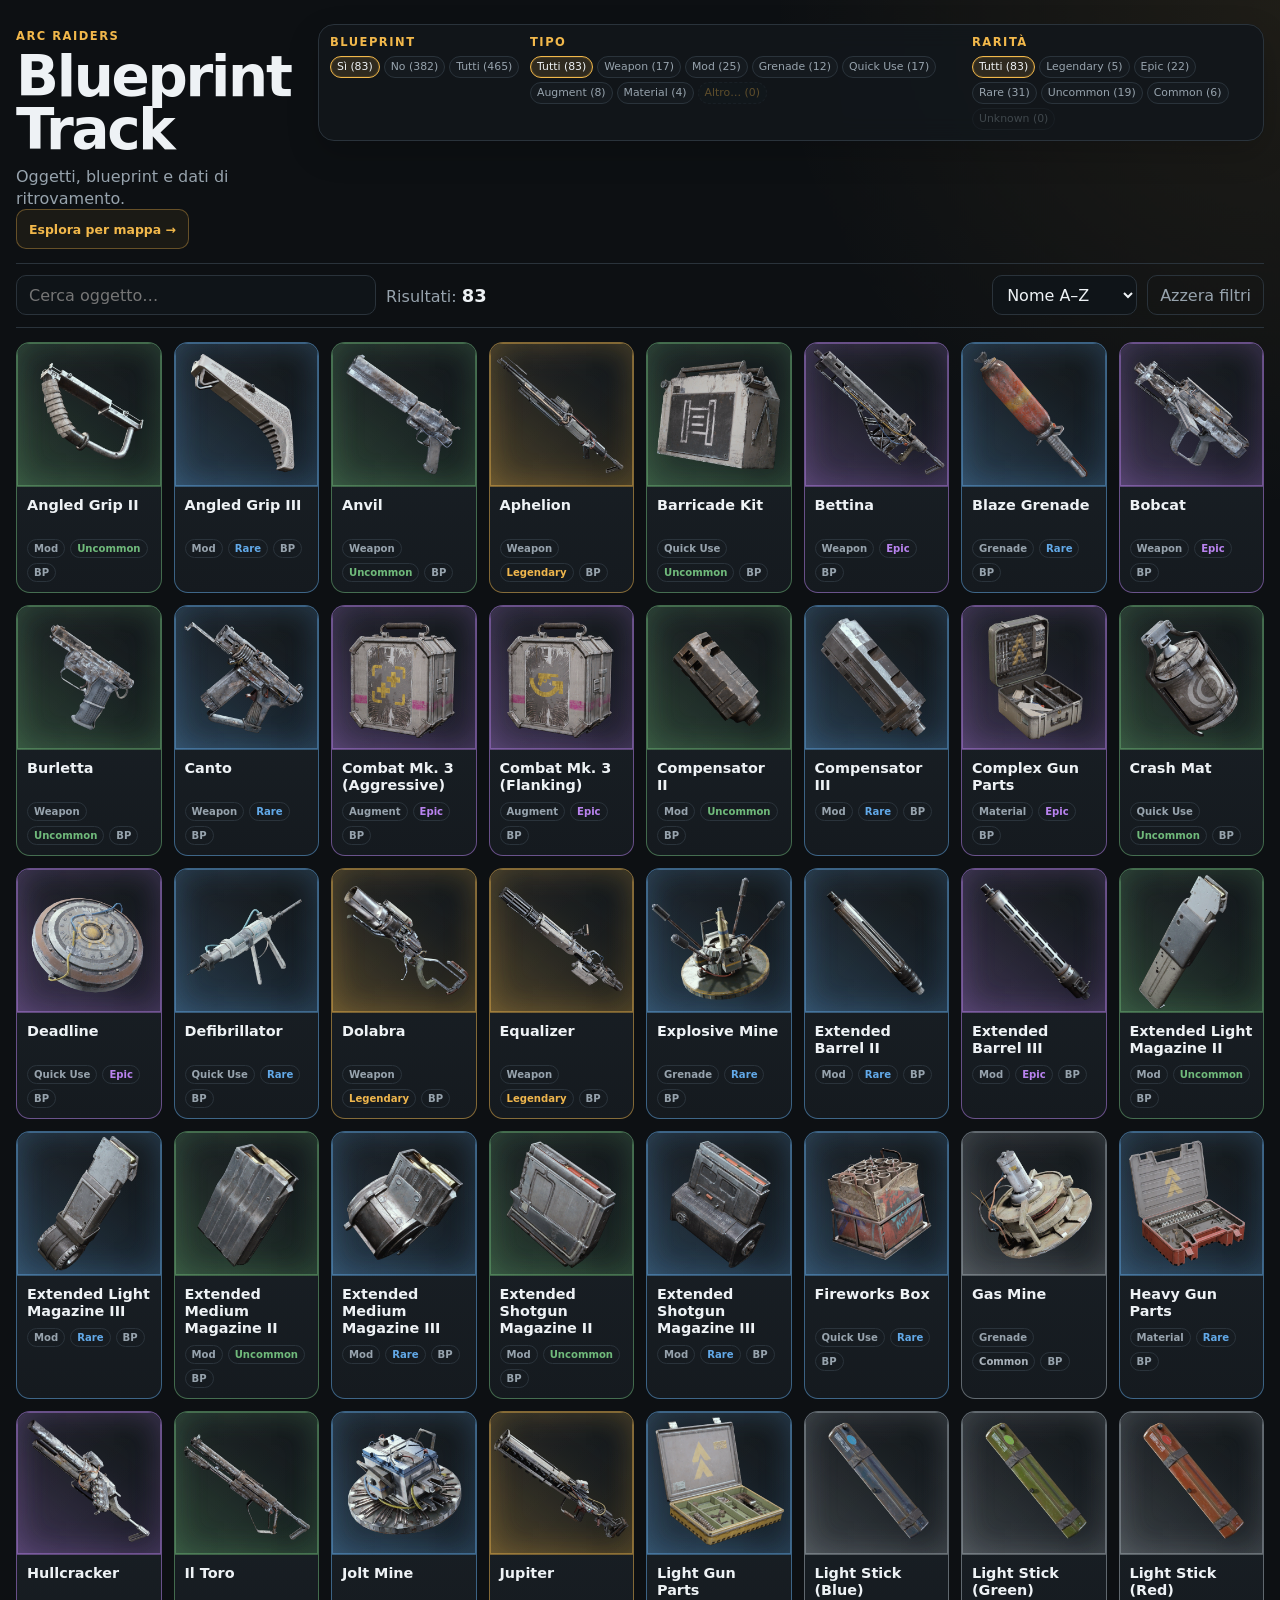
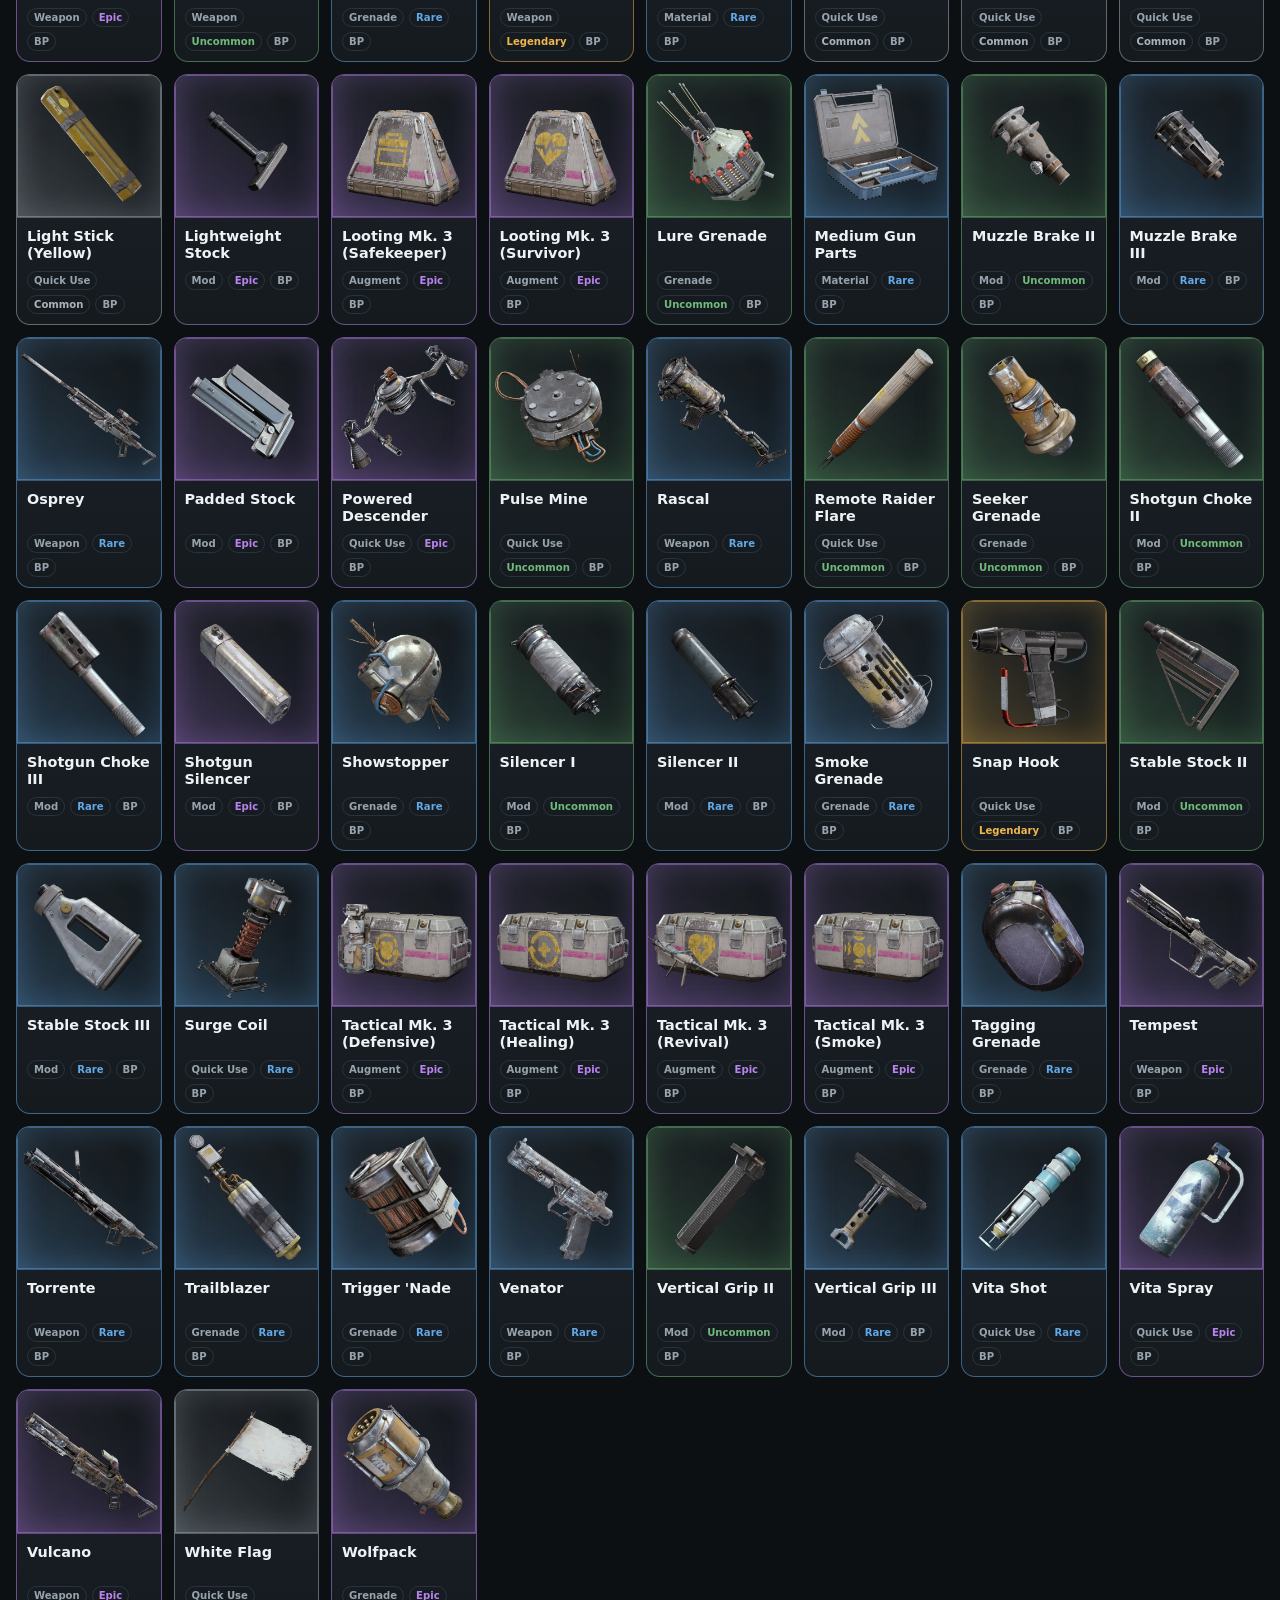
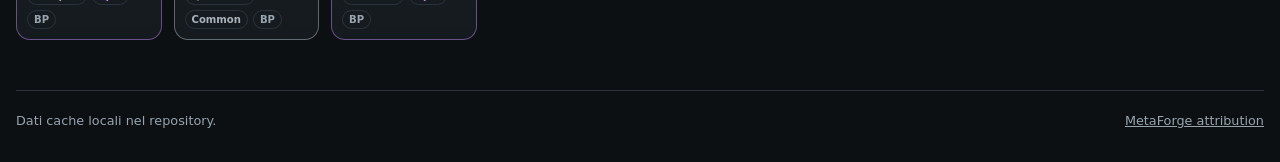
==== commit 7893e7de: "Link catalog to blueprint map explorer" ====
--- a/index.html
+++ b/index.html
@@ -14,6 +14,7 @@
         <p class="eyebrow">ARC Raiders</p>
         <h1>Blueprint Track</h1>
         <p class="subtitle">Oggetti, blueprint e dati di ritrovamento.</p>
+        <a class="catalog-map-link" href="map.html">Esplora per mappa →</a>
       </div>
 
       <section class="filters-panel" aria-label="Filtri catalogo">
--- a/css/app.css
+++ b/css/app.css
@@ -1227,3 +1227,362 @@
     min-height: 390px;
   }
 }
+
+
+/* Blueprint map explorer */
+.map-back-link {
+  display:inline-flex;
+  align-items:center;
+  text-decoration:none;
+}
+
+.map-page-shell {
+  width:min(1480px, calc(100% - 28px));
+  margin:0 auto;
+  padding-bottom:28px;
+}
+
+.map-page-intro {
+  display:flex;
+  align-items:flex-end;
+  justify-content:space-between;
+  gap:20px;
+  padding:18px 0 4px;
+}
+
+.map-page-intro h1 {
+  margin:0;
+  font-size:clamp(2.2rem, 5vw, 4.4rem);
+  line-height:.96;
+  letter-spacing:-.045em;
+}
+
+.map-version-badge {
+  display:grid;
+  gap:2px;
+  min-width:190px;
+  padding:11px 13px;
+  border:1px solid rgba(242,184,75,.3);
+  border-radius:12px;
+  background:rgba(242,184,75,.05);
+}
+
+.map-version-badge span,
+.map-version-badge small {
+  color:var(--muted);
+  font-size:.68rem;
+}
+
+.map-version-badge strong {
+  color:var(--text);
+  font-size:1.2rem;
+}
+
+.map-explorer-controls {
+  display:grid;
+  grid-template-columns:minmax(0, 1fr) auto auto;
+  gap:16px;
+  align-items:end;
+}
+
+.map-stat-grid {
+  display:grid;
+  grid-template-columns:repeat(4, minmax(0, 1fr));
+  gap:8px;
+  margin-top:14px;
+}
+
+.map-stat {
+  padding:10px 11px;
+  border:1px solid var(--border);
+  border-radius:10px;
+  background:rgba(255,255,255,.025);
+}
+
+.map-stat span,
+.map-stat small {
+  display:block;
+  color:var(--muted);
+  font-size:.68rem;
+}
+
+.map-stat strong {
+  display:block;
+  margin:4px 0;
+  color:var(--text);
+  font-size:1.3rem;
+}
+
+.map-explorer-layout {
+  display:grid;
+  grid-template-columns:minmax(430px, .82fr) minmax(520px, 1.18fr);
+  gap:16px;
+  align-items:start;
+}
+
+.map-targets-panel,
+.map-heat-panel {
+  min-width:0;
+}
+
+.map-targets-heading,
+.heatmap-heading {
+  margin-bottom:10px;
+}
+
+.map-target-actions {
+  display:flex;
+  flex-wrap:wrap;
+  gap:6px;
+  margin-bottom:14px;
+}
+
+.map-target-actions button {
+  min-height:32px;
+  padding:0 9px;
+  border:1px solid var(--border);
+  border-radius:8px;
+  background:#11161a;
+  color:var(--muted);
+  font-size:.72rem;
+  cursor:pointer;
+}
+
+.map-target-actions button:hover {
+  border-color:#4a5660;
+  color:var(--text);
+}
+
+.bp-map-table-section + .bp-map-table-section {
+  margin-top:18px;
+}
+
+.bp-map-table-section h3 {
+  display:flex;
+  align-items:center;
+  gap:7px;
+  margin:0 0 7px;
+  font-size:.88rem;
+}
+
+.bp-map-table-section h3 small {
+  color:var(--muted);
+  font-size:.68rem;
+  font-weight:700;
+}
+
+.bp-map-table {
+  display:grid;
+  gap:3px;
+}
+
+.bp-map-row {
+  display:grid;
+  grid-template-columns:minmax(170px, 1fr) 72px 70px 74px;
+  gap:8px;
+  align-items:center;
+  width:100%;
+  min-height:36px;
+  padding:6px 7px;
+  border:1px solid transparent;
+  border-radius:8px;
+  background:rgba(255,255,255,.025);
+  color:var(--muted);
+  text-align:left;
+  font-size:.72rem;
+}
+
+button.bp-map-row {
+  cursor:pointer;
+}
+
+button.bp-map-row:hover {
+  border-color:var(--border);
+  background:rgba(255,255,255,.04);
+}
+
+button.bp-map-row[aria-pressed="true"] {
+  border-color:rgba(242,184,75,.42);
+  background:rgba(242,184,75,.075);
+  color:var(--text);
+}
+
+.bp-map-row-head {
+  min-height:0;
+  padding-block:3px;
+  background:transparent;
+  color:#707d87;
+  font-size:.62rem;
+  font-weight:800;
+  letter-spacing:.06em;
+  text-transform:uppercase;
+}
+
+.bp-map-name {
+  display:flex;
+  min-width:0;
+  align-items:center;
+  gap:7px;
+}
+
+.bp-map-name strong {
+  min-width:0;
+  overflow:hidden;
+  text-overflow:ellipsis;
+  white-space:nowrap;
+}
+
+.bp-map-check {
+  flex:0 0 auto;
+  width:13px;
+  height:13px;
+  border:1px solid #53606a;
+  border-radius:3px;
+  background:#0d1216;
+}
+
+button.bp-map-row[aria-pressed="true"] .bp-map-check {
+  border-color:var(--accent);
+  background:var(--accent);
+  box-shadow:inset 0 0 0 3px #171b1f;
+}
+
+.bp-sample {
+  width:fit-content;
+  padding:2px 5px;
+  border:1px solid var(--border);
+  border-radius:999px;
+  font-size:.62rem;
+}
+
+.sample-high {
+  border-color:rgba(112,186,123,.34);
+  color:var(--uncommon);
+}
+
+.sample-mid {
+  border-color:rgba(242,184,75,.32);
+  color:var(--accent);
+}
+
+.sample-low {
+  color:var(--muted);
+  opacity:.76;
+}
+
+.selected-blueprints {
+  display:flex;
+  flex-wrap:wrap;
+  gap:5px;
+  min-height:28px;
+  margin-bottom:9px;
+}
+
+.selected-blueprint-pill {
+  padding:4px 7px;
+  border:1px solid rgba(242,184,75,.3);
+  border-radius:999px;
+  background:rgba(242,184,75,.075);
+  color:var(--text);
+  font-size:.68rem;
+  cursor:pointer;
+}
+
+.selected-blueprint-pill span {
+  color:var(--accent);
+  font-weight:900;
+}
+
+.map-explorer-viewport {
+  height:min(74vh, 760px);
+  min-height:520px;
+}
+
+.map-heat-empty {
+  position:absolute;
+  left:50%;
+  top:50%;
+  z-index:4;
+  transform:translate(-50%, -50%);
+  max-width:300px;
+  padding:10px 12px;
+  border:1px solid rgba(255,255,255,.12);
+  border-radius:10px;
+  background:rgba(10,14,18,.8);
+  color:var(--muted);
+  font-size:.78rem;
+  text-align:center;
+  pointer-events:none;
+}
+
+.catalog-map-link {
+  display:inline-flex;
+  align-items:center;
+  justify-content:center;
+  min-height:40px;
+  padding:0 12px;
+  border:1px solid rgba(242,184,75,.35);
+  border-radius:10px;
+  background:rgba(242,184,75,.06);
+  color:var(--accent);
+  font-size:.78rem;
+  font-weight:800;
+  text-decoration:none;
+  white-space:nowrap;
+}
+
+.catalog-map-link:hover {
+  background:rgba(242,184,75,.1);
+}
+
+@media (max-width: 1100px) {
+  .map-explorer-layout {
+    grid-template-columns:1fr;
+  }
+
+  .map-heat-panel {
+    order:-1;
+  }
+}
+
+@media (max-width: 760px) {
+  .map-page-shell {
+    width:min(100% - 20px, 1480px);
+  }
+
+  .map-page-intro {
+    align-items:stretch;
+    flex-direction:column;
+  }
+
+  .map-version-badge {
+    min-width:0;
+  }
+
+  .map-explorer-controls {
+    grid-template-columns:1fr;
+    align-items:stretch;
+  }
+
+  .map-stat-grid {
+    grid-template-columns:1fr 1fr;
+  }
+
+  .bp-map-row {
+    grid-template-columns:minmax(130px, 1fr) 62px 58px;
+  }
+
+  .bp-map-row > :last-child {
+    display:none;
+  }
+
+  .map-explorer-viewport {
+    height:62vh;
+    min-height:430px;
+  }
+
+  .catalog-map-link {
+    grid-column:1 / -1;
+    justify-self:start;
+  }
+}
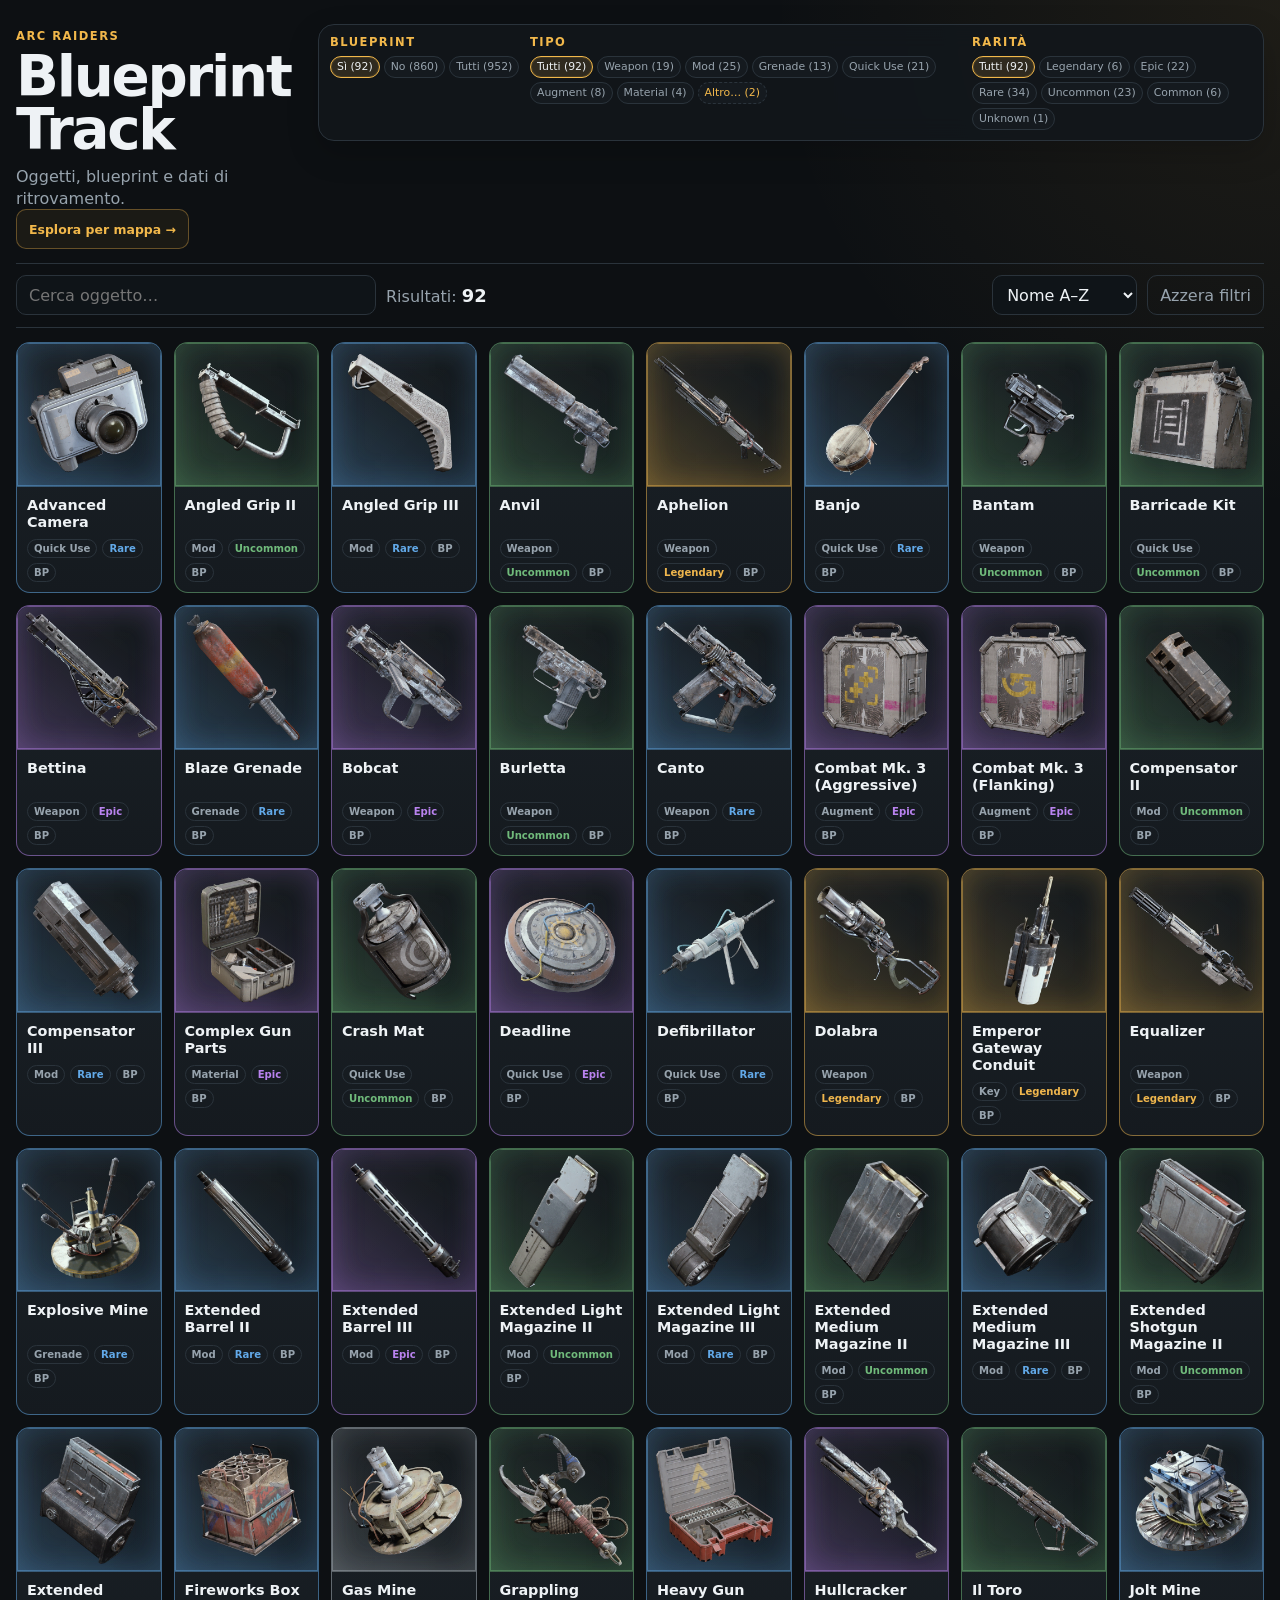
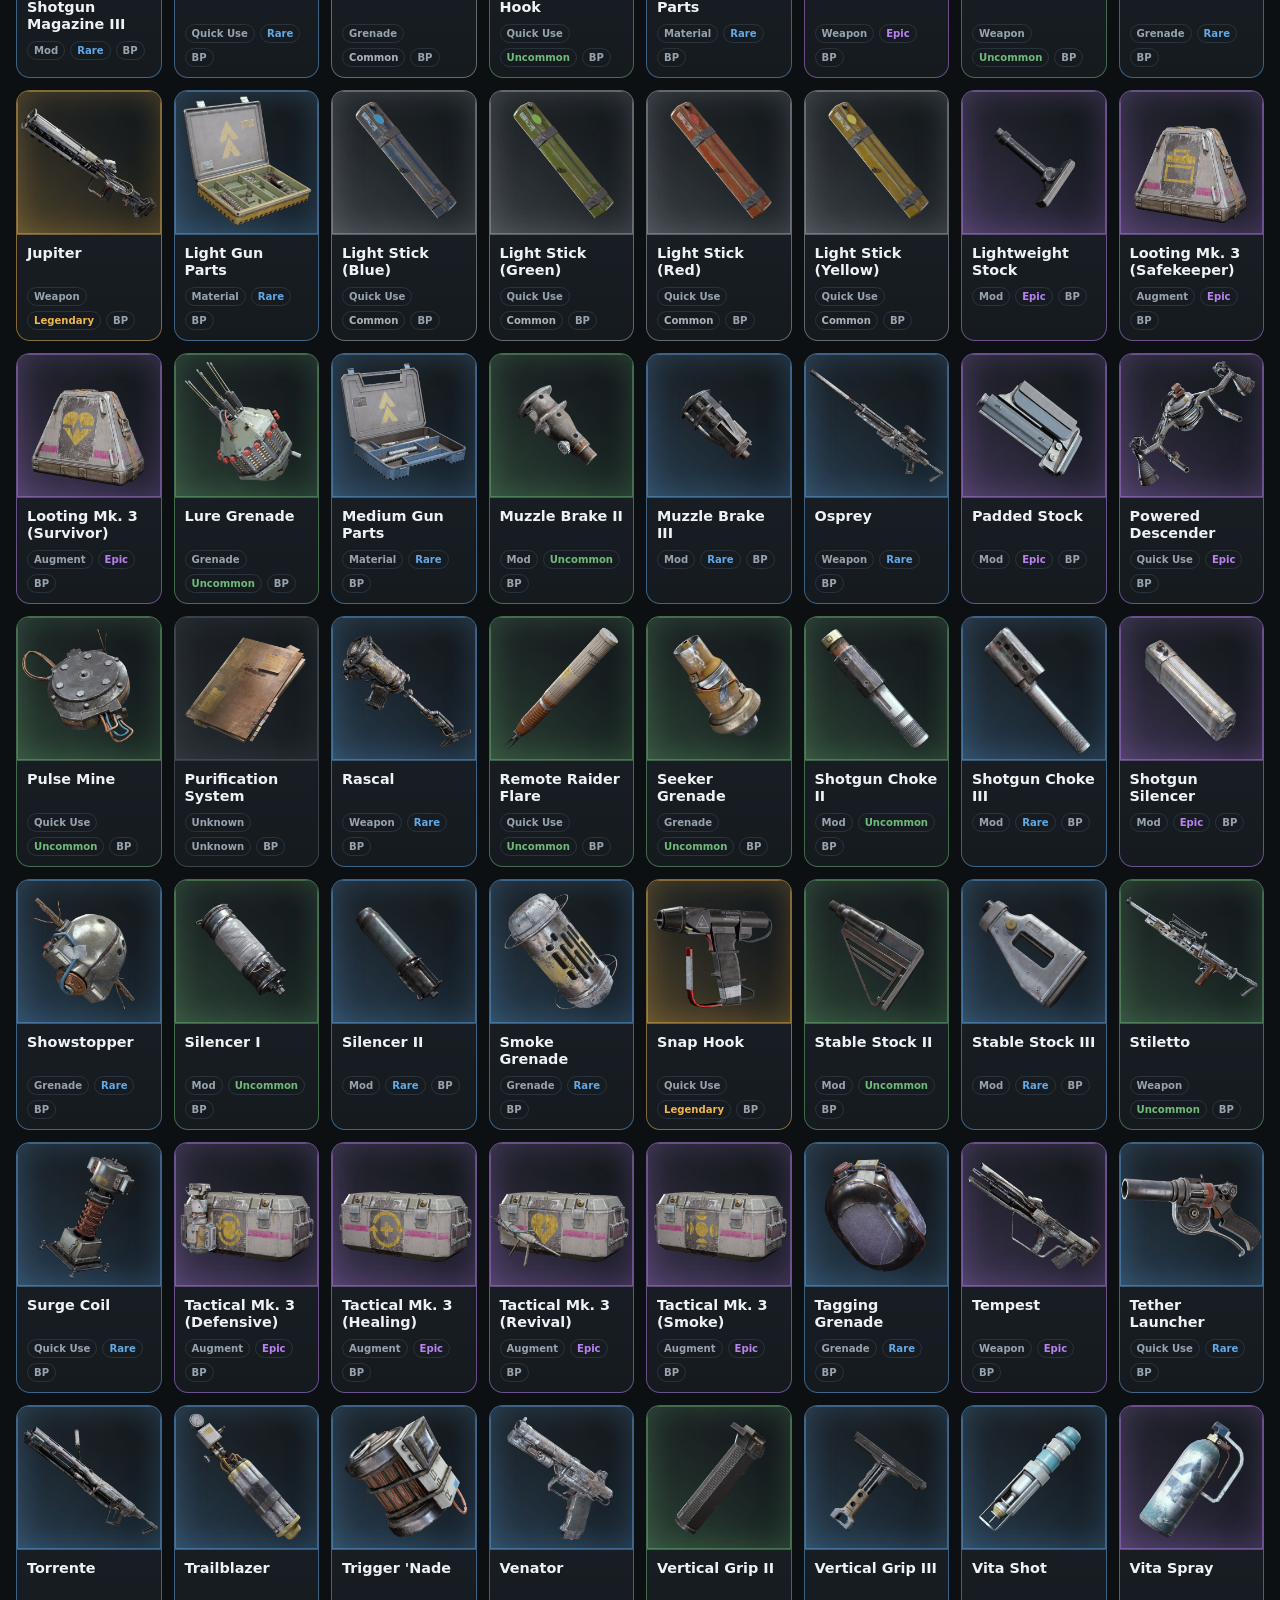
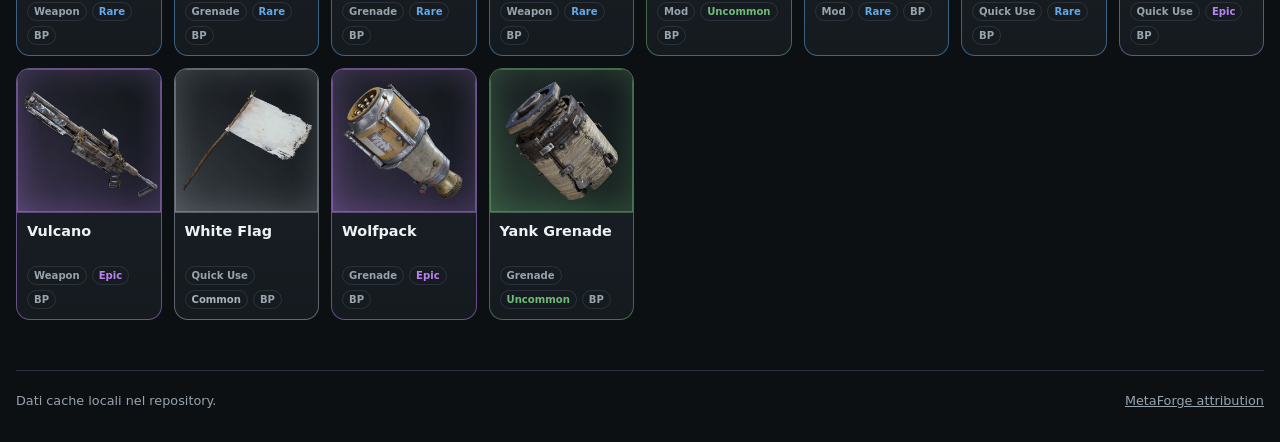
==== commit a496774c: "Add weekly trials dashboard" ====
--- a/index.html
+++ b/index.html
@@ -37,6 +37,22 @@
   </header>
 
   <main class="catalog-shell">
+    <section id="weeklyTrials" class="weekly-trials" hidden>
+      <div class="weekly-heading">
+        <div>
+          <p class="eyebrow">MetaForge</p>
+          <h2>Weekly Trials</h2>
+          <p id="weeklyMeta" class="weekly-meta"></p>
+        </div>
+        <button id="weeklyUpcomingToggle" class="weekly-toggle" type="button" aria-expanded="false">Prossime →</button>
+      </div>
+      <div id="weeklyCurrent" class="weekly-grid"></div>
+      <div id="weeklyUpcoming" class="weekly-upcoming" hidden>
+        <p class="weekly-subheading">Prossima rotazione</p>
+        <div id="weeklyUpcomingGrid" class="weekly-grid"></div>
+      </div>
+    </section>
+
     <section class="catalog-toolbar">
       <label class="search-box">
         <span class="sr-only">Cerca oggetto</span>
--- a/css/app.css
+++ b/css/app.css
@@ -1586,3 +1586,29 @@
     justify-self:start;
   }
 }
+
+
+.bp-sort-button {
+  display:inline-flex;
+  align-items:center;
+  gap:4px;
+  padding:0;
+  border:0;
+  background:transparent;
+  color:inherit;
+  font:inherit;
+  font-weight:800;
+  letter-spacing:inherit;
+  text-transform:inherit;
+  cursor:pointer;
+}
+
+.bp-sort-button:hover,
+.bp-sort-button[aria-pressed="true"] {
+  color:var(--accent);
+}
+
+.bp-sort-button span {
+  font-size:.58rem;
+  opacity:.75;
+}
